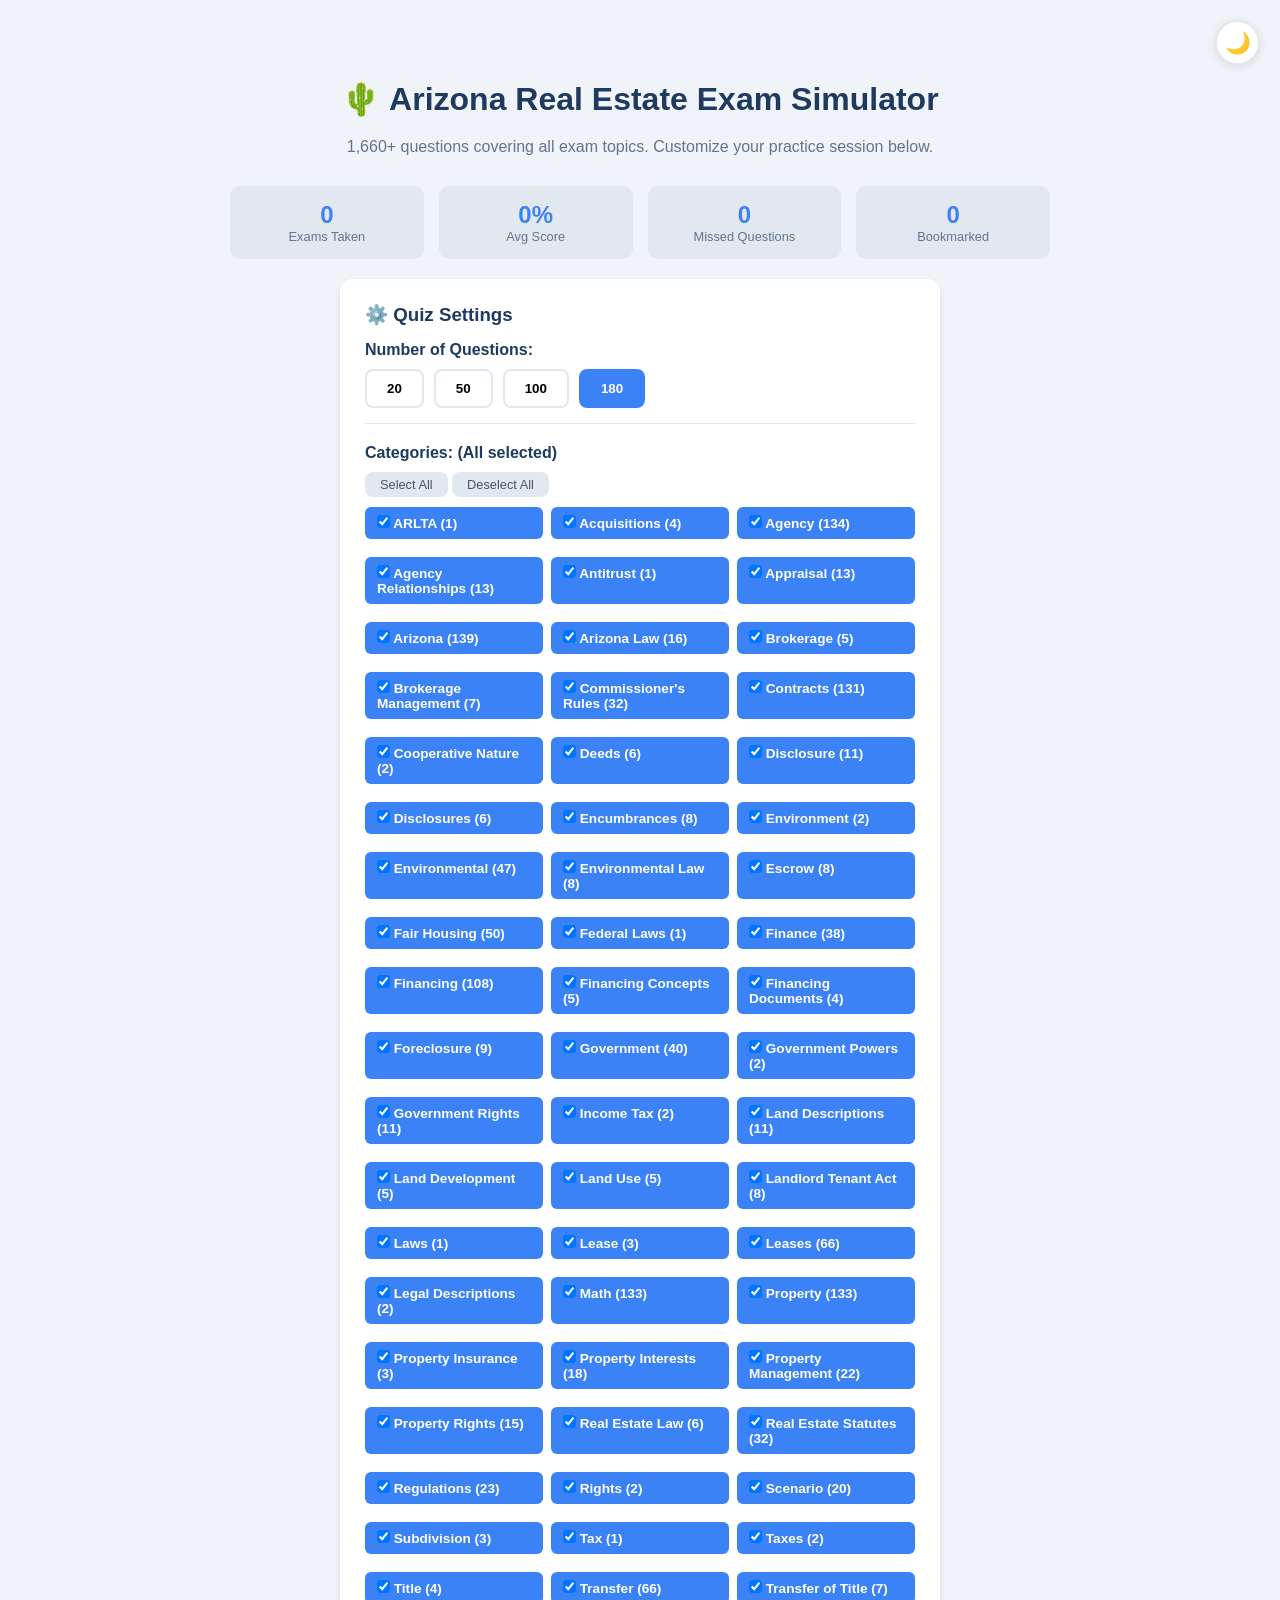
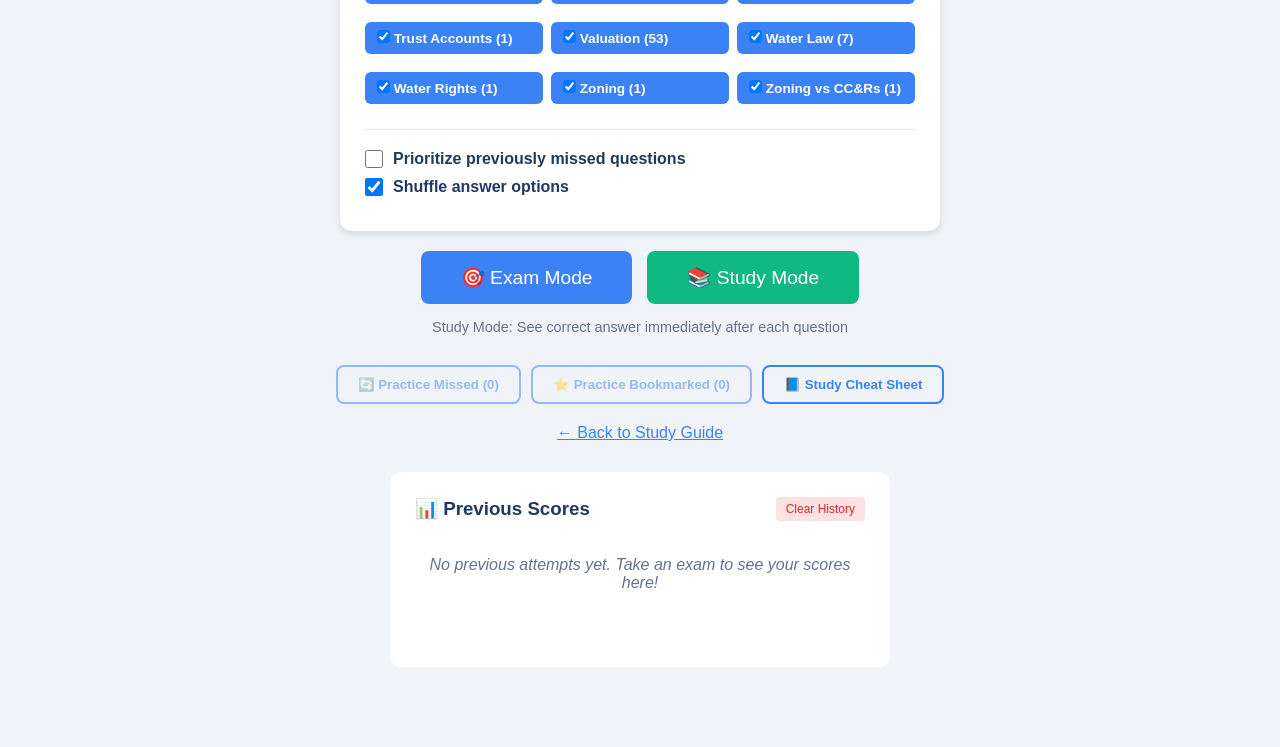
==== exam.html @ 2d34c485 "Add files via upload" ====
<!DOCTYPE html>
<html lang="en">

<head>
    <meta charset="UTF-8">
    <meta name="viewport" content="width=device-width, initial-scale=1.0">
    <title>Arizona Real Estate Exam Simulator</title>
    <link rel="stylesheet" href="exam.css">

</head>

<body>
    <!-- Dark Mode Toggle -->
    <button class="theme-toggle" onclick="toggleTheme()" title="Toggle Dark Mode">🌙</button>

    <!-- Keyboard Shortcuts Help -->
    <div class="shortcuts-help" id="shortcutsHelp">
        <h4>⌨️ Keyboard Shortcuts</h4>
        <div class="shortcut-item"><span>Select answer</span><span class="shortcut-key">1-4</span></div>
        <div class="shortcut-item"><span>Previous</span><span class="shortcut-key">←</span></div>
        <div class="shortcut-item"><span>Next</span><span class="shortcut-key">→</span></div>
        <div class="shortcut-item"><span>Flag question</span><span class="shortcut-key">F</span></div>
        <div class="shortcut-item"><span>Bookmark</span><span class="shortcut-key">B</span></div>
        <div class="shortcut-item"><span>Toggle help</span><span class="shortcut-key">?</span></div>
    </div>

    <div class="container">
        <!-- Start Screen -->
        <div id="startScreen" class="start-screen">
            <h1>🌵 Arizona Real Estate Exam Simulator</h1>
            <p>1,660+ questions covering all exam topics. Customize your practice session below.</p>

            <!-- Stats Dashboard -->
            <div class="stats-dashboard" id="statsDashboard">
                <div class="stat-card">
                    <div class="stat-value" id="totalExams">0</div>
                    <div class="stat-label">Exams Taken</div>
                </div>
                <div class="stat-card">
                    <div class="stat-value" id="avgScore">0%</div>
                    <div class="stat-label">Avg Score</div>
                </div>
                <div class="stat-card">
                    <div class="stat-value" id="missedCount">0</div>
                    <div class="stat-label">Missed Questions</div>
                </div>
                <div class="stat-card">
                    <div class="stat-value" id="bookmarkCount">0</div>
                    <div class="stat-label">Bookmarked</div>
                </div>
            </div>

            <!-- Settings Panel -->
            <div class="settings-panel">
                <h3>⚙️ Quiz Settings</h3>

                <!-- Quiz Length -->
                <div class="settings-section">
                    <label>Number of Questions:</label>
                    <div class="quiz-length-options">
                        <button class="quiz-length-btn" onclick="selectQuizLength(20)">20</button>
                        <button class="quiz-length-btn" onclick="selectQuizLength(50)">50</button>
                        <button class="quiz-length-btn" onclick="selectQuizLength(100)">100</button>
                        <button class="quiz-length-btn selected" onclick="selectQuizLength(180)">180</button>
                    </div>
                </div>

                <!-- Category Filter -->
                <div class="settings-section">
                    <label>Categories: <span id="categoryCount">(All selected)</span></label>
                    <div style="margin-bottom: 10px;">
                        <button class="btn btn-secondary" style="padding: 5px 15px; font-size: 0.8rem;"
                            onclick="selectAllCategories()">Select All</button>
                        <button class="btn btn-secondary" style="padding: 5px 15px; font-size: 0.8rem;"
                            onclick="deselectAllCategories()">Deselect All</button>
                    </div>
                    <div class="category-grid" id="categoryGrid">
                        <!-- Categories populated by JavaScript -->
                    </div>
                </div>

                <!-- Weighted Random Toggle -->
                <div class="settings-section">
                    <label style="display: flex; align-items: center; gap: 10px; cursor: pointer;">
                        <input type="checkbox" id="weightedRandom" style="width: 18px; height: 18px;">
                        <span>Prioritize previously missed questions</span>
                    </label>
                    <label style="display: flex; align-items: center; gap: 10px; cursor: pointer; margin-top: 10px;">
                        <input type="checkbox" id="shuffleAnswers" checked style="width: 18px; height: 18px;">
                        <span>Shuffle answer options</span>
                    </label>
                </div>
            </div>

            <div id="resumePrompt" class="hidden"
                style="background: #fef3c7; border-radius: 8px; padding: 20px; margin-bottom: 20px;">
                <p style="margin-bottom: 15px;">📋 You have a saved exam in progress. Would you like to resume?</p>
                <button class="btn btn-warning" onclick="resumeExam()">Resume Exam</button>
                <button class="btn btn-secondary" onclick="startNewExam()">Start New Exam</button>
            </div>

            <!-- Main Start Buttons -->
            <div style="display: flex; gap: 15px; justify-content: center; flex-wrap: wrap;">
                <button id="startBtn" class="btn btn-primary btn-lg" style="padding: 15px 40px; font-size: 1.2rem;"
                    onclick="startNewExam()">🎯 Exam Mode</button>
                <button class="btn btn-success btn-lg" style="padding: 15px 40px; font-size: 1.2rem;"
                    onclick="startStudyMode()">📚 Study Mode</button>
            </div>
            <p style="margin-top: 15px; color: var(--text-secondary); font-size: 0.9rem;">Study Mode: See correct answer
                immediately after each question</p>

            <!-- Practice Modes -->
            <div class="practice-modes">
                <button class="practice-mode-btn" id="missedBtn" onclick="startMissedMode()">🔄 Practice Missed (<span
                        id="missedBtnCount">0</span>)</button>
                <button class="practice-mode-btn" id="bookmarkedBtn" onclick="startBookmarkedMode()">⭐ Practice
                    Bookmarked (<span id="bookmarkedBtnCount">0</span>)</button>
                <button class="practice-mode-btn" onclick="openCheatSheet()">📘 Study Cheat Sheet</button>
            </div>

            <p style="margin-top: 20px;"><a href="index.html" style="color: #3b82f6;">← Back to Study
                    Guide</a></p>

            <!-- Previous Scores Log -->
            <div id="scoresLog" class="scores-log">
                <h3>
                    <span>📊 Previous Scores</span>
                    <button class="clear-btn" onclick="clearScoreHistory()">Clear History</button>
                </h3>
                <div id="scoresContainer"></div>
            </div>
        </div>


        <!-- Exam Screen -->
        <div id="examScreen" class="hidden">
            <div class="header">
                <h1>Arizona RE Exam</h1>
                <div class="timer" id="timer">5:00:00</div>
            </div>

            <div class="progress-bar">
                <div class="progress-fill" id="progressBar" style="width: 0%"></div>
            </div>

            <div class="question-card">
                <div class="question-header">
                    <span class="question-number" id="questionNumber">Question 1 of 180</span>
                    <div style="display: flex; align-items: center; gap: 10px;">
                        <span class="category-tag" id="categoryTag">Category</span>
                        <button class="bookmark-btn" id="bookmarkBtn" onclick="toggleBookmark()"
                            title="Bookmark this question">☆</button>
                    </div>
                </div>
                <div class="question-text" id="questionText">Loading question...</div>
                <div class="options" id="optionsContainer"></div>
                <div class="explanation" id="explanation">
                    <h4>✓ Explanation</h4>
                    <p id="explanationText"></p>
                </div>
            </div>

            <div class="nav-buttons">
                <button class="btn btn-secondary" id="prevBtn" onclick="prevQuestion()">← Previous</button>
                <button class="btn btn-warning" id="flagBtn" onclick="toggleFlag()">🚩 Mark for Review</button>
                <button class="btn btn-secondary" id="nextBtn" onclick="nextQuestion()">Next →</button>
            </div>

            <div class="navigator">
                <h3>Question Navigator <span id="answeredCount">(0/180 answered)</span></h3>
                <div class="nav-grid" id="navGrid"></div>
                <div class="legend">
                    <div class="legend-item">
                        <div class="legend-box" style="background: white; border-color: #e2e8f0;"></div> Unanswered
                    </div>
                    <div class="legend-item">
                        <div class="legend-box" style="background: #d1fae5; border-color: #10b981;"></div> Answered
                    </div>
                    <div class="legend-item">
                        <div class="legend-box" style="background: #fef3c7; border-color: #f59e0b;"></div> Flagged
                    </div>
                    <div class="legend-item">
                        <div class="legend-box" style="background: #dbeafe; border-color: #3b82f6;"></div> Current
                    </div>
                </div>
            </div>

            <div style="text-align: center; margin-top: 20px;">
                <button class="btn btn-success" onclick="submitExam()" style="padding: 15px 40px;">Submit Exam</button>
            </div>
        </div>

        <!-- Results Screen -->
        <div id="resultsScreen" class="hidden">
            <div class="results-screen">
                <h1 id="resultsTitle">Exam Complete!</h1>
                <div class="score-circle" id="scoreCircle">
                    <span id="scorePercent">0%</span>
                    <span id="scoreText">0/180</span>
                </div>
                <p id="passFailText" style="font-size: 1.5rem; margin-bottom: 30px;"></p>

                <button class="btn btn-primary" onclick="reviewExam()">Review Answers</button>
                <button class="btn btn-secondary" onclick="startNewExam()">Take New Exam</button>
                <button class="btn btn-warning" onclick="exportResults()">📄 Export Results</button>
                <p style="margin-top: 20px;"><a href="index.html" style="color: #3b82f6;">← Back to Study
                        Guide</a></p>

                <div class="results-breakdown" id="resultsBreakdown">
                    <h3>Score by Category</h3>
                    <div id="categoryScores"></div>
                </div>
            </div>
        </div>
    </div>

    <!-- Cheat Sheet Modal -->
    <div id="cheatSheetModal" class="modal">
        <div class="modal-content">
            <span class="close-modal" onclick="closeCheatSheet()">&times;</span>
            <h2 style="color: var(--text-primary); margin-bottom: 20px;">📘 Commonly Confused Concepts & Mnemonics</h2>

            <div class="cheat-sheet-grid">
                <!-- TYPES OF TENANCY (Requested) -->
                <div class="mnemonic-card">
                    <div class="mnemonic-title">Types of Tenancy (Ownership)</div>
                    <div class="mnemonic-body">
                        <ul style="list-style: none; padding: 0;">
                            <li style="margin-bottom:8px;"><strong>Tenancy in Common:</strong><br><span
                                    style="color:#64748b; font-size:0.9em;">No survivorship. Unequal shares ok. Heirs
                                    inherit.</span></li>
                            <li style="margin-bottom:8px;"><strong>Joint Tenancy (PITT):</strong><br><span
                                    style="color:#64748b; font-size:0.9em;">Right of survivorship. Equal shares. Time,
                                    Title, Interest, Possession.</span></li>
                            <li style="margin-bottom:8px;"><strong>Community Property:</strong><br><span
                                    style="color:#64748b; font-size:0.9em;">Spouses (AZ). 50/50 ownership. Heirs inherit
                                    50%.</span></li>
                            <li><strong>Comm. Prop. WROS:</strong><br><span
                                    style="color:#64748b; font-size:0.9em;">Spouses. Passes to surviving spouse
                                    automatically.</span></li>
                        </ul>
                    </div>
                </div>
                <!-- ESTATES IN LAND (Requested) -->
                <div class="mnemonic-card">
                    <div class="mnemonic-title">Estates in Land</div>
                    <div class="mnemonic-body">
                        <ul style="list-style: none; padding: 0;">
                            <li style="margin-bottom:5px; border-bottom:1px solid #eee; padding-bottom:5px;">
                                <strong>FREEHOLD (Ownership)</strong>
                            </li>
                            <li style="margin-bottom:8px;"><strong>Fee Simple Absolute:</strong><br><span
                                    style="color:#64748b; font-size:0.9em;">Highest degree of ownership. Forever.</span>
                            </li>
                            <li style="margin-bottom:8px;"><strong>Fee Simple Defeasible:</strong><br><span
                                    style="color:#64748b; font-size:0.9em;">Conditional property (Determinable/Condition
                                    Subsequent).</span></li>
                            <li style="margin-bottom:8px;"><strong>Life Estate:</strong><br><span
                                    style="color:#64748b; font-size:0.9em;">Based on a life (Tenant or Pur Autre Vie).
                                    Reverts to Grantor or Remainder.</span></li>

                            <li
                                style="margin-top:15px; margin-bottom:5px; border-bottom:1px solid #eee; padding-bottom:5px;">
                                <strong>LEASEHOLD (Less than Freehold)</strong>
                            </li>
                            <li style="margin-bottom:8px;"><strong>Estate for Years:</strong><br><span
                                    style="color:#64748b; font-size:0.9em;">Definite end date. No notice needed.</span>
                            </li>
                            <li style="margin-bottom:8px;"><strong>Periodic Estate:</strong><br><span
                                    style="color:#64748b; font-size:0.9em;">Month-to-month. Notice required.</span></li>
                            <li style="margin-bottom:8px;"><strong>Estate at Will:</strong><br><span
                                    style="color:#64748b; font-size:0.9em;">Indefinite duration. Permission
                                    granted.</span></li>
                            <li><strong>Estate at Sufferance:</strong><br><span
                                    style="color:#64748b; font-size:0.9em;">Holdover tenant without permission.</span>
                            </li>
                        </ul>
                    </div>
                </div>
                <!-- OR/EE RULE (Requested) -->
                <div class="mnemonic-card">
                    <div class="mnemonic-title">The OR/EE Rule</div>
                    <div class="mnemonic-body">
                        <p style="margin-bottom:5px;"><strong>Suffixes tell the story:</strong></p>
                        <ul style="list-style: none; padding: 0; margin-bottom:10px;">
                            <li><span class="mnemonic-highlight">OR</span> = Giver (Act<strong>OR</strong>,
                                Don<strong>OR</strong>)</li>
                            <li><span class="mnemonic-highlight">EE</span> = Receiver (Recip<strong>EE</strong>)</li>
                        </ul>
                        <hr style="border: 0; border-top: 1px solid #e2e8f0; margin: 5px 0;">
                        <ul style="list-style: none; padding: 0;">
                            <li><strong>MortgagOR</strong> = Borrower (Gives pledge)</li>
                            <li><strong>MortgagEE</strong> = Lender (Receives pledge)</li>
                            <li><strong>VendOR</strong> = Seller</li>
                            <li><strong>VendEE</strong> = Buyer (with land contract)</li>
                            <li><strong>OptionOR</strong> = Seller (Gives option)</li>
                            <li><strong>OptionEE</strong> = Buyer (Receives option)</li>
                        </ul>
                    </div>
                </div>

                <!-- VALID CONTRACT (Requested) -->
                <div class="mnemonic-card">
                    <div class="mnemonic-title">Valid Contract (COLIC)</div>
                    <div class="mnemonic-body">
                        <p style="margin-bottom:10px;"><strong>COLIC</strong></p>
                        <ul style="list-style: none; padding: 0;">
                            <li><span class="mnemonic-highlight">C</span> - Competent Parties (Age 18+, Sane)</li>
                            <li><span class="mnemonic-highlight">O</span> - Offer & Acceptance (Mutual Consent)</li>
                            <li><span class="mnemonic-highlight">L</span> - Legal Purpose (Lawful Object)</li>
                            <li><span class="mnemonic-highlight">I</span> - In Writing (Statute of Frauds)</li>
                            <li><span class="mnemonic-highlight">C</span> - Consideration (Something of Value)</li>
                        </ul>
                    </div>
                </div>

                <!-- CLOSING STATEMENT (Requested) -->
                <div class="mnemonic-card">
                    <div class="mnemonic-title">Debits vs. Credits</div>
                    <div class="mnemonic-body">
                        <p style="margin-bottom:5px;"><strong>Closing Statement Rules:</strong></p>
                        <ul style="list-style: none; padding: 0; margin-bottom:10px;">
                            <li><span style="color:#ef4444">Debit</span> = Money you OWE / PAY 💸</li>
                            <li><span style="color:#10b981">Credit</span> = Money you GET / SAVE 💰</li>
                        </ul>
                        <hr style="border: 0; border-top: 1px solid #e2e8f0; margin: 5px 0;">
                        <ul style="list-style: none; padding: 0;">
                            <li><strong>Purchase Price:</strong> Debit Buyer, Credit Seller</li>
                            <li><strong>New Loan:</strong> Credit Buyer</li>
                            <li><strong>Earnest Money:</strong> Credit Buyer</li>
                            <li><strong>Prorated Taxes:</strong> Debit Seller, Credit Buyer</li>
                        </ul>
                    </div>
                </div>

                <!-- FAIR HOUSING (Requested) -->
                <div class="mnemonic-card">
                    <div class="mnemonic-title">Fair Housing (FRESH CORN)</div>
                    <div class="mnemonic-body">
                        <p style="margin-bottom:5px;"><strong>Protected Classes:</strong></p>
                        <ul style="list-style: none; padding: 0;">
                            <li><span class="mnemonic-highlight">F</span>amilial Status</li>
                            <li><span class="mnemonic-highlight">R</span>ace</li>
                            <li><span class="mnemonic-highlight">E</span>qual (Se<span
                                    style="text-decoration: underline;">x</span>)</li>
                            <li><span class="mnemonic-highlight">S</span>ex</li>
                            <li><span class="mnemonic-highlight">H</span>andicap (Disability)</li>
                            <li><span class="mnemonic-highlight">C</span>olor</li>
                            <li><span class="mnemonic-highlight">O</span>pportunity (Nati<span
                                    style="text-decoration: underline;">o</span>nal Origin)</li>
                            <li><span class="mnemonic-highlight">R</span>eligion</li>
                            <li><span class="mnemonic-highlight">N</span>ational Origin</li>
                        </ul>
                    </div>
                </div>

                <!-- CIVIL RIGHTS TIMELINE (Requested) -->
                <div class="mnemonic-card">
                    <div class="mnemonic-title">Civil Rights Timeline</div>
                    <div class="mnemonic-body">
                        <ul style="list-style: none; padding: 0;">
                            <li style="margin-bottom:8px;"><strong>1866:</strong> <span
                                    style="color:#ef4444; font-weight:bold;">Race</span> only.<br><span
                                    style="color:#64748b; font-size:0.9em;">(Jones v. Mayer, No exceptions!)</span></li>
                            <li style="margin-bottom:8px;"><strong>1968:</strong> <span
                                    style="color:#10b981; font-weight:bold;">Fair Housing Act</span>.<br><span
                                    style="color:#64748b; font-size:0.9em;">(Race, Color, Religion, Nat. Origin)</span>
                            </li>
                            <li style="margin-bottom:8px;"><strong>1974:</strong> Added <span
                                    style="color:#3b82f6; font-weight:bold;">Sex</span> (Gender).</li>
                            <li><strong>1988:</strong> Added <span
                                    style="color:#8b5cf6; font-weight:bold;">Disability</span> & <span
                                    style="color:#8b5cf6; font-weight:bold;">Familial</span>.</li>
                        </ul>
                    </div>
                </div>

                <!-- 7 PROTECTED CLASSES (Requested) -->
                <div class="mnemonic-card">
                    <div class="mnemonic-title">7 Protected Classes</div>
                    <div class="mnemonic-body">
                        <p style="margin-bottom:5px; font-style:italic;">"Realtors Can Really Sell Houses Fast Now"</p>
                        <ul style="list-style: none; padding: 0;">
                            <li><span class="mnemonic-highlight">R</span>ealtors = <strong>Race</strong></li>
                            <li><span class="mnemonic-highlight">C</span>an = <strong>Color</strong></li>
                            <li><span class="mnemonic-highlight">R</span>eally = <strong>Religion</strong></li>
                            <li><span class="mnemonic-highlight">S</span>ell = <strong>Sex</strong> (Gender)</li>
                            <li><span class="mnemonic-highlight">H</span>ouses = <strong>Handicap</strong> (Disability)
                            </li>
                            <li><span class="mnemonic-highlight">F</span>ast = <strong>Familial Status</strong></li>
                            <li><span class="mnemonic-highlight">N</span>ow = <strong>National Origin</strong></li>
                        </ul>
                    </div>
                </div>

                <!-- TYPES OF AGENTS (Requested) -->
                <div class="mnemonic-card">
                    <div class="mnemonic-title">Types of Agents</div>
                    <div class="mnemonic-body">
                        <ul style="list-style: none; padding: 0;">
                            <li style="margin-bottom:8px;"><strong>Universal:</strong><br><span
                                    style="color:#64748b; font-size:0.9em;">Power over EVERYTHING (Unlimited POA)</span>
                            </li>
                            <li style="margin-bottom:8px;"><strong>General:</strong><br><span
                                    style="color:#64748b; font-size:0.9em;">Power over ONE AREA (Property
                                    Manager)</span></li>
                            <li><strong>Special:</strong><br><span style="color:#64748b; font-size:0.9em;">Power over
                                    ONE ACT (Listing Agent/Realtor)</span></li>
                        </ul>
                    </div>
                </div>

                <!-- FIDUCIARY DUTIES (Requested) -->
                <div class="mnemonic-card">
                    <div class="mnemonic-title">Fiduciary Duties (OLD CAR)</div>
                    <div class="mnemonic-body">
                        <ul style="list-style: none; padding: 0;">
                            <li><span class="mnemonic-highlight">O</span>bedience</li>
                            <li><span class="mnemonic-highlight">L</span>oyalty</li>
                            <li><span class="mnemonic-highlight">D</span>isclosure</li>
                            <li><span class="mnemonic-highlight">C</span>onfidentiality</li>
                            <li><span class="mnemonic-highlight">A</span>ccounting</li>
                            <li><span class="mnemonic-highlight">R</span>easonable Care</li>
                        </ul>
                    </div>
                </div>

                <!-- GOVERNMENT POWERS (Requested) -->
                <div class="mnemonic-card">
                    <div class="mnemonic-title">Government Powers (PETE)</div>
                    <div class="mnemonic-body">
                        <ul style="list-style: none; padding: 0;">
                            <li><span class="mnemonic-highlight">P</span>olice Power <span
                                    style="color:#64748b; font-size:0.9em;">(Zoning, Codes)</span></li>
                            <li><span class="mnemonic-highlight">E</span>minent Domain <span
                                    style="color:#64748b; font-size:0.9em;">(Take for Public Use)</span></li>
                            <li><span class="mnemonic-highlight">T</span>axation <span
                                    style="color:#64748b; font-size:0.9em;">(Fund Services)</span></li>
                            <li><span class="mnemonic-highlight">E</span>scheat <span
                                    style="color:#64748b; font-size:0.9em;">(No Heirs = State Takes)</span></li>
                        </ul>
                    </div>
                </div>

                <!-- VALUE CHARACTERISTICS (Requested) -->
                <div class="mnemonic-card">
                    <div class="mnemonic-title">Value Characteristics (DUST)</div>
                    <div class="mnemonic-body">
                        <ul style="list-style: none; padding: 0;">
                            <li><span class="mnemonic-highlight">D</span>emand</li>
                            <li><span class="mnemonic-highlight">U</span>tility</li>
                            <li><span class="mnemonic-highlight">S</span>carcity</li>
                            <li><span class="mnemonic-highlight">T</span>ransferability</li>
                        </ul>
                    </div>
                </div>

                <!-- BUNDLE OF RIGHTS (Requested) -->
                <div class="mnemonic-card">
                    <div class="mnemonic-title">Bundle of Rights (DEEPC)</div>
                    <div class="mnemonic-body">
                        <ul style="list-style: none; padding: 0;">
                            <li><span class="mnemonic-highlight">D</span>isposition <span
                                    style="color:#64748b; font-size:0.9em;">(Sell, Will)</span></li>
                            <li><span class="mnemonic-highlight">E</span>njoyment <span
                                    style="color:#64748b; font-size:0.9em;">(No Harassment)</span></li>
                            <li><span class="mnemonic-highlight">E</span>xclusion <span
                                    style="color:#64748b; font-size:0.9em;">(Keep Others Out)</span></li>
                            <li><span class="mnemonic-highlight">P</span>ossession <span
                                    style="color:#64748b; font-size:0.9em;">(To Occupy)</span></li>
                            <li><span class="mnemonic-highlight">C</span>ontrol <span
                                    style="color:#64748b; font-size:0.9em;">(Use Legally)</span></li>
                        </ul>
                    </div>
                </div>

                <!-- JOINT TENANCY (Requested) -->
                <div class="mnemonic-card">
                    <div class="mnemonic-title">Joint Tenancy (PITT)</div>
                    <div class="mnemonic-body">
                        <p style="margin-bottom:5px; font-style:italic;">"The 4 Unities of Joint Tenancy"</p>
                        <ul style="list-style: none; padding: 0;">
                            <li><span class="mnemonic-highlight">P</span>ossession <span
                                    style="color:#64748b; font-size:0.9em;">(Equal Right)</span></li>
                            <li><span class="mnemonic-highlight">I</span>nterest <span
                                    style="color:#64748b; font-size:0.9em;">(Equal Share)</span></li>
                            <li><span class="mnemonic-highlight">T</span>ime <span
                                    style="color:#64748b; font-size:0.9em;">(Acquire Same Time)</span></li>
                            <li><span class="mnemonic-highlight">T</span>itle <span
                                    style="color:#64748b; font-size:0.9em;">(Same Document)</span></li>
                        </ul>
                    </div>
                </div>

                <!-- ESSENTIAL NUMBERS (Requested) -->
                <div class="mnemonic-card">
                    <div class="mnemonic-title">Essential Numbers</div>
                    <div class="mnemonic-body">
                        <ul style="list-style: none; padding: 0;">
                            <li style="margin-bottom:8px;"><strong>1 Acre:</strong> <span
                                    style="color:#ef4444; font-weight:bold;">43,560</span> sq ft<br><span
                                    style="color:#64748b; font-size:0.9em;">("4 Old Ladies going 35 in a 60")</span>
                            </li>
                            <li><strong>1 Section:</strong> <span style="color:#3b82f6; font-weight:bold;">640</span>
                                Acres<br><span style="color:#64748b; font-size:0.9em;">(1 Mile x 1 Mile)</span></li>
                        </ul>
                    </div>
                </div>

                <!-- WATER RIGHTS (Requested) -->
                <div class="mnemonic-card">
                    <div class="mnemonic-title">Water Rights</div>
                    <div class="mnemonic-body">
                        <ul style="list-style: none; padding: 0;">
                            <li><span class="mnemonic-highlight">R</span>iparian = <strong>River</strong> <span
                                    style="color:#64748b; font-size:0.9em;">(Moving Water)</span></li>
                            <li><span class="mnemonic-highlight">L</span>ittoral = <strong>Lake</strong> <span
                                    style="color:#64748b; font-size:0.9em;">(Standing Water)</span></li>
                        </ul>
                    </div>
                </div>

                <!-- CAP RATE MATH (Requested) -->
                <div class="mnemonic-card">
                    <div class="mnemonic-title">Cap Rate Math (IRV)</div>
                    <div class="mnemonic-body">
                        <p style="margin-bottom:5px; font-style:italic;">Make a T-Bar:</p>
                        <div
                            style="font-family: monospace; background: #f1f5f9; padding: 5px; border-radius: 4px; text-align: center;">
                            <div>Income (NOI)</div>
                            <div style="border-top: 2px solid #334155; display: flex; justify-content: space-around;">
                                <span>Rate</span> <span>x</span> <span>Value</span>
                            </div>
                        </div>
                        <ul style="list-style: none; padding: 0; margin-top: 5px; font-size: 0.9em;">
                            <li>I ÷ R = V</li>
                            <li>I ÷ V = R</li>
                            <li>R x V = I</li>
                        </ul>
                    </div>
                </div>

                <!-- TYPES OF DEEDS (Requested) -->
                <div class="mnemonic-card">
                    <div class="mnemonic-title">Types of Deeds</div>
                    <div class="mnemonic-body">
                        <ul style="list-style: none; padding: 0;">
                            <li style="margin-bottom:8px;"><strong>General Warranty:</strong><br><span
                                    style="color:#10b981; font-weight:bold;">BEST</span> Protection. Covers entire
                                history.</li>
                            <li><strong>Quitclaim:</strong><br><span
                                    style="color:#ef4444; font-weight:bold;">LEAST</span> Protection. "I give you
                                whatever I have (if anything)." Used to clear clouds.</li>
                        </ul>
                    </div>
                </div>

                <!-- OH NO MORE MONEY -->
                <div class="mnemonic-card">
                    <div class="mnemonic-title">Property Tax Dates</div>
                    <div class="mnemonic-body">
                        <p style="margin-bottom: 10px;"><strong>OH NO MORE MONEY</strong></p>
                        <ul style="list-style: none; padding: 0;">
                            <li><span class="mnemonic-highlight">O</span> - October (1st payment due)</li>
                            <li><span class="mnemonic-highlight">N</span> - November (1st payment delinquent)</li>
                            <li><span class="mnemonic-highlight">M</span> - March (2nd payment due)</li>
                            <li><span class="mnemonic-highlight">M</span> - May (2nd payment delinquent)</li>
                        </ul>
                    </div>
                </div>

                <!-- OLDCAR -->
                <div class="mnemonic-card">
                    <div class="mnemonic-title">Fiduciary Duties</div>
                    <div class="mnemonic-body">
                        <p style="margin-bottom: 10px;"><strong>OLD CAR</strong></p>
                        <ul style="list-style: none; padding: 0;">
                            <li><span class="mnemonic-highlight">O</span> - Obedience</li>
                            <li><span class="mnemonic-highlight">L</span> - Loyalty</li>
                            <li><span class="mnemonic-highlight">D</span> - Disclosure</li>
                            <li><span class="mnemonic-highlight">C</span> - Confidentiality</li>
                            <li><span class="mnemonic-highlight">A</span> - Accounting</li>
                            <li><span class="mnemonic-highlight">R</span> - Reasonable Care</li>
                        </ul>
                    </div>
                </div>

                <!-- MARIA -->
                <div class="mnemonic-card">
                    <div class="mnemonic-title">Fixtures Tests</div>
                    <div class="mnemonic-body">
                        <p style="margin-bottom: 10px;"><strong>MARIA</strong></p>
                        <ul style="list-style: none; padding: 0;">
                            <li><span class="mnemonic-highlight">M</span> - Method of attachment</li>
                            <li><span class="mnemonic-highlight">A</span> - Adaptability</li>
                            <li><span class="mnemonic-highlight">R</span> - Relationship of parties</li>
                            <li><span class="mnemonic-highlight">I</span> - Intent of annexor (Most important)</li>
                            <li><span class="mnemonic-highlight">A</span> - Agreement (Contracts override all)</li>
                        </ul>
                    </div>
                </div>

                <!-- PETE -->
                <div class="mnemonic-card">
                    <div class="mnemonic-title">Government Powers</div>
                    <div class="mnemonic-body">
                        <p style="margin-bottom: 10px;"><strong>PETE</strong></p>
                        <ul style="list-style: none; padding: 0;">
                            <li><span class="mnemonic-highlight">P</span> - Police Power (Zoning, Codes)</li>
                            <li><span class="mnemonic-highlight">E</span> - Eminent Domain (Taking for public use)</li>
                            <li><span class="mnemonic-highlight">T</span> - Taxation</li>
                            <li><span class="mnemonic-highlight">E</span> - Escheat (No heirs -> State)</li>
                        </ul>
                    </div>
                </div>

                <!-- DUST -->
                <div class="mnemonic-card">
                    <div class="mnemonic-title">Elements of Value</div>
                    <div class="mnemonic-body">
                        <p style="margin-bottom: 10px;"><strong>DUST</strong></p>
                        <ul style="list-style: none; padding: 0;">
                            <li><span class="mnemonic-highlight">D</span> - Demand (Effective demand)</li>
                            <li><span class="mnemonic-highlight">U</span> - Utility (Usefulness)</li>
                            <li><span class="mnemonic-highlight">S</span> - Scarcity</li>
                            <li><span class="mnemonic-highlight">T</span> - Transferability</li>
                        </ul>
                    </div>
                </div>

                <!-- UPTEE -->
                <div class="mnemonic-card">
                    <div class="mnemonic-title">Bundle of Rights</div>
                    <div class="mnemonic-body">
                        <p style="margin-bottom: 10px;"><strong>UPTEE</strong></p>
                        <ul style="list-style: none; padding: 0;">
                            <li><span class="mnemonic-highlight">U</span> - Use (Control)</li>
                            <li><span class="mnemonic-highlight">P</span> - Possess</li>
                            <li><span class="mnemonic-highlight">T</span> - Transfer (Disposition)</li>
                            <li><span class="mnemonic-highlight">E</span> - Encumber (Borrow against)</li>
                            <li><span class="mnemonic-highlight">E</span> - Enjoy (Exclude others)</li>
                        </ul>
                    </div>
                    <!-- ESSENTIAL NUMBERS (Requested) -->
                    <div class="mnemonic-card">
                        <div class="mnemonic-title">Essential Numbers</div>
                        <div class="mnemonic-body">
                            <ul style="list-style: none; padding: 0;">
                                <li><strong>1 Acre</strong> = 43,560 sq ft<br><span
                                        style="color:#64748b; font-size:0.85em;">"4 elders driving 35 in a 60"</span>
                                </li>
                                <li style="margin-top:5px;"><strong>1 Mile</strong> = 5,280 ft<br><span
                                        style="color:#64748b; font-size:0.85em;">"5 tomatoes" (5-2-8-0)</span></li>
                                <li style="margin-top:5px;"><strong>1 Section</strong> = 640 Acres (1 sq mile)</li>
                                <li style="margin-top:5px;"><strong>1 Township</strong> = 36 Sections</li>
                            </ul>
                        </div>
                    </div>

                    <!-- MATH FORMULAS (Requested) -->
                    <div class="mnemonic-card">
                        <div class="mnemonic-title">Math Formulas</div>
                        <div class="mnemonic-body">
                            <ul style="list-style: none; padding: 0;">
                                <li><strong>T-Bar Method:</strong><br>Part / (Total × Rate)</li>
                                <li style="margin-top:8px;"><strong>Cap Rate (IRV):</strong><br>Income / Value = Rate
                                </li>
                                <li style="margin-top:8px;"><strong>GRM:</strong><br>Price / Gross Monthly Rent</li>
                                <li style="margin-top:8px;"><strong>Interest:</strong><br>Principal × Rate × Time</li>
                            </ul>
                        </div>
                    </div>

                    <!-- OWNERSHIP & DEEDS (Requested) -->
                    <div class="mnemonic-card">
                        <div class="mnemonic-title">Ownership & Deeds</div>
                        <div class="mnemonic-body">
                            <ul style="list-style: none; padding: 0;">
                                <li><strong>Joint Tenancy:</strong><br>P-I-T-T + Right of Survivorship</li>
                                <li style="margin-top:8px;"><strong>Tenancy in Common:</strong><br>Heirs inherit (No
                                    survivorship)</li>
                                <li style="margin-top:8px;"><strong>General Warranty:</strong><br>Best protection for
                                    buyer</li>
                                <li style="margin-top:8px;"><strong>Quitclaim:</strong><br>Least protection (clears
                                    clouds)</li>
                            </ul>
                        </div>
                    </div>

                    <!-- WATER RIGHTS (Requested) -->
                    <div class="mnemonic-card">
                        <div class="mnemonic-title">Water Rights</div>
                        <div class="mnemonic-body">
                            <ul style="list-style: none; padding: 0;">
                                <li><strong>Riparian</strong> = Rivers<br><span
                                        style="color:#64748b; font-size:0.85em;">"R" for River (Flowing)</span></li>
                                <li style="margin-top:8px;"><strong>Littoral</strong> = Lakes<br><span
                                        style="color:#64748b; font-size:0.85em;">"L" for Lake (Standing)</span></li>
                            </ul>
                        </div>
                    </div>

                    <!-- LAND CHARACTERISTICS (Requested) -->
                    <div class="mnemonic-card">
                        <div class="mnemonic-title">Land Characteristics</div>
                        <div class="mnemonic-body">
                            <p style="margin-bottom:5px;"><strong>Physical:</strong></p>
                            <ul style="list-style: none; padding: 0; margin-bottom:10px;">
                                <li>Immobility, Indestructibility, Uniqueness</li>
                            </ul>
                            <p style="margin-bottom:5px;"><strong>Economic:</strong></p>
                            <ul style="list-style: none; padding: 0;">
                                <li>Scarcity, Improvements, Permanence, Situs (Location)</li>
                            </ul>
                        </div>
                    </div>

                    <!-- LIEN PRIORITY (Requested) -->
                    <div class="mnemonic-card">
                        <div class="mnemonic-title">Lien Priority</div>
                        <div class="mnemonic-body">
                            <ol style="padding-left: 20px;">
                                <li><strong>Property Taxes</strong> (Always #1)</li>
                                <li><strong>Special Assessments</strong></li>
                                <li><strong>Mortgages / Mechanics</strong><br><span
                                        style="color:#64748b; font-size:0.85em;">(By date & time recorded)</span></li>
                            </ol>
                        </div>
                    </div>


                </div>
            </div>
        </div>
    </div>

    <script src="questions.js"></script>
    <script src="exam.js"></script>
</body>

</html>
---- exam.css ----
:root {
            --bg-primary: #f0f4f8;
            --bg-secondary: white;
            --bg-tertiary: #e2e8f0;
            --text-primary: #1e3a5f;
            --text-secondary: #64748b;
            --text-body: #333;
            --border-color: #e2e8f0;
            --accent-blue: #3b82f6;
            --accent-green: #10b981;
            --accent-yellow: #f59e0b;
            --accent-red: #ef4444;
            --header-bg: linear-gradient(135deg, #1e3a5f 0%, #2d5a87 100%);
            --card-shadow: rgba(0, 0, 0, 0.1);
        }

        [data-theme="dark"] {
            --bg-primary: #1a1a2e;
            --bg-secondary: #16213e;
            --bg-tertiary: #0f3460;
            --text-primary: #e0e0e0;
            --text-secondary: #a0a0a0;
            --text-body: #d0d0d0;
            --border-color: #2a2a4a;
            --header-bg: linear-gradient(135deg, #0f3460 0%, #1a1a2e 100%);
            --card-shadow: rgba(0, 0, 0, 0.3);
        }

        * {
            margin: 0;
            padding: 0;
            box-sizing: border-box;
        }

        body {
            font-family: 'Segoe UI', sans-serif;
            background: var(--bg-primary);
            color: var(--text-body);
            min-height: 100vh;
            transition: background 0.3s, color 0.3s;
        }


        .container {
            max-width: 900px;
            margin: 0 auto;
            padding: 20px;
        }

        /* Header */
        .header {
            background: linear-gradient(135deg, #1e3a5f 0%, #2d5a87 100%);
            color: white;
            padding: 20px;
            border-radius: 12px;
            margin-bottom: 20px;
            display: flex;
            justify-content: space-between;
            align-items: center;
            flex-wrap: wrap;
            gap: 15px;
        }

        .header h1 {
            font-size: 1.5rem;
        }

        .timer {
            background: rgba(255, 255, 255, 0.2);
            padding: 10px 20px;
            border-radius: 8px;
            font-size: 1.3rem;
            font-weight: bold;
        }

        .timer.warning {
            background: #f59e0b;
        }

        .timer.danger {
            background: #ef4444;
            animation: pulse 1s infinite;
        }

        @keyframes pulse {

            0%,
            100% {
                opacity: 1;
            }

            50% {
                opacity: 0.7;
            }
        }

        /* Progress bar */
        .progress-bar {
            background: #e2e8f0;
            height: 8px;
            border-radius: 4px;
            margin-bottom: 20px;
            overflow: hidden;
        }

        .progress-fill {
            background: linear-gradient(90deg, #10b981, #34d399);
            height: 100%;
            transition: width 0.3s;
        }

        /* Question card */
        .question-card {
            background: white;
            border-radius: 12px;
            padding: 30px;
            box-shadow: 0 4px 6px rgba(0, 0, 0, 0.1);
            margin-bottom: 20px;
        }

        .question-header {
            display: flex;
            justify-content: space-between;
            align-items: center;
            margin-bottom: 20px;
        }

        .question-number {
            font-size: 0.9rem;
            color: #64748b;
        }

        .category-tag {
            background: #e0f2fe;
            color: #0369a1;
            padding: 5px 12px;
            border-radius: 20px;
            font-size: 0.8rem;
        }

        .question-text {
            font-size: 1.1rem;
            line-height: 1.6;
            margin-bottom: 25px;
        }

        /* Options */
        .options {
            display: flex;
            flex-direction: column;
            gap: 12px;
        }

        .option {
            padding: 15px 20px;
            border: 2px solid #e2e8f0;
            border-radius: 8px;
            cursor: pointer;
            transition: all 0.2s;
            display: flex;
            align-items: center;
            gap: 15px;
        }

        .option:hover {
            border-color: #3b82f6;
            background: #f0f9ff;
        }

        .option.selected {
            border-color: #3b82f6;
            background: #dbeafe;
        }

        .option.correct {
            border-color: #10b981;
            background: #d1fae5;
        }

        .option.incorrect {
            border-color: #ef4444;
            background: #fee2e2;
        }

        .option-letter {
            width: 32px;
            height: 32px;
            border-radius: 50%;
            background: #f1f5f9;
            display: flex;
            align-items: center;
            justify-content: center;
            font-weight: bold;
            flex-shrink: 0;
        }

        .option.selected .option-letter {
            background: #3b82f6;
            color: white;
        }

        /* Explanation box */
        .explanation {
            background: #f0fdf4;
            border: 1px solid #86efac;
            border-radius: 8px;
            padding: 15px;
            margin-top: 20px;
            display: none;
        }

        .explanation.show {
            display: block;
        }

        .explanation h4 {
            color: #166534;
            margin-bottom: 10px;
        }

        /* Navigation */
        .nav-buttons {
            display: flex;
            justify-content: space-between;
            gap: 15px;
            margin-bottom: 20px;
        }

        .btn {
            padding: 12px 24px;
            border: none;
            border-radius: 8px;
            font-size: 1rem;
            cursor: pointer;
            transition: all 0.2s;
        }

        .btn-primary {
            background: #3b82f6;
            color: white;
        }

        .btn-primary:hover {
            background: #2563eb;
        }

        .btn-secondary {
            background: #e2e8f0;
            color: #475569;
        }

        .btn-secondary:hover {
            background: #cbd5e1;
        }

        .btn-warning {
            background: #f59e0b;
            color: white;
        }

        .btn-success {
            background: #10b981;
            color: white;
        }

        .btn-success:hover {
            background: #059669;
        }

        .btn:disabled {
            opacity: 0.5;
            cursor: not-allowed;
        }

        /* Question navigator */
        .navigator {
            background: white;
            border-radius: 12px;
            padding: 20px;
            box-shadow: 0 4px 6px rgba(0, 0, 0, 0.1);
            margin-bottom: 20px;
        }

        .navigator h3 {
            margin-bottom: 15px;
            font-size: 1rem;
            color: #475569;
        }

        .nav-grid {
            display: grid;
            grid-template-columns: repeat(10, 1fr);
            gap: 8px;
        }

        .nav-item {
            width: 100%;
            aspect-ratio: 1;
            border: 2px solid #e2e8f0;
            border-radius: 6px;
            display: flex;
            align-items: center;
            justify-content: center;
            cursor: pointer;
            font-size: 0.85rem;
            transition: all 0.2s;
        }

        .nav-item:hover {
            border-color: #3b82f6;
        }

        .nav-item.current {
            border-color: #3b82f6;
            background: #dbeafe;
        }

        .nav-item.answered {
            background: #d1fae5;
            border-color: #10b981;
        }

        .nav-item.flagged {
            background: #fef3c7;
            border-color: #f59e0b;
        }

        .nav-item.nav-correct {
            background: #d1fae5;
            border-color: #10b981;
        }

        .nav-item.nav-incorrect {
            background: #fee2e2;
            border-color: #ef4444;
        }

        .nav-item.flagged::after {
            content: "🚩";
            font-size: 0.6rem;
            position: absolute;
            top: -5px;
            right: -5px;
        }

        .nav-item {
            position: relative;
        }

        /* Legend */
        .legend {
            display: flex;
            gap: 20px;
            margin-top: 15px;
            flex-wrap: wrap;
        }

        .legend-item {
            display: flex;
            align-items: center;
            gap: 8px;
            font-size: 0.85rem;
            color: #64748b;
        }

        .legend-box {
            width: 16px;
            height: 16px;
            border-radius: 4px;
            border: 2px solid;
        }

        /* Start screen */
        .start-screen {
            text-align: center;
            padding: 60px 20px;
        }

        .start-screen h1 {
            font-size: 2rem;
            margin-bottom: 20px;
            color: #1e3a5f;
        }

        .start-screen p {
            color: #64748b;
            margin-bottom: 30px;
            max-width: 600px;
            margin-left: auto;
            margin-right: auto;
        }

        .exam-info {
            background: white;
            border-radius: 12px;
            padding: 30px;
            max-width: 500px;
            margin: 0 auto 30px;
            text-align: left;
        }

        .exam-info h3 {
            margin-bottom: 15px;
            color: #1e3a5f;
        }

        .exam-info ul {
            list-style: none;
        }

        .exam-info li {
            padding: 10px 0;
            border-bottom: 1px solid #e2e8f0;
            display: flex;
            justify-content: space-between;
        }

        .exam-info li:last-child {
            border-bottom: none;
        }

        /* Results screen */
        .results-screen {
            text-align: center;
            padding: 40px 20px;
        }

        .score-circle {
            width: 200px;
            height: 200px;
            border-radius: 50%;
            margin: 0 auto 30px;
            display: flex;
            flex-direction: column;
            align-items: center;
            justify-content: center;
            font-size: 3rem;
            font-weight: bold;
        }

        .score-circle.pass {
            background: linear-gradient(135deg, #10b981, #34d399);
            color: white;
        }

        .score-circle.fail {
            background: linear-gradient(135deg, #ef4444, #f87171);
            color: white;
        }

        .score-circle span {
            font-size: 1rem;
            font-weight: normal;
        }

        .results-breakdown {
            background: white;
            border-radius: 12px;
            padding: 30px;
            margin-top: 30px;
            text-align: left;
        }

        .category-score {
            display: flex;
            justify-content: space-between;
            padding: 10px 0;
            border-bottom: 1px solid #e2e8f0;
        }

        /* Hidden */
        .hidden {
            display: none !important;
        }

        /* Scores Log */
        .scores-log {
            background: white;
            border-radius: 12px;
            padding: 25px;
            max-width: 500px;
            margin: 30px auto 0;
            text-align: left;
        }

        .scores-log h3 {
            margin-bottom: 15px;
            color: #1e3a5f;
            display: flex;
            justify-content: space-between;
            align-items: center;
        }

        .scores-log .clear-btn {
            font-size: 0.75rem;
            padding: 5px 10px;
            background: #fee2e2;
            color: #dc2626;
            border: none;
            border-radius: 4px;
            cursor: pointer;
        }

        .scores-log .clear-btn:hover {
            background: #fecaca;
        }

        .score-entry {
            display: flex;
            justify-content: space-between;
            align-items: center;
            padding: 12px 0;
            border-bottom: 1px solid #e2e8f0;
        }

        .score-entry:last-child {
            border-bottom: none;
        }

        .score-entry .date {
            font-size: 0.85rem;
            color: #64748b;
        }

        .score-entry .mode {
            font-size: 0.7rem;
            background: #e0f2fe;
            color: #0369a1;
            padding: 2px 8px;
            border-radius: 10px;
            margin-left: 8px;
        }

        .score-entry .score {
            font-weight: bold;
            font-size: 1.1rem;
        }

        .score-entry .score.pass {
            color: #10b981;
        }

        .score-entry .score.fail {
            color: #ef4444;
        }

        .no-scores {
            color: #94a3b8;
            font-style: italic;
            text-align: center;
            padding: 20px 0;
        }

        /* Settings Panel */
        .settings-panel {
            background: var(--bg-secondary);
            border-radius: 12px;
            padding: 25px;
            max-width: 600px;
            margin: 20px auto;
            text-align: left;
            box-shadow: 0 4px 6px var(--card-shadow);
        }

        .settings-panel h3 {
            margin-bottom: 15px;
            color: var(--text-primary);
            display: flex;
            align-items: center;
            gap: 10px;
        }

        .settings-section {
            margin-bottom: 20px;
            padding-bottom: 15px;
            border-bottom: 1px solid var(--border-color);
        }

        .settings-section:last-child {
            border-bottom: none;
            margin-bottom: 0;
            padding-bottom: 0;
        }

        .settings-section label {
            font-weight: 600;
            color: var(--text-primary);
            display: block;
            margin-bottom: 10px;
        }

        /* Cheat Sheet Modal */
        .modal {
            display: none;
            position: fixed;
            z-index: 1000;
            left: 0;
            top: 0;
            width: 100%;
            height: 100%;
            background-color: rgba(0, 0, 0, 0.5);
            backdrop-filter: blur(4px);
            overflow-y: auto;
        }

        .modal-content {
            background-color: var(--bg-secondary);
            margin: 5% auto;
            padding: 30px;
            border-radius: 12px;
            width: 90%;
            max-width: 800px;
            position: relative;
            box-shadow: 0 10px 25px rgba(0, 0, 0, 0.2);
            color: var(--text-primary);
        }

        .close-modal {
            position: absolute;
            top: 15px;
            right: 20px;
            font-size: 28px;
            font-weight: bold;
            color: #64748b;
            cursor: pointer;
            transition: color 0.2s;
        }

        .close-modal:hover {
            color: var(--accent-color);
        }

        .cheat-sheet-grid {
            column-width: 300px;
            column-gap: 20px;
            margin-top: 20px;
        }

        .mnemonic-card {
            background: var(--bg-primary);
            border-radius: 8px;
            padding: 20px;
            border: 1px solid var(--border-color);
            transition: transform 0.2s;
            break-inside: avoid;
            page-break-inside: avoid;
            margin-bottom: 20px;
            display: inline-block;
            /* Helps with some browser rendering of columns */
            width: 100%;
            /* Ensures it fills the column */
        }

        .mnemonic-card:hover {
            transform: translateY(-2px);
            box-shadow: 0 4px 6px var(--card-shadow);
        }

        .mnemonic-title {
            color: var(--accent-color);
            font-weight: bold;
            font-size: 1.2rem;
            margin-bottom: 10px;
            border-bottom: 2px solid #e2e8f0;
            padding-bottom: 5px;
        }

        .mnemonic-body {
            font-size: 0.95rem;
            line-height: 1.6;
        }

        .mnemonic-highlight {
            font-weight: bold;
            color: #ef4444;
            /* Highlight letters */
        }

        /* Category Filter */
        .category-grid {
            display: grid;
            grid-template-columns: repeat(auto-fill, minmax(140px, 1fr));
            gap: 8px;
        }

        .category-item {
            display: flex;
            align-items: center;
            gap: 8px;
            padding: 8px 12px;
            background: var(--bg-tertiary);
            border-radius: 6px;
            cursor: pointer;
            font-size: 0.85rem;
            transition: all 0.2s;
        }

        .category-item:hover {
            background: var(--accent-blue);
            color: white;
        }

        .category-item input {
            cursor: pointer;
        }

        .category-item.selected {
            background: var(--accent-blue);
            color: white;
        }

        /* Quiz Length */
        .quiz-length-options {
            display: flex;
            gap: 10px;
            flex-wrap: wrap;
        }

        .quiz-length-btn {
            padding: 10px 20px;
            border: 2px solid var(--border-color);
            border-radius: 8px;
            background: var(--bg-secondary);
            cursor: pointer;
            font-weight: 600;
            transition: all 0.2s;
        }

        .quiz-length-btn:hover {
            border-color: var(--accent-blue);
        }

        .quiz-length-btn.selected {
            background: var(--accent-blue);
            color: white;
            border-color: var(--accent-blue);
        }

        /* Dark Mode Toggle */
        .theme-toggle {
            position: fixed;
            top: 20px;
            right: 20px;
            background: var(--bg-secondary);
            border: 2px solid var(--border-color);
            border-radius: 50%;
            width: 45px;
            height: 45px;
            cursor: pointer;
            font-size: 1.3rem;
            display: flex;
            align-items: center;
            justify-content: center;
            box-shadow: 0 2px 8px var(--card-shadow);
            z-index: 1000;
            transition: all 0.3s;
        }

        .theme-toggle:hover {
            transform: scale(1.1);
        }

        /* Keyboard Shortcuts */
        .shortcuts-help {
            position: fixed;
            bottom: 20px;
            right: 20px;
            background: var(--bg-secondary);
            border-radius: 12px;
            padding: 15px;
            box-shadow: 0 4px 12px var(--card-shadow);
            font-size: 0.8rem;
            z-index: 100;
            display: none;
        }

        .shortcuts-help.show {
            display: block;
        }

        .shortcuts-help h4 {
            margin-bottom: 10px;
            color: var(--text-primary);
        }

        .shortcut-item {
            display: flex;
            justify-content: space-between;
            gap: 20px;
            padding: 4px 0;
        }

        .shortcut-key {
            background: var(--bg-tertiary);
            padding: 2px 8px;
            border-radius: 4px;
            font-family: monospace;
            font-weight: bold;
        }

        /* Bookmark Button */
        .bookmark-btn {
            background: transparent;
            border: none;
            font-size: 1.5rem;
            cursor: pointer;
            padding: 5px;
            transition: transform 0.2s;
        }

        .bookmark-btn:hover {
            transform: scale(1.2);
        }

        .bookmark-btn.bookmarked {
            color: gold;
        }

        /* Practice Modes Section */
        .practice-modes {
            display: flex;
            gap: 10px;
            flex-wrap: wrap;
            justify-content: center;
            margin-top: 15px;
        }

        .practice-mode-btn {
            padding: 10px 20px;
            border: 2px solid var(--accent-blue);
            border-radius: 8px;
            background: transparent;
            color: var(--accent-blue);
            cursor: pointer;
            font-weight: 600;
            transition: all 0.2s;
        }

        .practice-mode-btn:hover {
            background: var(--accent-blue);
            color: white;
        }

        .practice-mode-btn:disabled {
            opacity: 0.5;
            cursor: not-allowed;
        }

        /* Stats Dashboard */
        .stats-dashboard {
            display: grid;
            grid-template-columns: repeat(auto-fit, minmax(120px, 1fr));
            gap: 15px;
            margin-bottom: 20px;
        }

        .stat-card {
            background: var(--bg-tertiary);
            border-radius: 10px;
            padding: 15px;
            text-align: center;
        }

        .stat-value {
            font-size: 1.5rem;
            font-weight: bold;
            color: var(--accent-blue);
        }

        .stat-label {
            font-size: 0.8rem;
            color: var(--text-secondary);
        }

        /* Responsive */
        @media (max-width: 600px) {
            .nav-grid {
                grid-template-columns: repeat(6, 1fr);
            }

            .header {
                flex-direction: column;
                text-align: center;
            }

            .theme-toggle {
                top: 10px;
                right: 10px;
                width: 40px;
                height: 40px;
            }

            .category-grid {
                grid-template-columns: repeat(2, 1fr);
            }
        }
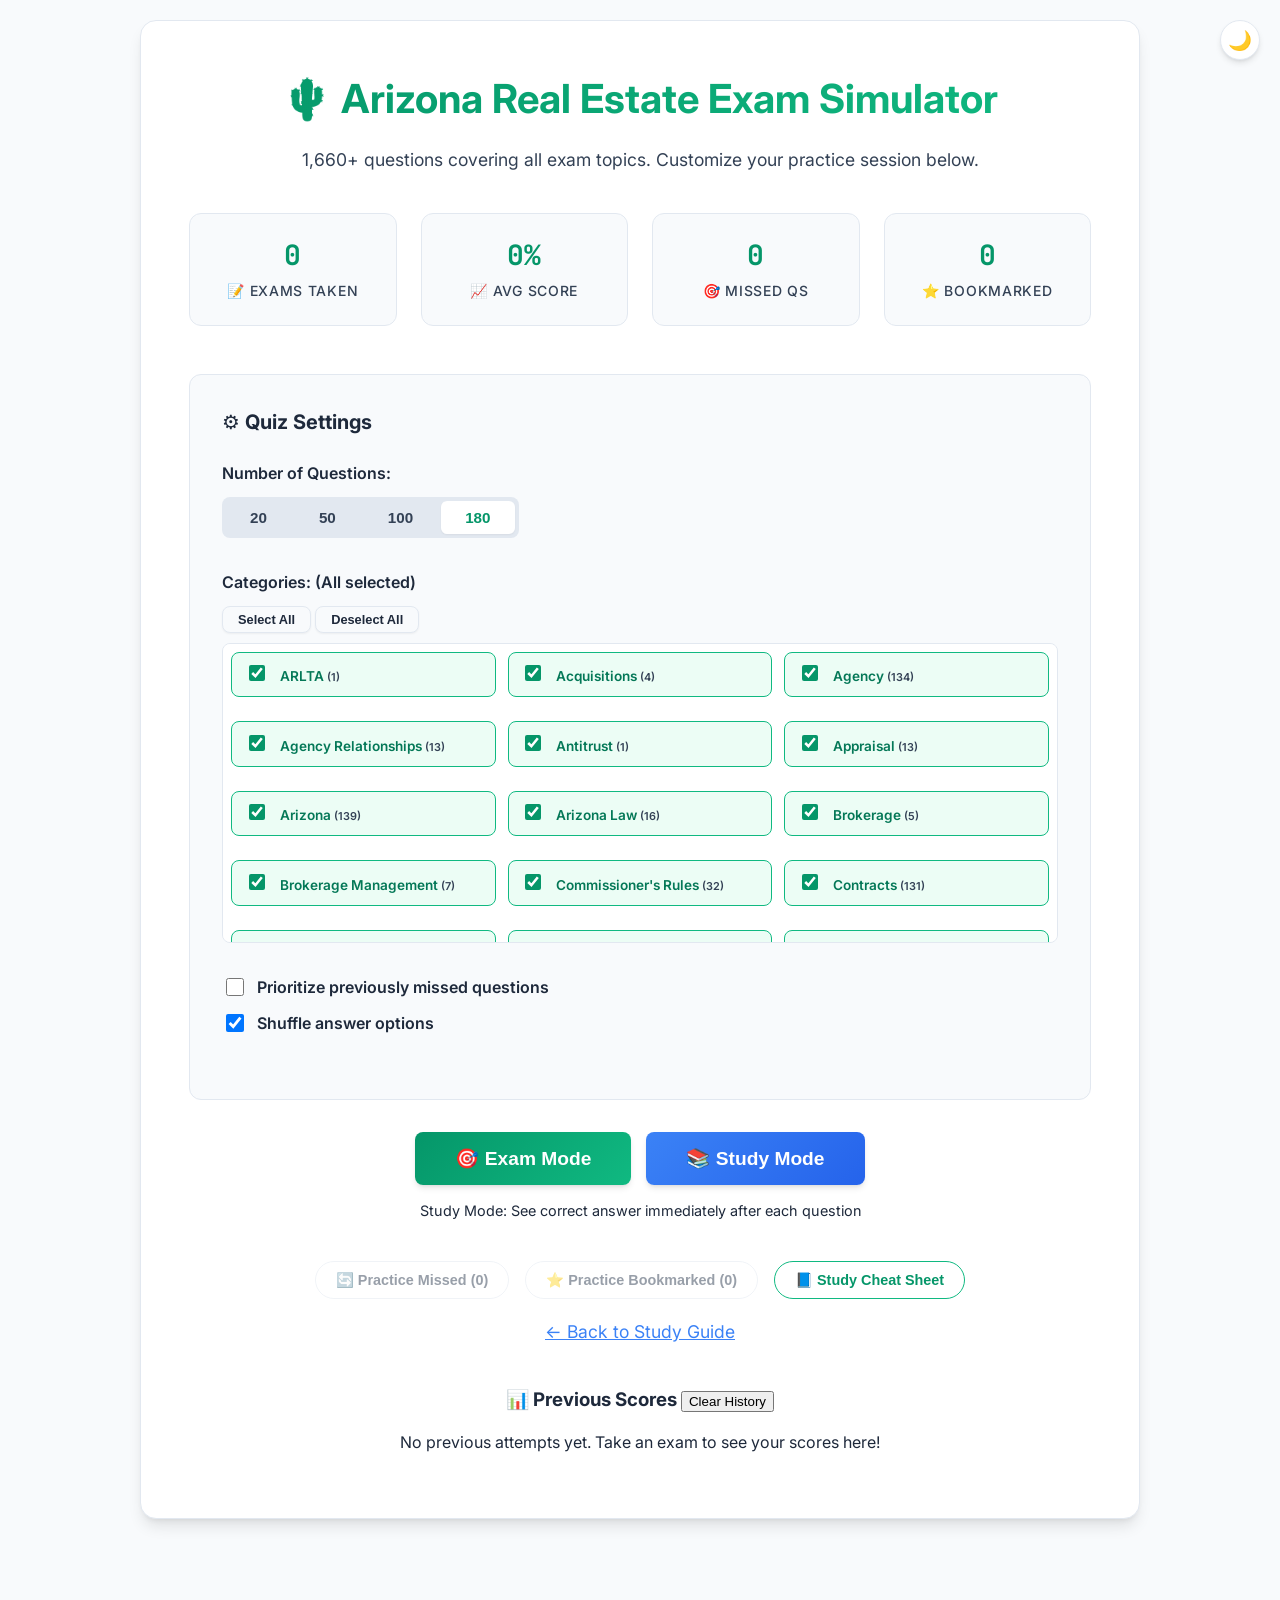
==== commit 028fa152: "Add files via upload" ====
--- a/exam.html
+++ b/exam.html
@@ -34,19 +34,19 @@
             <div class="stats-dashboard" id="statsDashboard">
                 <div class="stat-card">
                     <div class="stat-value" id="totalExams">0</div>
-                    <div class="stat-label">Exams Taken</div>
+                    <div class="stat-label">📝 Exams Taken</div>
                 </div>
                 <div class="stat-card">
                     <div class="stat-value" id="avgScore">0%</div>
-                    <div class="stat-label">Avg Score</div>
+                    <div class="stat-label">📈 Avg Score</div>
                 </div>
                 <div class="stat-card">
                     <div class="stat-value" id="missedCount">0</div>
-                    <div class="stat-label">Missed Questions</div>
+                    <div class="stat-label">🎯 Missed Qs</div>
                 </div>
                 <div class="stat-card">
                     <div class="stat-value" id="bookmarkCount">0</div>
-                    <div class="stat-label">Bookmarked</div>
+                    <div class="stat-label">⭐ Bookmarked</div>
                 </div>
             </div>
 
--- a/exam.css
+++ b/exam.css
@@ -1,896 +1,966 @@
-        :root {
-            --bg-primary: #f0f4f8;
-            --bg-secondary: white;
-            --bg-tertiary: #e2e8f0;
-            --text-primary: #1e3a5f;
-            --text-secondary: #64748b;
-            --text-body: #333;
-            --border-color: #e2e8f0;
-            --accent-blue: #3b82f6;
-            --accent-green: #10b981;
-            --accent-yellow: #f59e0b;
-            --accent-red: #ef4444;
-            --header-bg: linear-gradient(135deg, #1e3a5f 0%, #2d5a87 100%);
-            --card-shadow: rgba(0, 0, 0, 0.1);
-        }
-
-        [data-theme="dark"] {
-            --bg-primary: #1a1a2e;
-            --bg-secondary: #16213e;
-            --bg-tertiary: #0f3460;
-            --text-primary: #e0e0e0;
-            --text-secondary: #a0a0a0;
-            --text-body: #d0d0d0;
-            --border-color: #2a2a4a;
-            --header-bg: linear-gradient(135deg, #0f3460 0%, #1a1a2e 100%);
-            --card-shadow: rgba(0, 0, 0, 0.3);
-        }
-
-        * {
-            margin: 0;
-            padding: 0;
-            box-sizing: border-box;
-        }
-
-        body {
-            font-family: 'Segoe UI', sans-serif;
-            background: var(--bg-primary);
-            color: var(--text-body);
-            min-height: 100vh;
-            transition: background 0.3s, color 0.3s;
-        }
-
-
-        .container {
-            max-width: 900px;
-            margin: 0 auto;
-            padding: 20px;
-        }
-
-        /* Header */
-        .header {
-            background: linear-gradient(135deg, #1e3a5f 0%, #2d5a87 100%);
-            color: white;
-            padding: 20px;
-            border-radius: 12px;
-            margin-bottom: 20px;
-            display: flex;
-            justify-content: space-between;
-            align-items: center;
-            flex-wrap: wrap;
-            gap: 15px;
-        }
-
-        .header h1 {
-            font-size: 1.5rem;
-        }
-
-        .timer {
-            background: rgba(255, 255, 255, 0.2);
-            padding: 10px 20px;
-            border-radius: 8px;
-            font-size: 1.3rem;
-            font-weight: bold;
-        }
-
-        .timer.warning {
-            background: #f59e0b;
-        }
-
-        .timer.danger {
-            background: #ef4444;
-            animation: pulse 1s infinite;
-        }
-
-        @keyframes pulse {
-
-            0%,
-            100% {
-                opacity: 1;
-            }
-
-            50% {
-                opacity: 0.7;
-            }
-        }
-
-        /* Progress bar */
-        .progress-bar {
-            background: #e2e8f0;
-            height: 8px;
-            border-radius: 4px;
-            margin-bottom: 20px;
-            overflow: hidden;
-        }
-
-        .progress-fill {
-            background: linear-gradient(90deg, #10b981, #34d399);
-            height: 100%;
-            transition: width 0.3s;
-        }
-
-        /* Question card */
-        .question-card {
-            background: white;
-            border-radius: 12px;
-            padding: 30px;
-            box-shadow: 0 4px 6px rgba(0, 0, 0, 0.1);
-            margin-bottom: 20px;
-        }
-
-        .question-header {
-            display: flex;
-            justify-content: space-between;
-            align-items: center;
-            margin-bottom: 20px;
-        }
-
-        .question-number {
-            font-size: 0.9rem;
-            color: #64748b;
-        }
-
-        .category-tag {
-            background: #e0f2fe;
-            color: #0369a1;
-            padding: 5px 12px;
-            border-radius: 20px;
-            font-size: 0.8rem;
-        }
-
-        .question-text {
-            font-size: 1.1rem;
-            line-height: 1.6;
-            margin-bottom: 25px;
-        }
-
-        /* Options */
-        .options {
-            display: flex;
-            flex-direction: column;
-            gap: 12px;
-        }
-
-        .option {
-            padding: 15px 20px;
-            border: 2px solid #e2e8f0;
-            border-radius: 8px;
-            cursor: pointer;
-            transition: all 0.2s;
-            display: flex;
-            align-items: center;
-            gap: 15px;
-        }
-
-        .option:hover {
-            border-color: #3b82f6;
-            background: #f0f9ff;
-        }
-
-        .option.selected {
-            border-color: #3b82f6;
-            background: #dbeafe;
-        }
-
-        .option.correct {
-            border-color: #10b981;
-            background: #d1fae5;
-        }
-
-        .option.incorrect {
-            border-color: #ef4444;
-            background: #fee2e2;
-        }
-
-        .option-letter {
-            width: 32px;
-            height: 32px;
-            border-radius: 50%;
-            background: #f1f5f9;
-            display: flex;
-            align-items: center;
-            justify-content: center;
-            font-weight: bold;
-            flex-shrink: 0;
-        }
-
-        .option.selected .option-letter {
-            background: #3b82f6;
-            color: white;
-        }
-
-        /* Explanation box */
-        .explanation {
-            background: #f0fdf4;
-            border: 1px solid #86efac;
-            border-radius: 8px;
-            padding: 15px;
-            margin-top: 20px;
-            display: none;
-        }
-
-        .explanation.show {
-            display: block;
-        }
-
-        .explanation h4 {
-            color: #166534;
-            margin-bottom: 10px;
-        }
-
-        /* Navigation */
-        .nav-buttons {
-            display: flex;
-            justify-content: space-between;
-            gap: 15px;
-            margin-bottom: 20px;
-        }
-
-        .btn {
-            padding: 12px 24px;
-            border: none;
-            border-radius: 8px;
-            font-size: 1rem;
-            cursor: pointer;
-            transition: all 0.2s;
-        }
-
-        .btn-primary {
-            background: #3b82f6;
-            color: white;
-        }
-
-        .btn-primary:hover {
-            background: #2563eb;
-        }
-
-        .btn-secondary {
-            background: #e2e8f0;
-            color: #475569;
-        }
-
-        .btn-secondary:hover {
-            background: #cbd5e1;
-        }
-
-        .btn-warning {
-            background: #f59e0b;
-            color: white;
-        }
-
-        .btn-success {
-            background: #10b981;
-            color: white;
-        }
-
-        .btn-success:hover {
-            background: #059669;
-        }
-
-        .btn:disabled {
-            opacity: 0.5;
-            cursor: not-allowed;
-        }
-
-        /* Question navigator */
-        .navigator {
-            background: white;
-            border-radius: 12px;
-            padding: 20px;
-            box-shadow: 0 4px 6px rgba(0, 0, 0, 0.1);
-            margin-bottom: 20px;
-        }
-
-        .navigator h3 {
-            margin-bottom: 15px;
-            font-size: 1rem;
-            color: #475569;
-        }
-
-        .nav-grid {
-            display: grid;
-            grid-template-columns: repeat(10, 1fr);
-            gap: 8px;
-        }
-
-        .nav-item {
-            width: 100%;
-            aspect-ratio: 1;
-            border: 2px solid #e2e8f0;
-            border-radius: 6px;
-            display: flex;
-            align-items: center;
-            justify-content: center;
-            cursor: pointer;
-            font-size: 0.85rem;
-            transition: all 0.2s;
-        }
-
-        .nav-item:hover {
-            border-color: #3b82f6;
-        }
-
-        .nav-item.current {
-            border-color: #3b82f6;
-            background: #dbeafe;
-        }
-
-        .nav-item.answered {
-            background: #d1fae5;
-            border-color: #10b981;
-        }
-
-        .nav-item.flagged {
-            background: #fef3c7;
-            border-color: #f59e0b;
-        }
-
-        .nav-item.nav-correct {
-            background: #d1fae5;
-            border-color: #10b981;
-        }
-
-        .nav-item.nav-incorrect {
-            background: #fee2e2;
-            border-color: #ef4444;
-        }
-
-        .nav-item.flagged::after {
-            content: "🚩";
-            font-size: 0.6rem;
-            position: absolute;
-            top: -5px;
-            right: -5px;
-        }
-
-        .nav-item {
-            position: relative;
-        }
-
-        /* Legend */
-        .legend {
-            display: flex;
-            gap: 20px;
-            margin-top: 15px;
-            flex-wrap: wrap;
-        }
-
-        .legend-item {
-            display: flex;
-            align-items: center;
-            gap: 8px;
-            font-size: 0.85rem;
-            color: #64748b;
-        }
-
-        .legend-box {
-            width: 16px;
-            height: 16px;
-            border-radius: 4px;
-            border: 2px solid;
-        }
-
-        /* Start screen */
-        .start-screen {
-            text-align: center;
-            padding: 60px 20px;
-        }
-
-        .start-screen h1 {
-            font-size: 2rem;
-            margin-bottom: 20px;
-            color: #1e3a5f;
-        }
-
-        .start-screen p {
-            color: #64748b;
-            margin-bottom: 30px;
-            max-width: 600px;
-            margin-left: auto;
-            margin-right: auto;
-        }
-
-        .exam-info {
-            background: white;
-            border-radius: 12px;
-            padding: 30px;
-            max-width: 500px;
-            margin: 0 auto 30px;
-            text-align: left;
-        }
-
-        .exam-info h3 {
-            margin-bottom: 15px;
-            color: #1e3a5f;
-        }
-
-        .exam-info ul {
-            list-style: none;
-        }
-
-        .exam-info li {
-            padding: 10px 0;
-            border-bottom: 1px solid #e2e8f0;
-            display: flex;
-            justify-content: space-between;
-        }
-
-        .exam-info li:last-child {
-            border-bottom: none;
-        }
-
-        /* Results screen */
-        .results-screen {
-            text-align: center;
-            padding: 40px 20px;
-        }
-
-        .score-circle {
-            width: 200px;
-            height: 200px;
-            border-radius: 50%;
-            margin: 0 auto 30px;
-            display: flex;
-            flex-direction: column;
-            align-items: center;
-            justify-content: center;
-            font-size: 3rem;
-            font-weight: bold;
-        }
-
-        .score-circle.pass {
-            background: linear-gradient(135deg, #10b981, #34d399);
-            color: white;
-        }
-
-        .score-circle.fail {
-            background: linear-gradient(135deg, #ef4444, #f87171);
-            color: white;
-        }
-
-        .score-circle span {
-            font-size: 1rem;
-            font-weight: normal;
-        }
-
-        .results-breakdown {
-            background: white;
-            border-radius: 12px;
-            padding: 30px;
-            margin-top: 30px;
-            text-align: left;
-        }
-
-        .category-score {
-            display: flex;
-            justify-content: space-between;
-            padding: 10px 0;
-            border-bottom: 1px solid #e2e8f0;
-        }
-
-        /* Hidden */
-        .hidden {
-            display: none !important;
-        }
-
-        /* Scores Log */
-        .scores-log {
-            background: white;
-            border-radius: 12px;
-            padding: 25px;
-            max-width: 500px;
-            margin: 30px auto 0;
-            text-align: left;
-        }
-
-        .scores-log h3 {
-            margin-bottom: 15px;
-            color: #1e3a5f;
-            display: flex;
-            justify-content: space-between;
-            align-items: center;
-        }
-
-        .scores-log .clear-btn {
-            font-size: 0.75rem;
-            padding: 5px 10px;
-            background: #fee2e2;
-            color: #dc2626;
-            border: none;
-            border-radius: 4px;
-            cursor: pointer;
-        }
-
-        .scores-log .clear-btn:hover {
-            background: #fecaca;
-        }
-
-        .score-entry {
-            display: flex;
-            justify-content: space-between;
-            align-items: center;
-            padding: 12px 0;
-            border-bottom: 1px solid #e2e8f0;
-        }
-
-        .score-entry:last-child {
-            border-bottom: none;
-        }
-
-        .score-entry .date {
-            font-size: 0.85rem;
-            color: #64748b;
-        }
-
-        .score-entry .mode {
-            font-size: 0.7rem;
-            background: #e0f2fe;
-            color: #0369a1;
-            padding: 2px 8px;
-            border-radius: 10px;
-            margin-left: 8px;
-        }
-
-        .score-entry .score {
-            font-weight: bold;
-            font-size: 1.1rem;
-        }
-
-        .score-entry .score.pass {
-            color: #10b981;
-        }
-
-        .score-entry .score.fail {
-            color: #ef4444;
-        }
-
-        .no-scores {
-            color: #94a3b8;
-            font-style: italic;
-            text-align: center;
-            padding: 20px 0;
-        }
-
-        /* Settings Panel */
-        .settings-panel {
-            background: var(--bg-secondary);
-            border-radius: 12px;
-            padding: 25px;
-            max-width: 600px;
-            margin: 20px auto;
-            text-align: left;
-            box-shadow: 0 4px 6px var(--card-shadow);
-        }
-
-        .settings-panel h3 {
-            margin-bottom: 15px;
-            color: var(--text-primary);
-            display: flex;
-            align-items: center;
-            gap: 10px;
-        }
-
-        .settings-section {
-            margin-bottom: 20px;
-            padding-bottom: 15px;
-            border-bottom: 1px solid var(--border-color);
-        }
-
-        .settings-section:last-child {
-            border-bottom: none;
-            margin-bottom: 0;
-            padding-bottom: 0;
-        }
-
-        .settings-section label {
-            font-weight: 600;
-            color: var(--text-primary);
-            display: block;
-            margin-bottom: 10px;
-        }
-
-        /* Cheat Sheet Modal */
-        .modal {
-            display: none;
-            position: fixed;
-            z-index: 1000;
-            left: 0;
-            top: 0;
-            width: 100%;
-            height: 100%;
-            background-color: rgba(0, 0, 0, 0.5);
-            backdrop-filter: blur(4px);
-            overflow-y: auto;
-        }
-
-        .modal-content {
-            background-color: var(--bg-secondary);
-            margin: 5% auto;
-            padding: 30px;
-            border-radius: 12px;
-            width: 90%;
-            max-width: 800px;
-            position: relative;
-            box-shadow: 0 10px 25px rgba(0, 0, 0, 0.2);
-            color: var(--text-primary);
-        }
-
-        .close-modal {
-            position: absolute;
-            top: 15px;
-            right: 20px;
-            font-size: 28px;
-            font-weight: bold;
-            color: #64748b;
-            cursor: pointer;
-            transition: color 0.2s;
-        }
-
-        .close-modal:hover {
-            color: var(--accent-color);
-        }
-
-        .cheat-sheet-grid {
-            column-width: 300px;
-            column-gap: 20px;
-            margin-top: 20px;
-        }
-
-        .mnemonic-card {
-            background: var(--bg-primary);
-            border-radius: 8px;
-            padding: 20px;
-            border: 1px solid var(--border-color);
-            transition: transform 0.2s;
-            break-inside: avoid;
-            page-break-inside: avoid;
-            margin-bottom: 20px;
-            display: inline-block;
-            /* Helps with some browser rendering of columns */
-            width: 100%;
-            /* Ensures it fills the column */
-        }
-
-        .mnemonic-card:hover {
-            transform: translateY(-2px);
-            box-shadow: 0 4px 6px var(--card-shadow);
-        }
-
-        .mnemonic-title {
-            color: var(--accent-color);
-            font-weight: bold;
-            font-size: 1.2rem;
-            margin-bottom: 10px;
-            border-bottom: 2px solid #e2e8f0;
-            padding-bottom: 5px;
-        }
-
-        .mnemonic-body {
-            font-size: 0.95rem;
-            line-height: 1.6;
-        }
-
-        .mnemonic-highlight {
-            font-weight: bold;
-            color: #ef4444;
-            /* Highlight letters */
-        }
-
-        /* Category Filter */
-        .category-grid {
-            display: grid;
-            grid-template-columns: repeat(auto-fill, minmax(140px, 1fr));
-            gap: 8px;
-        }
-
-        .category-item {
-            display: flex;
-            align-items: center;
-            gap: 8px;
-            padding: 8px 12px;
-            background: var(--bg-tertiary);
-            border-radius: 6px;
-            cursor: pointer;
-            font-size: 0.85rem;
-            transition: all 0.2s;
-        }
-
-        .category-item:hover {
-            background: var(--accent-blue);
-            color: white;
-        }
-
-        .category-item input {
-            cursor: pointer;
-        }
-
-        .category-item.selected {
-            background: var(--accent-blue);
-            color: white;
-        }
-
-        /* Quiz Length */
-        .quiz-length-options {
-            display: flex;
-            gap: 10px;
-            flex-wrap: wrap;
-        }
-
-        .quiz-length-btn {
-            padding: 10px 20px;
-            border: 2px solid var(--border-color);
-            border-radius: 8px;
-            background: var(--bg-secondary);
-            cursor: pointer;
-            font-weight: 600;
-            transition: all 0.2s;
-        }
-
-        .quiz-length-btn:hover {
-            border-color: var(--accent-blue);
-        }
-
-        .quiz-length-btn.selected {
-            background: var(--accent-blue);
-            color: white;
-            border-color: var(--accent-blue);
-        }
-
-        /* Dark Mode Toggle */
-        .theme-toggle {
-            position: fixed;
-            top: 20px;
-            right: 20px;
-            background: var(--bg-secondary);
-            border: 2px solid var(--border-color);
-            border-radius: 50%;
-            width: 45px;
-            height: 45px;
-            cursor: pointer;
-            font-size: 1.3rem;
-            display: flex;
-            align-items: center;
-            justify-content: center;
-            box-shadow: 0 2px 8px var(--card-shadow);
-            z-index: 1000;
-            transition: all 0.3s;
-        }
-
-        .theme-toggle:hover {
-            transform: scale(1.1);
-        }
-
-        /* Keyboard Shortcuts */
-        .shortcuts-help {
-            position: fixed;
-            bottom: 20px;
-            right: 20px;
-            background: var(--bg-secondary);
-            border-radius: 12px;
-            padding: 15px;
-            box-shadow: 0 4px 12px var(--card-shadow);
-            font-size: 0.8rem;
-            z-index: 100;
-            display: none;
-        }
-
-        .shortcuts-help.show {
-            display: block;
-        }
-
-        .shortcuts-help h4 {
-            margin-bottom: 10px;
-            color: var(--text-primary);
-        }
-
-        .shortcut-item {
-            display: flex;
-            justify-content: space-between;
-            gap: 20px;
-            padding: 4px 0;
-        }
-
-        .shortcut-key {
-            background: var(--bg-tertiary);
-            padding: 2px 8px;
-            border-radius: 4px;
-            font-family: monospace;
-            font-weight: bold;
-        }
-
-        /* Bookmark Button */
-        .bookmark-btn {
-            background: transparent;
-            border: none;
-            font-size: 1.5rem;
-            cursor: pointer;
-            padding: 5px;
-            transition: transform 0.2s;
-        }
-
-        .bookmark-btn:hover {
-            transform: scale(1.2);
-        }
-
-        .bookmark-btn.bookmarked {
-            color: gold;
-        }
-
-        /* Practice Modes Section */
-        .practice-modes {
-            display: flex;
-            gap: 10px;
-            flex-wrap: wrap;
-            justify-content: center;
-            margin-top: 15px;
-        }
-
-        .practice-mode-btn {
-            padding: 10px 20px;
-            border: 2px solid var(--accent-blue);
-            border-radius: 8px;
-            background: transparent;
-            color: var(--accent-blue);
-            cursor: pointer;
-            font-weight: 600;
-            transition: all 0.2s;
-        }
-
-        .practice-mode-btn:hover {
-            background: var(--accent-blue);
-            color: white;
-        }
-
-        .practice-mode-btn:disabled {
-            opacity: 0.5;
-            cursor: not-allowed;
-        }
-
-        /* Stats Dashboard */
-        .stats-dashboard {
-            display: grid;
-            grid-template-columns: repeat(auto-fit, minmax(120px, 1fr));
-            gap: 15px;
-            margin-bottom: 20px;
-        }
-
-        .stat-card {
-            background: var(--bg-tertiary);
-            border-radius: 10px;
-            padding: 15px;
-            text-align: center;
-        }
-
-        .stat-value {
-            font-size: 1.5rem;
-            font-weight: bold;
-            color: var(--accent-blue);
-        }
-
-        .stat-label {
-            font-size: 0.8rem;
-            color: var(--text-secondary);
-        }
-
-        /* Responsive */
-        @media (max-width: 600px) {
-            .nav-grid {
-                grid-template-columns: repeat(6, 1fr);
-            }
-
-            .header {
-                flex-direction: column;
-                text-align: center;
-            }
-
-            .theme-toggle {
-                top: 10px;
-                right: 10px;
-                width: 40px;
-                height: 40px;
-            }
-
-            .category-grid {
-                grid-template-columns: repeat(2, 1fr);
-            }
-        }
+@import url('https://fonts.googleapis.com/css2?family=Inter:wght@300;400;500;600;700;800&family=JetBrains+Mono:wght@400;700&display=swap');
+
+:root {
+    /* Color Palette - Arizona Oasis Theme */
+    --primary-50: #ecfdf5;
+    --primary-100: #d1fae5;
+    --primary-500: #10b981;
+    --primary-600: #059669;
+    --primary-700: #047857;
+
+    --slate-50: #f8fafc;
+    --slate-100: #f1f5f9;
+    --slate-200: #e2e8f0;
+    --slate-300: #cbd5e1;
+    --slate-700: #334155;
+    --slate-800: #1e293b;
+    --slate-900: #0f172a;
+
+    --amber-500: #f59e0b;
+    --red-500: #ef4444;
+    --blue-500: #3b82f6;
+
+    /* Semantic Variables */
+    --bg-app: var(--slate-50);
+    --bg-card: #ffffff;
+    --bg-hover: var(--slate-50);
+
+    --text-main: var(--slate-800);
+    --text-muted: var(--slate-700);
+    /* Darker for better contrast */
+    --text-light: var(--slate-300);
+
+    --border-subtle: var(--slate-200);
+    --border-focus: var(--primary-500);
+
+    --correct-bg: var(--primary-50);
+    --correct-border: var(--primary-500);
+    --correct-text: var(--primary-700);
+
+    --incorrect-bg: #fef2f2;
+    --incorrect-border: var(--red-500);
+    --incorrect-text: #b91c1c;
+
+    --shadow-sm: 0 1px 2px 0 rgb(0 0 0 / 0.05);
+    --shadow-md: 0 4px 6px -1px rgb(0 0 0 / 0.1), 0 2px 4px -2px rgb(0 0 0 / 0.1);
+    --shadow-lg: 0 10px 15px -3px rgb(0 0 0 / 0.1), 0 4px 6px -4px rgb(0 0 0 / 0.1);
+
+    --radius-sm: 0.375rem;
+    --radius-md: 0.5rem;
+    --radius-lg: 0.75rem;
+    --radius-xl: 1rem;
+}
+
+[data-theme="dark"] {
+    --bg-app: var(--slate-900);
+    --bg-card: var(--slate-800);
+    --bg-hover: var(--slate-700);
+
+    --text-main: var(--slate-50);
+    --text-muted: var(--slate-300);
+    --text-light: var(--slate-700);
+
+    --border-subtle: var(--slate-700);
+
+    --correct-bg: #064e3b;
+    --correct-border: #34d399;
+    --correct-text: #d1fae5;
+
+    --incorrect-bg: #7f1d1d;
+    --incorrect-border: #f87171;
+    --incorrect-text: #fecaca;
+}
+
+/* Base Reset & Typography */
+* {
+    box-sizing: border-box;
+    transition: background-color 0.2s ease, border-color 0.2s ease, transform 0.1s ease;
+}
+
+body {
+    font-family: 'Inter', system-ui, -apple-system, sans-serif;
+    background-color: var(--bg-app);
+    color: var(--text-main);
+    margin: 0;
+    padding: 20px;
+    min-height: 100vh;
+    line-height: 1.5;
+}
+
+h1,
+h2,
+h3,
+h4 {
+    margin: 0;
+    font-weight: 700;
+    color: var(--text-main);
+}
+
+/* Layout Container */
+.container {
+    max-width: 1000px;
+    margin: 0 auto;
+    padding-bottom: 4rem;
+}
+
+/* Utility Classes */
+.hidden {
+    display: none !important;
+}
+
+.text-center {
+    text-align: center;
+}
+
+.flex {
+    display: flex;
+}
+
+.gap-2 {
+    gap: 0.5rem;
+}
+
+.gap-4 {
+    gap: 1rem;
+}
+
+.items-center {
+    align-items: center;
+}
+
+.justify-between {
+    justify-content: space-between;
+}
+
+/* Ensure Overlays are Hidden by Default */
+#cheatSheetModal,
+#shortcutsHelp,
+.modal,
+.shortcuts-help {
+    display: none;
+}
+
+/* When shown, display: block via JS toggling classes or inline styles */
+.modal.show,
+.shortcuts-help.show {
+    display: block;
+}
+
+/* --- MODAL STYLING --- */
+.modal {
+    position: fixed;
+    z-index: 2000;
+    left: 0;
+    top: 0;
+    width: 100%;
+    height: 100%;
+    background-color: rgba(0, 0, 0, 0.5);
+    backdrop-filter: blur(4px);
+    overflow-y: auto;
+}
+
+.modal-content {
+    background-color: var(--bg-card);
+    margin: 5% auto;
+    padding: 30px;
+    border-radius: 12px;
+    width: 90%;
+    max-width: 800px;
+    position: relative;
+    box-shadow: 0 10px 25px rgba(0, 0, 0, 0.2);
+    color: var(--text-main);
+}
+
+.close-modal {
+    position: absolute;
+    top: 15px;
+    right: 20px;
+    font-size: 28px;
+    font-weight: bold;
+    color: var(--text-muted);
+    cursor: pointer;
+    transition: color 0.2s;
+}
+
+.close-modal:hover {
+    color: var(--primary-500);
+}
+
+.cheat-sheet-grid {
+    column-width: 300px;
+    column-gap: 20px;
+    margin-top: 20px;
+}
+
+.mnemonic-card {
+    background: var(--bg-app);
+    border-radius: 8px;
+    padding: 20px;
+    border: 1px solid var(--border-subtle);
+    break-inside: avoid;
+    page-break-inside: avoid;
+    margin-bottom: 20px;
+    display: inline-block;
+    width: 100%;
+}
+
+.mnemonic-title {
+    color: var(--primary-600);
+    font-weight: bold;
+    font-size: 1.1rem;
+    margin-bottom: 10px;
+    border-bottom: 2px solid var(--border-subtle);
+    padding-bottom: 5px;
+}
+
+.mnemonic-highlight {
+    font-weight: bold;
+    color: var(--red-500);
+}
+
+/* --- SHORTCUTS HELP STYLING --- */
+.shortcuts-help {
+    position: fixed;
+    bottom: 20px;
+    right: 20px;
+    background: var(--bg-card);
+    border-radius: 12px;
+    padding: 15px;
+    box-shadow: 0 4px 12px rgba(0, 0, 0, 0.15);
+    font-size: 0.8rem;
+    z-index: 1500;
+    border: 1px solid var(--border-subtle);
+}
+
+.shortcuts-help h4 {
+    margin: 0 0 10px 0;
+    color: var(--text-main);
+}
+
+.shortcut-item {
+    display: flex;
+    justify-content: space-between;
+    gap: 20px;
+    padding: 4px 0;
+    color: var(--text-muted);
+}
+
+.shortcut-key {
+    background: var(--bg-app);
+    padding: 2px 6px;
+    border-radius: 4px;
+    font-family: monospace;
+    font-weight: bold;
+    border: 1px solid var(--border-subtle);
+}
+
+/* ===========================
+   START SCREEN COMPONENTS
+   =========================== */
+
+.start-screen {
+    background: var(--bg-card);
+    border-radius: var(--radius-xl);
+    padding: 3rem;
+    box-shadow: var(--shadow-lg);
+    text-align: center;
+    border: 1px solid var(--border-subtle);
+    animation: fadeIn 0.4s ease-out;
+}
+
+@keyframes fadeIn {
+    from {
+        opacity: 0;
+        transform: translateY(10px);
+    }
+
+    to {
+        opacity: 1;
+        transform: translateY(0);
+    }
+}
+
+.start-screen h1 {
+    font-size: 2.5rem;
+    background: linear-gradient(135deg, var(--primary-600), var(--primary-500));
+    -webkit-background-clip: text;
+    background-clip: text;
+    -webkit-text-fill-color: transparent;
+    margin-bottom: 0.5rem;
+}
+
+.start-screen>p {
+    color: var(--text-muted);
+    font-size: 1.1rem;
+    margin-bottom: 2.5rem;
+}
+
+/* Stats Dashboard */
+.stats-dashboard {
+    display: grid;
+    grid-template-columns: repeat(auto-fit, minmax(140px, 1fr));
+    gap: 1.5rem;
+    margin-bottom: 3rem;
+}
+
+.stat-card {
+    background: var(--bg-app);
+    padding: 1.5rem;
+    border-radius: var(--radius-lg);
+    border: 1px solid var(--border-subtle);
+    display: flex;
+    flex-direction: column;
+    align-items: center;
+    justify-content: center;
+    transition: transform 0.2s;
+}
+
+.stat-card:hover {
+    transform: translateY(-2px);
+    border-color: var(--primary-500);
+}
+
+.stat-value {
+    font-family: 'JetBrains Mono', monospace;
+    font-size: 1.75rem;
+    font-weight: 700;
+    color: var(--primary-600);
+    line-height: 1.2;
+}
+
+.stat-label {
+    font-size: 0.875rem;
+    color: var(--text-muted);
+    font-weight: 500;
+    text-transform: uppercase;
+    letter-spacing: 0.05em;
+    margin-top: 0.5rem;
+}
+
+/* Settings Panels */
+.settings-panel {
+    background: var(--bg-app);
+    border-radius: var(--radius-lg);
+    padding: 2rem;
+    margin-bottom: 2rem;
+    text-align: left;
+    border: 1px solid var(--border-subtle);
+}
+
+.settings-panel h3 {
+    font-size: 1.25rem;
+    margin-bottom: 1.5rem;
+    display: flex;
+    align-items: center;
+    gap: 0.5rem;
+}
+
+.settings-section {
+    margin-bottom: 2rem;
+}
+
+.settings-section label {
+    display: block;
+    font-weight: 600;
+    margin-bottom: 0.75rem;
+    color: var(--text-main);
+}
+
+/* Quiz Length (Segmented Control) */
+.quiz-length-options {
+    display: inline-flex;
+    background: var(--slate-200);
+    padding: 0.25rem;
+    border-radius: var(--radius-md);
+    gap: 0.25rem;
+}
+
+[data-theme="dark"] .quiz-length-options {
+    background: var(--slate-700);
+}
+
+.quiz-length-btn {
+    background: transparent;
+    border: none;
+    padding: 0.5rem 1.5rem;
+    border-radius: var(--radius-sm);
+    font-weight: 600;
+    color: var(--text-muted);
+    cursor: pointer;
+    font-size: 0.95rem;
+}
+
+.quiz-length-btn:hover {
+    color: var(--text-main);
+}
+
+.quiz-length-btn.selected {
+    background: var(--bg-card);
+    color: var(--primary-600);
+    box-shadow: var(--shadow-sm);
+}
+
+/* Category Grid (Chips) */
+.category-grid {
+    display: grid;
+    grid-template-columns: repeat(auto-fill, minmax(200px, 1fr));
+    gap: 0.75rem;
+    max-height: 300px;
+    overflow-y: auto;
+    padding: 0.5rem;
+    border: 1px solid var(--border-subtle);
+    border-radius: var(--radius-md);
+    background: var(--bg-card);
+}
+
+.category-item {
+    display: flex;
+    align-items: center;
+    padding: 0.6rem 0.8rem;
+    border-radius: var(--radius-md);
+    border: 1px solid var(--border-subtle);
+    cursor: pointer;
+    font-size: 0.85rem;
+    transition: all 0.2s;
+    background: var(--bg-app);
+    user-select: none;
+}
+
+.category-item:hover {
+    border-color: var(--primary-500);
+}
+
+.category-item.selected {
+    background: var(--primary-50);
+    border-color: var(--primary-500);
+    color: var(--primary-700);
+    font-weight: 600;
+}
+
+[data-theme="dark"] .category-item.selected {
+    background: #064e3b;
+    /* darker green for dark mode */
+}
+
+.category-item input {
+    margin-right: 0.75rem;
+    accent-color: var(--primary-600);
+    width: 1rem;
+    height: 1rem;
+}
+
+/* Action Buttons */
+.btn {
+    display: inline-flex;
+    align-items: center;
+    justify-content: center;
+    padding: 1rem 2.5rem;
+    border-radius: var(--radius-md);
+    font-weight: 600;
+    font-size: 1.1rem;
+    cursor: pointer;
+    border: none;
+    box-shadow: var(--shadow-md);
+    transition: transform 0.2s ease, box-shadow 0.2s ease;
+}
+
+.btn:hover {
+    transform: translateY(-2px);
+    box-shadow: var(--shadow-lg);
+}
+
+.btn:active {
+    transform: translateY(0);
+}
+
+.btn-primary {
+    background: linear-gradient(135deg, var(--primary-600), var(--primary-500));
+    color: white;
+}
+
+.btn-success {
+    background: linear-gradient(135deg, var(--blue-500), #2563eb);
+    color: white;
+}
+
+.btn-secondary {
+    background: var(--bg-app);
+    color: var(--text-main);
+    border: 1px solid var(--border-subtle);
+    box-shadow: var(--shadow-sm);
+}
+
+.btn-secondary:hover {
+    background: var(--slate-100);
+}
+
+.practice-modes {
+    display: flex;
+    justify-content: center;
+    gap: 1rem;
+    margin-top: 2rem;
+    flex-wrap: wrap;
+}
+
+.practice-mode-btn {
+    background: transparent;
+    color: var(--primary-600);
+    border: 1px solid var(--primary-500);
+    padding: 0.6rem 1.25rem;
+    border-radius: 50px;
+    font-weight: 600;
+    font-size: 0.9rem;
+    cursor: pointer;
+    transition: all 0.2s;
+}
+
+.practice-mode-btn:hover {
+    background: var(--primary-50);
+}
+
+.practice-mode-btn:disabled {
+    opacity: 0.5;
+    cursor: not-allowed;
+    border-color: var(--border-subtle);
+    color: var(--text-muted);
+    background: transparent;
+}
+
+
+/* ===========================
+   EXAM INTERFACE
+   =========================== */
+
+/* Header & Timer */
+.header {
+    display: flex;
+    justify-content: space-between;
+    align-items: center;
+    margin-bottom: 2rem;
+    background: var(--bg-card);
+    padding: 1rem 1.5rem;
+    border-radius: var(--radius-lg);
+    box-shadow: var(--shadow-sm);
+}
+
+.timer {
+    font-family: 'JetBrains Mono', monospace;
+    font-size: 1.5rem;
+    font-weight: 700;
+    color: var(--text-main);
+    background: var(--slate-100);
+    padding: 0.5rem 1rem;
+    border-radius: var(--radius-md);
+    border: 1px solid var(--border-subtle);
+}
+
+[data-theme="dark"] .timer {
+    background: var(--slate-800);
+}
+
+.timer.warning {
+    color: var(--amber-500);
+}
+
+.timer.danger {
+    color: var(--red-500);
+    background: #fef2f2;
+    border-color: #fecaca;
+}
+
+/* Progress */
+.progress-bar {
+    height: 6px;
+    background: var(--slate-200);
+    border-radius: 10px;
+    overflow: hidden;
+    margin-bottom: 2rem;
+}
+
+.progress-fill {
+    height: 100%;
+    background: var(--primary-500);
+    border-radius: 10px;
+}
+
+/* Question Card */
+.question-card {
+    background: var(--bg-card);
+    padding: 2.5rem;
+    border-radius: var(--radius-xl);
+    box-shadow: var(--shadow-md);
+    border: 1px solid var(--border-subtle);
+    margin-bottom: 2rem;
+}
+
+.question-header {
+    display: flex;
+    justify-content: space-between;
+    align-items: center;
+    margin-bottom: 1.5rem;
+    color: var(--text-muted);
+    font-size: 0.9rem;
+    text-transform: uppercase;
+    letter-spacing: 0.05em;
+    font-weight: 600;
+    border-bottom: 1px solid var(--border-subtle);
+    padding-bottom: 1rem;
+}
+
+.category-tag {
+    background: var(--slate-100);
+    padding: 0.25rem 0.75rem;
+    border-radius: 20px;
+    color: var(--slate-700);
+}
+
+[data-theme="dark"] .category-tag {
+    background: var(--slate-700);
+    color: var(--slate-300);
+}
+
+.question-text {
+    font-size: 1.35rem;
+    line-height: 1.6;
+    margin-bottom: 2.5rem;
+    font-weight: 600;
+    color: var(--text-main);
+}
+
+/* Options */
+.options {
+    display: grid;
+    gap: 1rem;
+}
+
+.option {
+    display: grid;
+    grid-template-columns: auto 1fr;
+    gap: 1rem;
+    align-items: center;
+    padding: 1.25rem;
+    background: var(--bg-app);
+    border: 2px solid transparent;
+    border-radius: var(--radius-lg);
+    cursor: pointer;
+    transition: all 0.2s ease;
+    font-size: 1.05rem;
+}
+
+.option:hover {
+    background: var(--slate-100);
+    border-color: var(--slate-300);
+}
+
+[data-theme="dark"] .option:hover {
+    background: var(--slate-700);
+}
+
+.option-letter {
+    display: flex;
+    align-items: center;
+    justify-content: center;
+    width: 36px;
+    height: 36px;
+    background: var(--bg-card);
+    border-radius: 50%;
+    font-weight: 700;
+    color: var(--text-muted);
+    border: 1px solid var(--border-subtle);
+    transition: all 0.2s;
+}
+
+.option.selected {
+    background: var(--primary-50);
+    border-color: var(--primary-500);
+}
+
+[data-theme="dark"] .option.selected {
+    background: var(--primary-700);
+}
+
+.option.selected .option-letter {
+    background: var(--primary-500);
+    color: white;
+    border-color: var(--primary-500);
+}
+
+/* Feedback States */
+.option.correct {
+    background: var(--correct-bg) !important;
+    border-color: var(--correct-border) !important;
+    color: var(--correct-text);
+}
+
+.option.correct .option-letter {
+    background: var(--correct-border);
+    color: white;
+    border-color: var(--correct-border);
+}
+
+.option.incorrect {
+    background: var(--incorrect-bg) !important;
+    border-color: var(--incorrect-border) !important;
+    color: var(--incorrect-text);
+}
+
+.option.disabled {
+    pointer-events: none;
+    cursor: default;
+    opacity: 0.9;
+}
+
+.option.incorrect .option-letter {
+    background: var(--incorrect-border);
+    color: white;
+    border-color: var(--incorrect-border);
+}
+
+/* Explanation */
+.explanation {
+    margin-top: 2rem;
+    padding: 1.5rem;
+    background: var(--primary-50);
+    border-radius: var(--radius-lg);
+    border: 1px solid var(--primary-100);
+    color: var(--primary-700);
+    animation: slideDown 0.3s ease-out;
+    display: none;
+}
+
+.explanation.show {
+    display: block;
+}
+
+.explanation h4 {
+    margin-bottom: 0.5rem;
+    display: flex;
+    align-items: center;
+    gap: 0.5rem;
+}
+
+@keyframes slideDown {
+    from {
+        opacity: 0;
+        transform: translateY(-10px);
+    }
+
+    to {
+        opacity: 1;
+        transform: translateY(0);
+    }
+}
+
+/* Navigator */
+.navigator {
+    background: var(--bg-card);
+    padding: 1.5rem;
+    border-radius: var(--radius-lg);
+    box-shadow: var(--shadow-sm);
+    margin-top: 2rem;
+    border: 1px solid var(--border-subtle);
+}
+
+.navigator h3 {
+    font-size: 1.1rem;
+    margin-bottom: 1rem;
+    display: flex;
+    justify-content: space-between;
+}
+
+.nav-grid {
+    display: grid;
+    grid-template-columns: repeat(auto-fill, minmax(40px, 1fr));
+    gap: 0.5rem;
+    max-height: 180px;
+    overflow-y: auto;
+    padding-right: 5px;
+}
+
+.nav-item-btn {
+    height: 40px;
+    border-radius: var(--radius-md);
+    border: 1px solid var(--border-subtle);
+    background: var(--bg-app);
+    color: var(--text-muted);
+    font-size: 0.9rem;
+    font-weight: 600;
+    cursor: pointer;
+    display: flex;
+    align-items: center;
+    justify-content: center;
+    transition: all 0.2s;
+}
+
+.nav-item-btn:hover {
+    border-color: var(--primary-500);
+    color: var(--primary-600);
+}
+
+.nav-item-btn.current {
+    border: 2px solid var(--primary-500);
+    color: var(--primary-700);
+}
+
+.nav-item-btn.answered {
+    background: var(--slate-200);
+    color: var(--slate-700);
+    border-color: transparent;
+}
+
+.nav-item-btn.nav-correct {
+    background: var(--correct-bg) !important;
+    border-color: var(--correct-border) !important;
+    color: var(--correct-text);
+}
+
+.nav-item-btn.nav-incorrect {
+    background: var(--incorrect-bg) !important;
+    border-color: var(--incorrect-border) !important;
+    color: var(--incorrect-text);
+}
+
+.nav-item-btn.flagged {
+    background: #fffbeb;
+    border-color: var(--amber-500);
+    color: #b45309;
+}
+
+.nav-item-btn.flagged::after {
+    content: '🚩';
+    font-size: 0.6rem;
+    position: absolute;
+    top: 2px;
+    right: 2px;
+}
+
+.nav-item-btn {
+    position: relative;
+}
+
+/* Themes & Overlays */
+.theme-toggle {
+    position: fixed;
+    top: 20px;
+    right: 20px;
+    background: var(--bg-card);
+    border: 1px solid var(--border-subtle);
+    width: 40px;
+    height: 40px;
+    border-radius: 50%;
+    cursor: pointer;
+    box-shadow: var(--shadow-md);
+    z-index: 100;
+    font-size: 1.2rem;
+    display: flex;
+    align-items: center;
+    justify-content: center;
+}
+
+/* Results Screen */
+.results-screen {
+    text-align: center;
+    padding: 3rem;
+    background: var(--bg-card);
+    border-radius: var(--radius-xl);
+    box-shadow: var(--shadow-lg);
+}
+
+.score-circle {
+    width: 220px;
+    height: 220px;
+    border-radius: 50%;
+    background: conic-gradient(var(--primary-500) 0deg, var(--slate-100) 0deg);
+    margin: 2rem auto;
+    position: relative;
+    display: flex;
+    align-items: center;
+    justify-content: center;
+}
+
+.score-circle::before {
+    content: '';
+    position: absolute;
+    width: 190px;
+    height: 190px;
+    background: var(--bg-card);
+    border-radius: 50%;
+}
+
+.score-circle.pass {
+    background: conic-gradient(var(--primary-500) var(--percent), var(--slate-100) 0deg);
+}
+
+.score-circle.fail {
+    background: conic-gradient(var(--red-500) var(--percent), var(--slate-100) 0deg);
+}
+
+.score-content {
+    position: relative;
+    z-index: 2;
+    display: flex;
+    flex-direction: column;
+}
+
+.score-percent {
+    font-size: 3.5rem;
+    font-weight: 800;
+    color: var(--text-main);
+    line-height: 1;
+}
+
+.score-fraction {
+    font-size: 1.2rem;
+    color: var(--text-muted);
+    margin-top: 0.5rem;
+}
+
+/* Responsive */
+@media (max-width: 768px) {
+    .container {
+        padding: 10px;
+    }
+
+    .start-screen {
+        padding: 1.5rem;
+    }
+
+    .start-screen h1 {
+        font-size: 1.8rem;
+    }
+
+    .stats-dashboard {
+        grid-template-columns: 1fr 1fr;
+        gap: 1rem;
+    }
+
+    .stat-card {
+        padding: 1rem;
+    }
+
+    .stat-value {
+        font-size: 1.4rem;
+    }
+
+    .question-card {
+        padding: 1.5rem;
+    }
+
+    .question-text {
+        font-size: 1.1rem;
+    }
+
+    .nav-buttons {
+        flex-direction: column-reverse;
+        gap: 1rem;
+    }
+
+    .nav-buttons button {
+        width: 100%;
+    }
+
+    .category-grid {
+        grid-template-columns: 1fr;
+        max-height: 250px;
+    }
+}
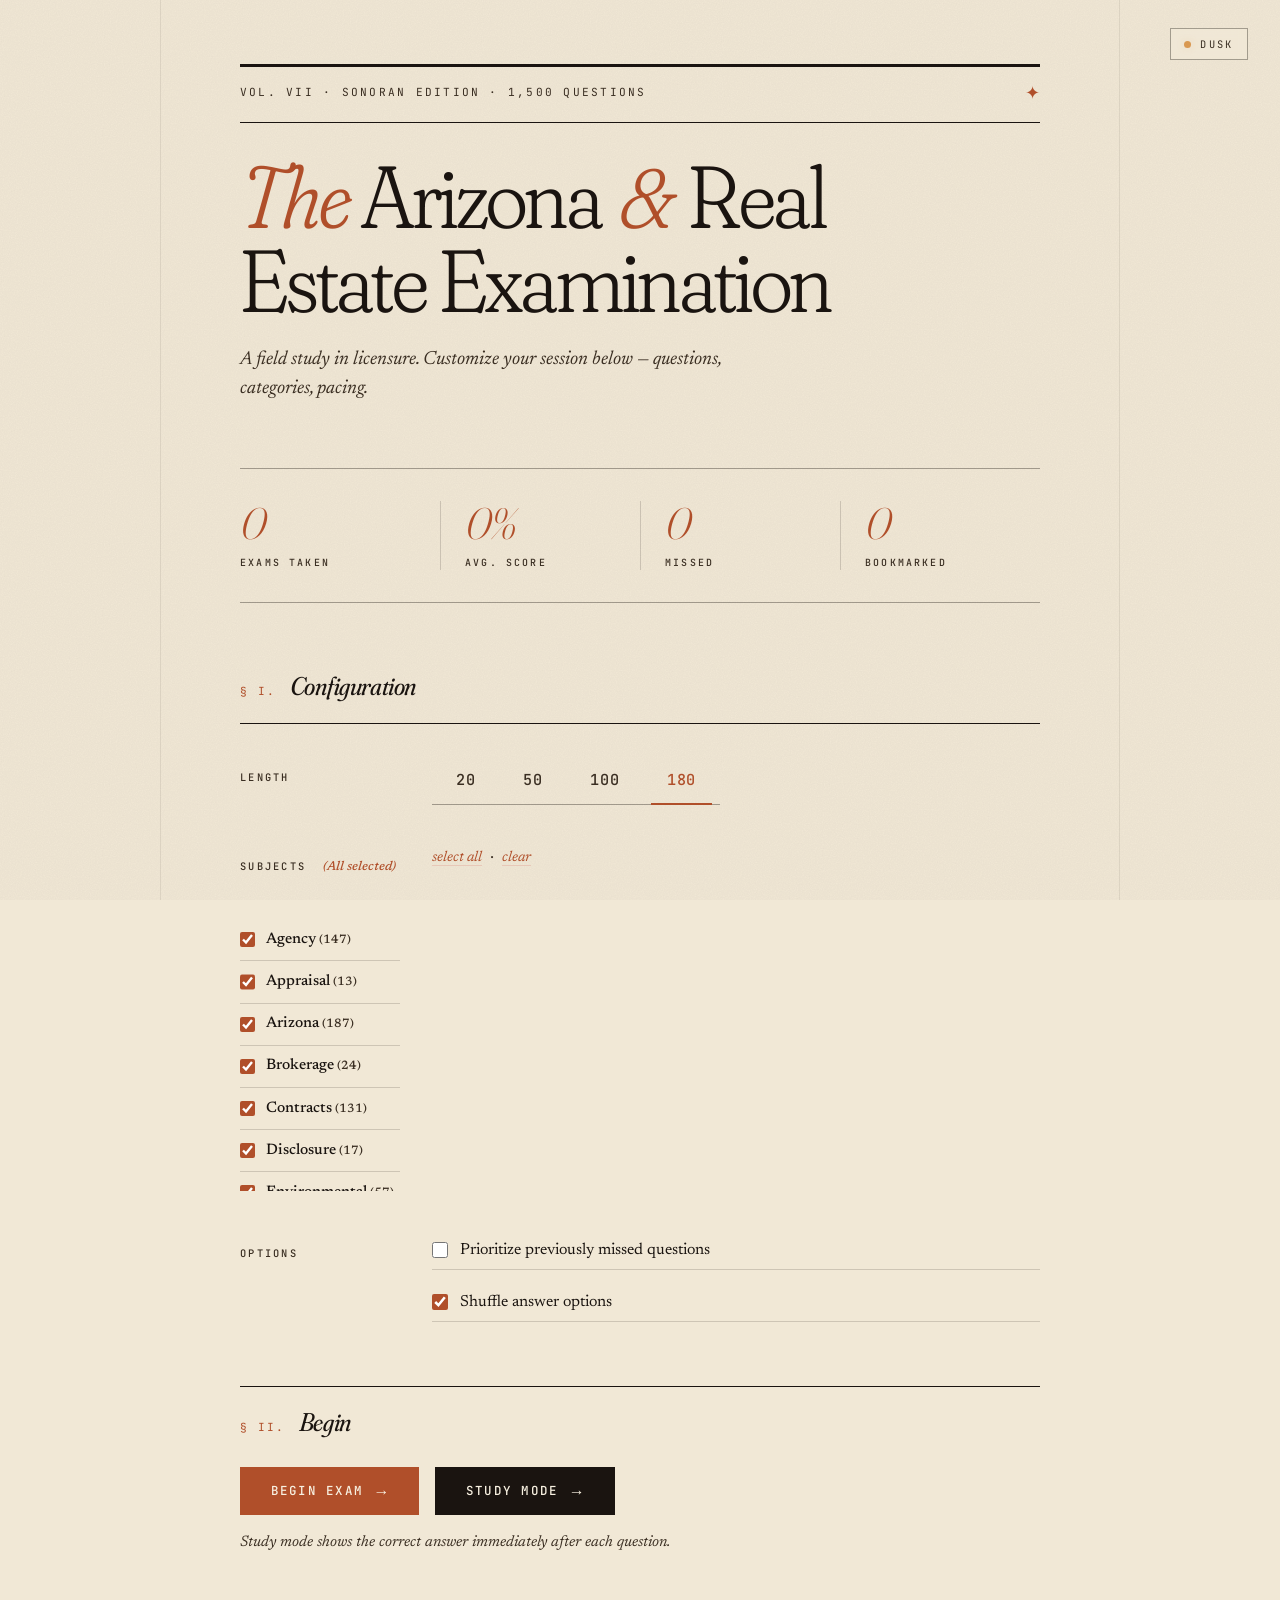
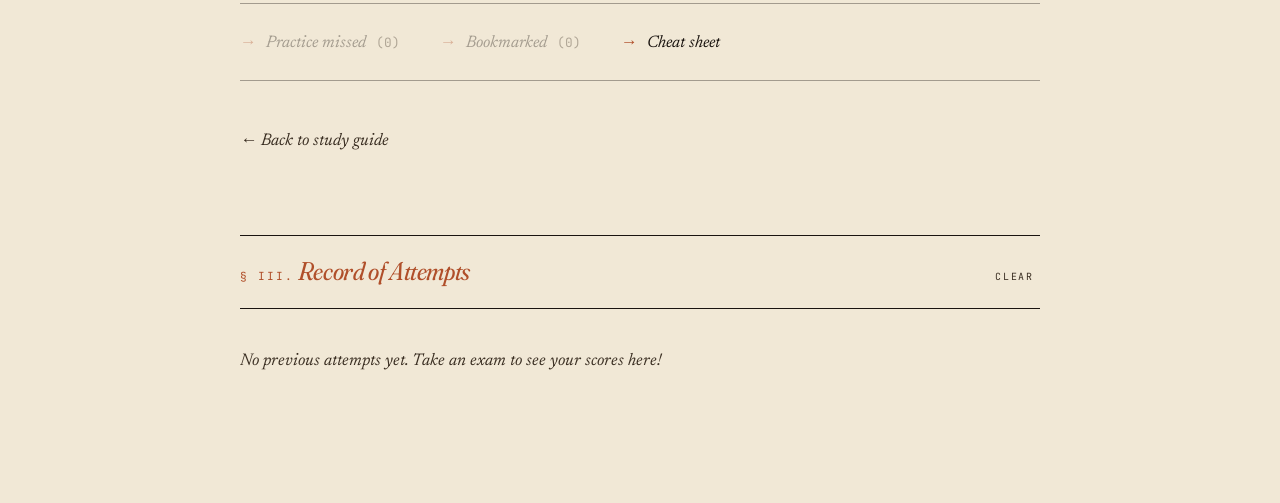
==== commit 68ee7dcd: "Fix bugs across the site, redesign exam, and re-align sidebar with content Bug fixes: - exam: stats " ====
--- a/exam.html
+++ b/exam.html
@@ -5,13 +5,18 @@
     <meta charset="UTF-8">
     <meta name="viewport" content="width=device-width, initial-scale=1.0">
     <title>Arizona Real Estate Exam Simulator</title>
+    <link rel="preconnect" href="https://fonts.googleapis.com">
+    <link rel="preconnect" href="https://fonts.gstatic.com" crossorigin>
+    <link
+        href="https://fonts.googleapis.com/css2?family=Fraunces:ital,opsz,wght,SOFT@0,9..144,300..700,30..100;1,9..144,300..700,30..100&family=Newsreader:ital,opsz,wght@0,6..72,300..600;1,6..72,300..600&family=JetBrains+Mono:wght@400;500;700&display=swap"
+        rel="stylesheet">
     <link rel="stylesheet" href="exam.css">
 
 </head>
 
 <body>
     <!-- Dark Mode Toggle -->
-    <button class="theme-toggle" onclick="toggleTheme()" title="Toggle Dark Mode">🌙</button>
+    <button class="theme-toggle" onclick="toggleTheme()" title="Toggle Dark Mode"><span class="tt-dot"></span><span class="tt-label">Dusk</span></button>
 
     <!-- Keyboard Shortcuts Help -->
     <div class="shortcuts-help" id="shortcutsHelp">
@@ -27,36 +32,40 @@
     <div class="container">
         <!-- Start Screen -->
         <div id="startScreen" class="start-screen">
-            <h1>🌵 Arizona Real Estate Exam Simulator</h1>
-            <p>1,660+ questions covering all exam topics. Customize your practice session below.</p>
+            <div class="masthead">
+                <span class="masthead-meta">Vol. VII · Sonoran Edition · 1,500 questions</span>
+                <span class="masthead-glyph">✦</span>
+            </div>
+            <h1 class="display-headline"><em>The</em> Arizona <span class="display-amp">&amp;</span> Real Estate Examination</h1>
+            <p class="lede">A field study in licensure. Customize your session below — questions, categories, pacing.</p>
 
             <!-- Stats Dashboard -->
             <div class="stats-dashboard" id="statsDashboard">
                 <div class="stat-card">
                     <div class="stat-value" id="totalExams">0</div>
-                    <div class="stat-label">📝 Exams Taken</div>
+                    <div class="stat-label">Exams Taken</div>
                 </div>
                 <div class="stat-card">
                     <div class="stat-value" id="avgScore">0%</div>
-                    <div class="stat-label">📈 Avg Score</div>
+                    <div class="stat-label">Avg. Score</div>
                 </div>
                 <div class="stat-card">
                     <div class="stat-value" id="missedCount">0</div>
-                    <div class="stat-label">🎯 Missed Qs</div>
+                    <div class="stat-label">Missed</div>
                 </div>
                 <div class="stat-card">
                     <div class="stat-value" id="bookmarkCount">0</div>
-                    <div class="stat-label">⭐ Bookmarked</div>
+                    <div class="stat-label">Bookmarked</div>
                 </div>
             </div>
 
             <!-- Settings Panel -->
             <div class="settings-panel">
-                <h3>⚙️ Quiz Settings</h3>
+                <h3><span class="section-mark">§ I.</span> <em>Configuration</em></h3>
 
                 <!-- Quiz Length -->
                 <div class="settings-section">
-                    <label>Number of Questions:</label>
+                    <label>Length</label>
                     <div class="quiz-length-options">
                         <button class="quiz-length-btn" onclick="selectQuizLength(20)">20</button>
                         <button class="quiz-length-btn" onclick="selectQuizLength(50)">50</button>
@@ -67,12 +76,11 @@
 
                 <!-- Category Filter -->
                 <div class="settings-section">
-                    <label>Categories: <span id="categoryCount">(All selected)</span></label>
-                    <div style="margin-bottom: 10px;">
-                        <button class="btn btn-secondary" style="padding: 5px 15px; font-size: 0.8rem;"
-                            onclick="selectAllCategories()">Select All</button>
-                        <button class="btn btn-secondary" style="padding: 5px 15px; font-size: 0.8rem;"
-                            onclick="deselectAllCategories()">Deselect All</button>
+                    <label>Subjects <span id="categoryCount" class="count-meta">(all)</span></label>
+                    <div class="category-controls">
+                        <button class="link-btn" onclick="selectAllCategories()">select all</button>
+                        <span class="link-divider">·</span>
+                        <button class="link-btn" onclick="deselectAllCategories()">clear</button>
                     </div>
                     <div class="category-grid" id="categoryGrid">
                         <!-- Categories populated by JavaScript -->
@@ -81,51 +89,52 @@
 
                 <!-- Weighted Random Toggle -->
                 <div class="settings-section">
-                    <label style="display: flex; align-items: center; gap: 10px; cursor: pointer;">
-                        <input type="checkbox" id="weightedRandom" style="width: 18px; height: 18px;">
-                        <span>Prioritize previously missed questions</span>
-                    </label>
-                    <label style="display: flex; align-items: center; gap: 10px; cursor: pointer; margin-top: 10px;">
-                        <input type="checkbox" id="shuffleAnswers" checked style="width: 18px; height: 18px;">
-                        <span>Shuffle answer options</span>
-                    </label>
-                </div>
-            </div>
-
-            <div id="resumePrompt" class="hidden"
-                style="background: #fef3c7; border-radius: 8px; padding: 20px; margin-bottom: 20px;">
-                <p style="margin-bottom: 15px;">📋 You have a saved exam in progress. Would you like to resume?</p>
-                <button class="btn btn-warning" onclick="resumeExam()">Resume Exam</button>
-                <button class="btn btn-secondary" onclick="startNewExam()">Start New Exam</button>
+                    <label>Options</label>
+                    <div class="checkbox-group">
+                        <label class="check-row">
+                            <input type="checkbox" id="weightedRandom">
+                            <span>Prioritize previously missed questions</span>
+                        </label>
+                        <label class="check-row">
+                            <input type="checkbox" id="shuffleAnswers" checked>
+                            <span>Shuffle answer options</span>
+                        </label>
+                    </div>
+                </div>
+            </div>
+
+            <div id="resumePrompt" class="hidden resume-prompt">
+                <p class="resume-text"><span class="resume-mark">⁂</span> You have a saved exam in progress.</p>
+                <div class="resume-actions">
+                    <button class="btn btn-warning" onclick="resumeExam()">Resume</button>
+                    <button class="btn btn-secondary" onclick="startNewExam()">Start New</button>
+                </div>
             </div>
 
             <!-- Main Start Buttons -->
-            <div style="display: flex; gap: 15px; justify-content: center; flex-wrap: wrap;">
-                <button id="startBtn" class="btn btn-primary btn-lg" style="padding: 15px 40px; font-size: 1.2rem;"
-                    onclick="startNewExam()">🎯 Exam Mode</button>
-                <button class="btn btn-success btn-lg" style="padding: 15px 40px; font-size: 1.2rem;"
-                    onclick="startStudyMode()">📚 Study Mode</button>
-            </div>
-            <p style="margin-top: 15px; color: var(--text-secondary); font-size: 0.9rem;">Study Mode: See correct answer
-                immediately after each question</p>
+            <h3 class="section-rule"><span class="section-mark">§ II.</span> <em>Begin</em></h3>
+            <div class="start-actions">
+                <button id="startBtn" class="btn btn-primary"
+                    onclick="startNewExam()">Begin Exam <span class="btn-arrow">→</span></button>
+                <button class="btn btn-success"
+                    onclick="startStudyMode()">Study Mode <span class="btn-arrow">→</span></button>
+            </div>
+            <p class="hint">Study mode shows the correct answer immediately after each question.</p>
 
             <!-- Practice Modes -->
             <div class="practice-modes">
-                <button class="practice-mode-btn" id="missedBtn" onclick="startMissedMode()">🔄 Practice Missed (<span
-                        id="missedBtnCount">0</span>)</button>
-                <button class="practice-mode-btn" id="bookmarkedBtn" onclick="startBookmarkedMode()">⭐ Practice
-                    Bookmarked (<span id="bookmarkedBtnCount">0</span>)</button>
-                <button class="practice-mode-btn" onclick="openCheatSheet()">📘 Study Cheat Sheet</button>
-            </div>
-
-            <p style="margin-top: 20px;"><a href="index.html" style="color: #3b82f6;">← Back to Study
-                    Guide</a></p>
+                <button class="practice-mode-btn" id="missedBtn" onclick="startMissedMode()">Practice missed <span class="practice-count">(<span id="missedBtnCount">0</span>)</span></button>
+                <button class="practice-mode-btn" id="bookmarkedBtn" onclick="startBookmarkedMode()">Bookmarked <span class="practice-count">(<span id="bookmarkedBtnCount">0</span>)</span></button>
+                <button class="practice-mode-btn" onclick="openCheatSheet()">Cheat sheet</button>
+            </div>
+
+            <p class="back-link"><a href="index.html">← Back to study guide</a></p>
 
             <!-- Previous Scores Log -->
             <div id="scoresLog" class="scores-log">
                 <h3>
-                    <span>📊 Previous Scores</span>
-                    <button class="clear-btn" onclick="clearScoreHistory()">Clear History</button>
+                    <span><span class="section-mark">§ III.</span> <em>Record of Attempts</em></span>
+                    <button class="clear-btn" onclick="clearScoreHistory()">Clear</button>
                 </h3>
                 <div id="scoresContainer"></div>
             </div>
@@ -135,7 +144,10 @@
         <!-- Exam Screen -->
         <div id="examScreen" class="hidden">
             <div class="header">
-                <h1>Arizona RE Exam</h1>
+                <div class="header-brand">
+                    <span class="brand-meta">Arizona RE</span>
+                    <span class="brand-title">Examination</span>
+                </div>
                 <div class="timer" id="timer">5:00:00</div>
             </div>
 
@@ -146,7 +158,7 @@
             <div class="question-card">
                 <div class="question-header">
                     <span class="question-number" id="questionNumber">Question 1 of 180</span>
-                    <div style="display: flex; align-items: center; gap: 10px;">
+                    <div class="question-meta">
                         <span class="category-tag" id="categoryTag">Category</span>
                         <button class="bookmark-btn" id="bookmarkBtn" onclick="toggleBookmark()"
                             title="Bookmark this question">☆</button>
@@ -155,59 +167,64 @@
                 <div class="question-text" id="questionText">Loading question...</div>
                 <div class="options" id="optionsContainer"></div>
                 <div class="explanation" id="explanation">
-                    <h4>✓ Explanation</h4>
+                    <h4>Note</h4>
                     <p id="explanationText"></p>
                 </div>
             </div>
 
             <div class="nav-buttons">
-                <button class="btn btn-secondary" id="prevBtn" onclick="prevQuestion()">← Previous</button>
-                <button class="btn btn-warning" id="flagBtn" onclick="toggleFlag()">🚩 Mark for Review</button>
-                <button class="btn btn-secondary" id="nextBtn" onclick="nextQuestion()">Next →</button>
+                <button class="btn btn-secondary" id="prevBtn" onclick="prevQuestion()"><span class="btn-arrow back">←</span> Previous</button>
+                <button class="btn btn-warning" id="flagBtn" onclick="toggleFlag()">Mark for review</button>
+                <button class="btn btn-secondary" id="nextBtn" onclick="nextQuestion()">Next <span class="btn-arrow">→</span></button>
             </div>
 
             <div class="navigator">
-                <h3>Question Navigator <span id="answeredCount">(0/180 answered)</span></h3>
+                <h3><span>Navigator</span> <span id="answeredCount" class="answered-count">0 / 180 answered</span></h3>
                 <div class="nav-grid" id="navGrid"></div>
                 <div class="legend">
                     <div class="legend-item">
-                        <div class="legend-box" style="background: white; border-color: #e2e8f0;"></div> Unanswered
+                        <span class="legend-mark legend-current"></span> Current
                     </div>
                     <div class="legend-item">
-                        <div class="legend-box" style="background: #d1fae5; border-color: #10b981;"></div> Answered
+                        <span class="legend-mark legend-answered"></span> Answered
                     </div>
                     <div class="legend-item">
-                        <div class="legend-box" style="background: #fef3c7; border-color: #f59e0b;"></div> Flagged
+                        <span class="legend-mark legend-correct"></span> Correct
                     </div>
                     <div class="legend-item">
-                        <div class="legend-box" style="background: #dbeafe; border-color: #3b82f6;"></div> Current
-                    </div>
-                </div>
-            </div>
-
-            <div style="text-align: center; margin-top: 20px;">
-                <button class="btn btn-success" onclick="submitExam()" style="padding: 15px 40px;">Submit Exam</button>
+                        <span class="legend-mark legend-incorrect"></span> Incorrect
+                    </div>
+                    <div class="legend-item">
+                        <span class="legend-mark legend-flagged"></span> Flagged
+                    </div>
+                </div>
+            </div>
+
+            <div class="submit-row">
+                <button class="btn btn-success" id="submitBtn" onclick="submitExam()">Submit Examination</button>
             </div>
         </div>
 
         <!-- Results Screen -->
         <div id="resultsScreen" class="hidden">
             <div class="results-screen">
-                <h1 id="resultsTitle">Exam Complete!</h1>
+                <span class="results-eyebrow">Examination Concluded</span>
+                <h1 id="resultsTitle"><em>Final</em> Score</h1>
                 <div class="score-circle" id="scoreCircle">
                     <span id="scorePercent">0%</span>
                     <span id="scoreText">0/180</span>
                 </div>
-                <p id="passFailText" style="font-size: 1.5rem; margin-bottom: 30px;"></p>
-
-                <button class="btn btn-primary" onclick="reviewExam()">Review Answers</button>
-                <button class="btn btn-secondary" onclick="startNewExam()">Take New Exam</button>
-                <button class="btn btn-warning" onclick="exportResults()">📄 Export Results</button>
-                <p style="margin-top: 20px;"><a href="index.html" style="color: #3b82f6;">← Back to Study
-                        Guide</a></p>
+                <p id="passFailText"></p>
+
+                <div class="results-actions">
+                    <button class="btn btn-primary" onclick="reviewExam()">Review answers</button>
+                    <button class="btn btn-secondary" onclick="startNewExam()">New exam</button>
+                    <button class="btn btn-warning" onclick="exportResults()">Export</button>
+                </div>
+                <p class="back-link"><a href="index.html">← Back to study guide</a></p>
 
                 <div class="results-breakdown" id="resultsBreakdown">
-                    <h3>Score by Category</h3>
+                    <h3>By Subject</h3>
                     <div id="categoryScores"></div>
                 </div>
             </div>
@@ -218,7 +235,8 @@
     <div id="cheatSheetModal" class="modal">
         <div class="modal-content">
             <span class="close-modal" onclick="closeCheatSheet()">&times;</span>
-            <h2 style="color: var(--text-primary); margin-bottom: 20px;">📘 Commonly Confused Concepts & Mnemonics</h2>
+            <span class="modal-eyebrow">Field Notes · Appendix A</span>
+            <h2><em>Commonly</em> Confused Concepts <span class="amp">&amp;</span> Mnemonics</h2>
 
             <div class="cheat-sheet-grid">
                 <!-- TYPES OF TENANCY (Requested) -->
@@ -641,95 +659,50 @@
                             <li><span class="mnemonic-highlight">E</span> - Enjoy (Exclude others)</li>
                         </ul>
                     </div>
-                    <!-- ESSENTIAL NUMBERS (Requested) -->
-                    <div class="mnemonic-card">
-                        <div class="mnemonic-title">Essential Numbers</div>
-                        <div class="mnemonic-body">
-                            <ul style="list-style: none; padding: 0;">
-                                <li><strong>1 Acre</strong> = 43,560 sq ft<br><span
-                                        style="color:#64748b; font-size:0.85em;">"4 elders driving 35 in a 60"</span>
-                                </li>
-                                <li style="margin-top:5px;"><strong>1 Mile</strong> = 5,280 ft<br><span
-                                        style="color:#64748b; font-size:0.85em;">"5 tomatoes" (5-2-8-0)</span></li>
-                                <li style="margin-top:5px;"><strong>1 Section</strong> = 640 Acres (1 sq mile)</li>
-                                <li style="margin-top:5px;"><strong>1 Township</strong> = 36 Sections</li>
-                            </ul>
-                        </div>
-                    </div>
-
-                    <!-- MATH FORMULAS (Requested) -->
-                    <div class="mnemonic-card">
-                        <div class="mnemonic-title">Math Formulas</div>
-                        <div class="mnemonic-body">
-                            <ul style="list-style: none; padding: 0;">
-                                <li><strong>T-Bar Method:</strong><br>Part / (Total × Rate)</li>
-                                <li style="margin-top:8px;"><strong>Cap Rate (IRV):</strong><br>Income / Value = Rate
-                                </li>
-                                <li style="margin-top:8px;"><strong>GRM:</strong><br>Price / Gross Monthly Rent</li>
-                                <li style="margin-top:8px;"><strong>Interest:</strong><br>Principal × Rate × Time</li>
-                            </ul>
-                        </div>
-                    </div>
-
-                    <!-- OWNERSHIP & DEEDS (Requested) -->
-                    <div class="mnemonic-card">
-                        <div class="mnemonic-title">Ownership & Deeds</div>
-                        <div class="mnemonic-body">
-                            <ul style="list-style: none; padding: 0;">
-                                <li><strong>Joint Tenancy:</strong><br>P-I-T-T + Right of Survivorship</li>
-                                <li style="margin-top:8px;"><strong>Tenancy in Common:</strong><br>Heirs inherit (No
-                                    survivorship)</li>
-                                <li style="margin-top:8px;"><strong>General Warranty:</strong><br>Best protection for
-                                    buyer</li>
-                                <li style="margin-top:8px;"><strong>Quitclaim:</strong><br>Least protection (clears
-                                    clouds)</li>
-                            </ul>
-                        </div>
-                    </div>
-
-                    <!-- WATER RIGHTS (Requested) -->
-                    <div class="mnemonic-card">
-                        <div class="mnemonic-title">Water Rights</div>
-                        <div class="mnemonic-body">
-                            <ul style="list-style: none; padding: 0;">
-                                <li><strong>Riparian</strong> = Rivers<br><span
-                                        style="color:#64748b; font-size:0.85em;">"R" for River (Flowing)</span></li>
-                                <li style="margin-top:8px;"><strong>Littoral</strong> = Lakes<br><span
-                                        style="color:#64748b; font-size:0.85em;">"L" for Lake (Standing)</span></li>
-                            </ul>
-                        </div>
-                    </div>
-
-                    <!-- LAND CHARACTERISTICS (Requested) -->
-                    <div class="mnemonic-card">
-                        <div class="mnemonic-title">Land Characteristics</div>
-                        <div class="mnemonic-body">
-                            <p style="margin-bottom:5px;"><strong>Physical:</strong></p>
-                            <ul style="list-style: none; padding: 0; margin-bottom:10px;">
-                                <li>Immobility, Indestructibility, Uniqueness</li>
-                            </ul>
-                            <p style="margin-bottom:5px;"><strong>Economic:</strong></p>
-                            <ul style="list-style: none; padding: 0;">
-                                <li>Scarcity, Improvements, Permanence, Situs (Location)</li>
-                            </ul>
-                        </div>
-                    </div>
-
-                    <!-- LIEN PRIORITY (Requested) -->
-                    <div class="mnemonic-card">
-                        <div class="mnemonic-title">Lien Priority</div>
-                        <div class="mnemonic-body">
-                            <ol style="padding-left: 20px;">
-                                <li><strong>Property Taxes</strong> (Always #1)</li>
-                                <li><strong>Special Assessments</strong></li>
-                                <li><strong>Mortgages / Mechanics</strong><br><span
-                                        style="color:#64748b; font-size:0.85em;">(By date & time recorded)</span></li>
-                            </ol>
-                        </div>
-                    </div>
-
-
-                </div>
+                </div>
+
+                <!-- MATH FORMULAS -->
+                <div class="mnemonic-card">
+                    <div class="mnemonic-title">Math Formulas</div>
+                    <div class="mnemonic-body">
+                        <ul style="list-style: none; padding: 0;">
+                            <li><strong>T-Bar Method:</strong><br>Part / (Total × Rate)</li>
+                            <li style="margin-top:8px;"><strong>Cap Rate (IRV):</strong><br>Income / Value = Rate
+                            </li>
+                            <li style="margin-top:8px;"><strong>GRM:</strong><br>Price / Gross Monthly Rent</li>
+                            <li style="margin-top:8px;"><strong>Interest:</strong><br>Principal × Rate × Time</li>
+                        </ul>
+                    </div>
+                </div>
+
+                <!-- LAND CHARACTERISTICS -->
+                <div class="mnemonic-card">
+                    <div class="mnemonic-title">Land Characteristics</div>
+                    <div class="mnemonic-body">
+                        <p style="margin-bottom:5px;"><strong>Physical:</strong></p>
+                        <ul style="list-style: none; padding: 0; margin-bottom:10px;">
+                            <li>Immobility, Indestructibility, Uniqueness</li>
+                        </ul>
+                        <p style="margin-bottom:5px;"><strong>Economic:</strong></p>
+                        <ul style="list-style: none; padding: 0;">
+                            <li>Scarcity, Improvements, Permanence, Situs (Location)</li>
+                        </ul>
+                    </div>
+                </div>
+
+                <!-- LIEN PRIORITY -->
+                <div class="mnemonic-card">
+                    <div class="mnemonic-title">Lien Priority</div>
+                    <div class="mnemonic-body">
+                        <ol style="padding-left: 20px;">
+                            <li><strong>Property Taxes</strong> (Always #1)</li>
+                            <li><strong>Special Assessments</strong></li>
+                            <li><strong>Mortgages / Mechanics</strong><br><span
+                                    style="color:#64748b; font-size:0.85em;">(By date & time recorded)</span></li>
+                        </ol>
+                    </div>
+                </div>
+
             </div>
         </div>
     </div>
--- a/exam.css
+++ b/exam.css
@@ -1,966 +1,2050 @@
-@import url('https://fonts.googleapis.com/css2?family=Inter:wght@300;400;500;600;700;800&family=JetBrains+Mono:wght@400;700&display=swap');
-
-:root {
-    /* Color Palette - Arizona Oasis Theme */
-    --primary-50: #ecfdf5;
-    --primary-100: #d1fae5;
-    --primary-500: #10b981;
-    --primary-600: #059669;
-    --primary-700: #047857;
-
-    --slate-50: #f8fafc;
-    --slate-100: #f1f5f9;
-    --slate-200: #e2e8f0;
-    --slate-300: #cbd5e1;
-    --slate-700: #334155;
-    --slate-800: #1e293b;
-    --slate-900: #0f172a;
-
-    --amber-500: #f59e0b;
-    --red-500: #ef4444;
-    --blue-500: #3b82f6;
-
-    /* Semantic Variables */
-    --bg-app: var(--slate-50);
-    --bg-card: #ffffff;
-    --bg-hover: var(--slate-50);
-
-    --text-main: var(--slate-800);
-    --text-muted: var(--slate-700);
-    /* Darker for better contrast */
-    --text-light: var(--slate-300);
-
-    --border-subtle: var(--slate-200);
-    --border-focus: var(--primary-500);
-
-    --correct-bg: var(--primary-50);
-    --correct-border: var(--primary-500);
-    --correct-text: var(--primary-700);
-
-    --incorrect-bg: #fef2f2;
-    --incorrect-border: var(--red-500);
-    --incorrect-text: #b91c1c;
-
-    --shadow-sm: 0 1px 2px 0 rgb(0 0 0 / 0.05);
-    --shadow-md: 0 4px 6px -1px rgb(0 0 0 / 0.1), 0 2px 4px -2px rgb(0 0 0 / 0.1);
-    --shadow-lg: 0 10px 15px -3px rgb(0 0 0 / 0.1), 0 4px 6px -4px rgb(0 0 0 / 0.1);
-
-    --radius-sm: 0.375rem;
-    --radius-md: 0.5rem;
-    --radius-lg: 0.75rem;
-    --radius-xl: 1rem;
-}
-
-[data-theme="dark"] {
-    --bg-app: var(--slate-900);
-    --bg-card: var(--slate-800);
-    --bg-hover: var(--slate-700);
-
-    --text-main: var(--slate-50);
-    --text-muted: var(--slate-300);
-    --text-light: var(--slate-700);
-
-    --border-subtle: var(--slate-700);
-
-    --correct-bg: #064e3b;
-    --correct-border: #34d399;
-    --correct-text: #d1fae5;
-
-    --incorrect-bg: #7f1d1d;
-    --incorrect-border: #f87171;
-    --incorrect-text: #fecaca;
-}
-
-/* Base Reset & Typography */
-* {
-    box-sizing: border-box;
-    transition: background-color 0.2s ease, border-color 0.2s ease, transform 0.1s ease;
-}
-
-body {
-    font-family: 'Inter', system-ui, -apple-system, sans-serif;
-    background-color: var(--bg-app);
-    color: var(--text-main);
-    margin: 0;
-    padding: 20px;
-    min-height: 100vh;
-    line-height: 1.5;
-}
-
-h1,
-h2,
-h3,
-h4 {
-    margin: 0;
-    font-weight: 700;
-    color: var(--text-main);
-}
-
-/* Layout Container */
-.container {
-    max-width: 1000px;
-    margin: 0 auto;
-    padding-bottom: 4rem;
-}
-
-/* Utility Classes */
-.hidden {
-    display: none !important;
-}
-
-.text-center {
-    text-align: center;
-}
-
-.flex {
-    display: flex;
-}
-
-.gap-2 {
-    gap: 0.5rem;
-}
-
-.gap-4 {
-    gap: 1rem;
-}
-
-.items-center {
-    align-items: center;
-}
-
-.justify-between {
-    justify-content: space-between;
-}
-
-/* Ensure Overlays are Hidden by Default */
-#cheatSheetModal,
-#shortcutsHelp,
-.modal,
-.shortcuts-help {
-    display: none;
-}
-
-/* When shown, display: block via JS toggling classes or inline styles */
-.modal.show,
-.shortcuts-help.show {
-    display: block;
-}
-
-/* --- MODAL STYLING --- */
-.modal {
-    position: fixed;
-    z-index: 2000;
-    left: 0;
-    top: 0;
-    width: 100%;
-    height: 100%;
-    background-color: rgba(0, 0, 0, 0.5);
-    backdrop-filter: blur(4px);
-    overflow-y: auto;
-}
-
-.modal-content {
-    background-color: var(--bg-card);
-    margin: 5% auto;
-    padding: 30px;
-    border-radius: 12px;
-    width: 90%;
-    max-width: 800px;
-    position: relative;
-    box-shadow: 0 10px 25px rgba(0, 0, 0, 0.2);
-    color: var(--text-main);
-}
-
-.close-modal {
-    position: absolute;
-    top: 15px;
-    right: 20px;
-    font-size: 28px;
-    font-weight: bold;
-    color: var(--text-muted);
-    cursor: pointer;
-    transition: color 0.2s;
-}
-
-.close-modal:hover {
-    color: var(--primary-500);
-}
-
-.cheat-sheet-grid {
-    column-width: 300px;
-    column-gap: 20px;
-    margin-top: 20px;
-}
-
-.mnemonic-card {
-    background: var(--bg-app);
-    border-radius: 8px;
-    padding: 20px;
-    border: 1px solid var(--border-subtle);
-    break-inside: avoid;
-    page-break-inside: avoid;
-    margin-bottom: 20px;
-    display: inline-block;
-    width: 100%;
-}
-
-.mnemonic-title {
-    color: var(--primary-600);
-    font-weight: bold;
-    font-size: 1.1rem;
-    margin-bottom: 10px;
-    border-bottom: 2px solid var(--border-subtle);
-    padding-bottom: 5px;
-}
-
-.mnemonic-highlight {
-    font-weight: bold;
-    color: var(--red-500);
-}
-
-/* --- SHORTCUTS HELP STYLING --- */
-.shortcuts-help {
-    position: fixed;
-    bottom: 20px;
-    right: 20px;
-    background: var(--bg-card);
-    border-radius: 12px;
-    padding: 15px;
-    box-shadow: 0 4px 12px rgba(0, 0, 0, 0.15);
-    font-size: 0.8rem;
-    z-index: 1500;
-    border: 1px solid var(--border-subtle);
-}
-
-.shortcuts-help h4 {
-    margin: 0 0 10px 0;
-    color: var(--text-main);
-}
-
-.shortcut-item {
-    display: flex;
-    justify-content: space-between;
-    gap: 20px;
-    padding: 4px 0;
-    color: var(--text-muted);
-}
-
-.shortcut-key {
-    background: var(--bg-app);
-    padding: 2px 6px;
-    border-radius: 4px;
-    font-family: monospace;
-    font-weight: bold;
-    border: 1px solid var(--border-subtle);
-}
-
-/* ===========================
-   START SCREEN COMPONENTS
-   =========================== */
-
-.start-screen {
-    background: var(--bg-card);
-    border-radius: var(--radius-xl);
-    padding: 3rem;
-    box-shadow: var(--shadow-lg);
-    text-align: center;
-    border: 1px solid var(--border-subtle);
-    animation: fadeIn 0.4s ease-out;
-}
-
-@keyframes fadeIn {
-    from {
-        opacity: 0;
-        transform: translateY(10px);
-    }
-
-    to {
-        opacity: 1;
-        transform: translateY(0);
-    }
-}
-
-.start-screen h1 {
-    font-size: 2.5rem;
-    background: linear-gradient(135deg, var(--primary-600), var(--primary-500));
-    -webkit-background-clip: text;
-    background-clip: text;
-    -webkit-text-fill-color: transparent;
-    margin-bottom: 0.5rem;
-}
-
-.start-screen>p {
-    color: var(--text-muted);
-    font-size: 1.1rem;
-    margin-bottom: 2.5rem;
-}
-
-/* Stats Dashboard */
-.stats-dashboard {
-    display: grid;
-    grid-template-columns: repeat(auto-fit, minmax(140px, 1fr));
-    gap: 1.5rem;
-    margin-bottom: 3rem;
-}
-
-.stat-card {
-    background: var(--bg-app);
-    padding: 1.5rem;
-    border-radius: var(--radius-lg);
-    border: 1px solid var(--border-subtle);
-    display: flex;
-    flex-direction: column;
-    align-items: center;
-    justify-content: center;
-    transition: transform 0.2s;
-}
-
-.stat-card:hover {
-    transform: translateY(-2px);
-    border-color: var(--primary-500);
-}
-
-.stat-value {
-    font-family: 'JetBrains Mono', monospace;
-    font-size: 1.75rem;
-    font-weight: 700;
-    color: var(--primary-600);
-    line-height: 1.2;
-}
-
-.stat-label {
-    font-size: 0.875rem;
-    color: var(--text-muted);
-    font-weight: 500;
-    text-transform: uppercase;
-    letter-spacing: 0.05em;
-    margin-top: 0.5rem;
-}
-
-/* Settings Panels */
-.settings-panel {
-    background: var(--bg-app);
-    border-radius: var(--radius-lg);
-    padding: 2rem;
-    margin-bottom: 2rem;
-    text-align: left;
-    border: 1px solid var(--border-subtle);
-}
-
-.settings-panel h3 {
-    font-size: 1.25rem;
-    margin-bottom: 1.5rem;
-    display: flex;
-    align-items: center;
-    gap: 0.5rem;
-}
-
-.settings-section {
-    margin-bottom: 2rem;
-}
-
-.settings-section label {
-    display: block;
-    font-weight: 600;
-    margin-bottom: 0.75rem;
-    color: var(--text-main);
-}
-
-/* Quiz Length (Segmented Control) */
-.quiz-length-options {
-    display: inline-flex;
-    background: var(--slate-200);
-    padding: 0.25rem;
-    border-radius: var(--radius-md);
-    gap: 0.25rem;
-}
-
-[data-theme="dark"] .quiz-length-options {
-    background: var(--slate-700);
-}
-
-.quiz-length-btn {
-    background: transparent;
-    border: none;
-    padding: 0.5rem 1.5rem;
-    border-radius: var(--radius-sm);
-    font-weight: 600;
-    color: var(--text-muted);
-    cursor: pointer;
-    font-size: 0.95rem;
-}
-
-.quiz-length-btn:hover {
-    color: var(--text-main);
-}
-
-.quiz-length-btn.selected {
-    background: var(--bg-card);
-    color: var(--primary-600);
-    box-shadow: var(--shadow-sm);
-}
-
-/* Category Grid (Chips) */
-.category-grid {
-    display: grid;
-    grid-template-columns: repeat(auto-fill, minmax(200px, 1fr));
-    gap: 0.75rem;
-    max-height: 300px;
-    overflow-y: auto;
-    padding: 0.5rem;
-    border: 1px solid var(--border-subtle);
-    border-radius: var(--radius-md);
-    background: var(--bg-card);
-}
-
-.category-item {
-    display: flex;
-    align-items: center;
-    padding: 0.6rem 0.8rem;
-    border-radius: var(--radius-md);
-    border: 1px solid var(--border-subtle);
-    cursor: pointer;
-    font-size: 0.85rem;
-    transition: all 0.2s;
-    background: var(--bg-app);
-    user-select: none;
-}
-
-.category-item:hover {
-    border-color: var(--primary-500);
-}
-
-.category-item.selected {
-    background: var(--primary-50);
-    border-color: var(--primary-500);
-    color: var(--primary-700);
-    font-weight: 600;
-}
-
-[data-theme="dark"] .category-item.selected {
-    background: #064e3b;
-    /* darker green for dark mode */
-}
-
-.category-item input {
-    margin-right: 0.75rem;
-    accent-color: var(--primary-600);
-    width: 1rem;
-    height: 1rem;
-}
-
-/* Action Buttons */
-.btn {
-    display: inline-flex;
-    align-items: center;
-    justify-content: center;
-    padding: 1rem 2.5rem;
-    border-radius: var(--radius-md);
-    font-weight: 600;
-    font-size: 1.1rem;
-    cursor: pointer;
-    border: none;
-    box-shadow: var(--shadow-md);
-    transition: transform 0.2s ease, box-shadow 0.2s ease;
-}
-
-.btn:hover {
-    transform: translateY(-2px);
-    box-shadow: var(--shadow-lg);
-}
-
-.btn:active {
-    transform: translateY(0);
-}
-
-.btn-primary {
-    background: linear-gradient(135deg, var(--primary-600), var(--primary-500));
-    color: white;
-}
-
-.btn-success {
-    background: linear-gradient(135deg, var(--blue-500), #2563eb);
-    color: white;
-}
-
-.btn-secondary {
-    background: var(--bg-app);
-    color: var(--text-main);
-    border: 1px solid var(--border-subtle);
-    box-shadow: var(--shadow-sm);
-}
-
-.btn-secondary:hover {
-    background: var(--slate-100);
-}
-
-.practice-modes {
-    display: flex;
-    justify-content: center;
-    gap: 1rem;
-    margin-top: 2rem;
-    flex-wrap: wrap;
-}
-
-.practice-mode-btn {
-    background: transparent;
-    color: var(--primary-600);
-    border: 1px solid var(--primary-500);
-    padding: 0.6rem 1.25rem;
-    border-radius: 50px;
-    font-weight: 600;
-    font-size: 0.9rem;
-    cursor: pointer;
-    transition: all 0.2s;
-}
-
-.practice-mode-btn:hover {
-    background: var(--primary-50);
-}
-
-.practice-mode-btn:disabled {
-    opacity: 0.5;
-    cursor: not-allowed;
-    border-color: var(--border-subtle);
-    color: var(--text-muted);
-    background: transparent;
-}
-
-
-/* ===========================
-   EXAM INTERFACE
-   =========================== */
-
-/* Header & Timer */
-.header {
-    display: flex;
-    justify-content: space-between;
-    align-items: center;
-    margin-bottom: 2rem;
-    background: var(--bg-card);
-    padding: 1rem 1.5rem;
-    border-radius: var(--radius-lg);
-    box-shadow: var(--shadow-sm);
-}
-
-.timer {
-    font-family: 'JetBrains Mono', monospace;
-    font-size: 1.5rem;
-    font-weight: 700;
-    color: var(--text-main);
-    background: var(--slate-100);
-    padding: 0.5rem 1rem;
-    border-radius: var(--radius-md);
-    border: 1px solid var(--border-subtle);
-}
-
-[data-theme="dark"] .timer {
-    background: var(--slate-800);
-}
-
-.timer.warning {
-    color: var(--amber-500);
-}
-
-.timer.danger {
-    color: var(--red-500);
-    background: #fef2f2;
-    border-color: #fecaca;
-}
-
-/* Progress */
-.progress-bar {
-    height: 6px;
-    background: var(--slate-200);
-    border-radius: 10px;
-    overflow: hidden;
-    margin-bottom: 2rem;
-}
-
-.progress-fill {
-    height: 100%;
-    background: var(--primary-500);
-    border-radius: 10px;
-}
-
-/* Question Card */
-.question-card {
-    background: var(--bg-card);
-    padding: 2.5rem;
-    border-radius: var(--radius-xl);
-    box-shadow: var(--shadow-md);
-    border: 1px solid var(--border-subtle);
-    margin-bottom: 2rem;
-}
-
-.question-header {
-    display: flex;
-    justify-content: space-between;
-    align-items: center;
-    margin-bottom: 1.5rem;
-    color: var(--text-muted);
-    font-size: 0.9rem;
-    text-transform: uppercase;
-    letter-spacing: 0.05em;
-    font-weight: 600;
-    border-bottom: 1px solid var(--border-subtle);
-    padding-bottom: 1rem;
-}
-
-.category-tag {
-    background: var(--slate-100);
-    padding: 0.25rem 0.75rem;
-    border-radius: 20px;
-    color: var(--slate-700);
-}
-
-[data-theme="dark"] .category-tag {
-    background: var(--slate-700);
-    color: var(--slate-300);
-}
-
-.question-text {
-    font-size: 1.35rem;
-    line-height: 1.6;
-    margin-bottom: 2.5rem;
-    font-weight: 600;
-    color: var(--text-main);
-}
-
-/* Options */
-.options {
-    display: grid;
-    gap: 1rem;
-}
-
-.option {
-    display: grid;
-    grid-template-columns: auto 1fr;
-    gap: 1rem;
-    align-items: center;
-    padding: 1.25rem;
-    background: var(--bg-app);
-    border: 2px solid transparent;
-    border-radius: var(--radius-lg);
-    cursor: pointer;
-    transition: all 0.2s ease;
-    font-size: 1.05rem;
-}
-
-.option:hover {
-    background: var(--slate-100);
-    border-color: var(--slate-300);
-}
-
-[data-theme="dark"] .option:hover {
-    background: var(--slate-700);
-}
-
-.option-letter {
-    display: flex;
-    align-items: center;
-    justify-content: center;
-    width: 36px;
-    height: 36px;
-    background: var(--bg-card);
-    border-radius: 50%;
-    font-weight: 700;
-    color: var(--text-muted);
-    border: 1px solid var(--border-subtle);
-    transition: all 0.2s;
-}
-
-.option.selected {
-    background: var(--primary-50);
-    border-color: var(--primary-500);
-}
-
-[data-theme="dark"] .option.selected {
-    background: var(--primary-700);
-}
-
-.option.selected .option-letter {
-    background: var(--primary-500);
-    color: white;
-    border-color: var(--primary-500);
-}
-
-/* Feedback States */
-.option.correct {
-    background: var(--correct-bg) !important;
-    border-color: var(--correct-border) !important;
-    color: var(--correct-text);
-}
-
-.option.correct .option-letter {
-    background: var(--correct-border);
-    color: white;
-    border-color: var(--correct-border);
-}
-
-.option.incorrect {
-    background: var(--incorrect-bg) !important;
-    border-color: var(--incorrect-border) !important;
-    color: var(--incorrect-text);
-}
-
-.option.disabled {
-    pointer-events: none;
-    cursor: default;
-    opacity: 0.9;
-}
-
-.option.incorrect .option-letter {
-    background: var(--incorrect-border);
-    color: white;
-    border-color: var(--incorrect-border);
-}
-
-/* Explanation */
-.explanation {
-    margin-top: 2rem;
-    padding: 1.5rem;
-    background: var(--primary-50);
-    border-radius: var(--radius-lg);
-    border: 1px solid var(--primary-100);
-    color: var(--primary-700);
-    animation: slideDown 0.3s ease-out;
-    display: none;
-}
-
-.explanation.show {
-    display: block;
-}
-
-.explanation h4 {
-    margin-bottom: 0.5rem;
-    display: flex;
-    align-items: center;
-    gap: 0.5rem;
-}
-
-@keyframes slideDown {
-    from {
-        opacity: 0;
-        transform: translateY(-10px);
-    }
-
-    to {
-        opacity: 1;
-        transform: translateY(0);
-    }
-}
-
-/* Navigator */
-.navigator {
-    background: var(--bg-card);
-    padding: 1.5rem;
-    border-radius: var(--radius-lg);
-    box-shadow: var(--shadow-sm);
-    margin-top: 2rem;
-    border: 1px solid var(--border-subtle);
-}
-
-.navigator h3 {
-    font-size: 1.1rem;
-    margin-bottom: 1rem;
-    display: flex;
-    justify-content: space-between;
-}
-
-.nav-grid {
-    display: grid;
-    grid-template-columns: repeat(auto-fill, minmax(40px, 1fr));
-    gap: 0.5rem;
-    max-height: 180px;
-    overflow-y: auto;
-    padding-right: 5px;
-}
-
-.nav-item-btn {
-    height: 40px;
-    border-radius: var(--radius-md);
-    border: 1px solid var(--border-subtle);
-    background: var(--bg-app);
-    color: var(--text-muted);
-    font-size: 0.9rem;
-    font-weight: 600;
-    cursor: pointer;
-    display: flex;
-    align-items: center;
-    justify-content: center;
-    transition: all 0.2s;
-}
-
-.nav-item-btn:hover {
-    border-color: var(--primary-500);
-    color: var(--primary-600);
-}
-
-.nav-item-btn.current {
-    border: 2px solid var(--primary-500);
-    color: var(--primary-700);
-}
-
-.nav-item-btn.answered {
-    background: var(--slate-200);
-    color: var(--slate-700);
-    border-color: transparent;
-}
-
-.nav-item-btn.nav-correct {
-    background: var(--correct-bg) !important;
-    border-color: var(--correct-border) !important;
-    color: var(--correct-text);
-}
-
-.nav-item-btn.nav-incorrect {
-    background: var(--incorrect-bg) !important;
-    border-color: var(--incorrect-border) !important;
-    color: var(--incorrect-text);
-}
-
-.nav-item-btn.flagged {
-    background: #fffbeb;
-    border-color: var(--amber-500);
-    color: #b45309;
-}
-
-.nav-item-btn.flagged::after {
-    content: '🚩';
-    font-size: 0.6rem;
-    position: absolute;
-    top: 2px;
-    right: 2px;
-}
-
-.nav-item-btn {
-    position: relative;
-}
-
-/* Themes & Overlays */
-.theme-toggle {
-    position: fixed;
-    top: 20px;
-    right: 20px;
-    background: var(--bg-card);
-    border: 1px solid var(--border-subtle);
-    width: 40px;
-    height: 40px;
-    border-radius: 50%;
-    cursor: pointer;
-    box-shadow: var(--shadow-md);
-    z-index: 100;
-    font-size: 1.2rem;
-    display: flex;
-    align-items: center;
-    justify-content: center;
-}
-
-/* Results Screen */
-.results-screen {
-    text-align: center;
-    padding: 3rem;
-    background: var(--bg-card);
-    border-radius: var(--radius-xl);
-    box-shadow: var(--shadow-lg);
-}
-
-.score-circle {
-    width: 220px;
-    height: 220px;
-    border-radius: 50%;
-    background: conic-gradient(var(--primary-500) 0deg, var(--slate-100) 0deg);
-    margin: 2rem auto;
-    position: relative;
-    display: flex;
-    align-items: center;
-    justify-content: center;
-}
-
-.score-circle::before {
-    content: '';
-    position: absolute;
-    width: 190px;
-    height: 190px;
-    background: var(--bg-card);
-    border-radius: 50%;
-}
-
-.score-circle.pass {
-    background: conic-gradient(var(--primary-500) var(--percent), var(--slate-100) 0deg);
-}
-
-.score-circle.fail {
-    background: conic-gradient(var(--red-500) var(--percent), var(--slate-100) 0deg);
-}
-
-.score-content {
-    position: relative;
-    z-index: 2;
-    display: flex;
-    flex-direction: column;
-}
-
-.score-percent {
-    font-size: 3.5rem;
-    font-weight: 800;
-    color: var(--text-main);
-    line-height: 1;
-}
-
-.score-fraction {
-    font-size: 1.2rem;
-    color: var(--text-muted);
-    margin-top: 0.5rem;
-}
-
-/* Responsive */
-@media (max-width: 768px) {
-    .container {
-        padding: 10px;
-    }
-
-    .start-screen {
-        padding: 1.5rem;
-    }
-
-    .start-screen h1 {
-        font-size: 1.8rem;
-    }
-
-    .stats-dashboard {
-        grid-template-columns: 1fr 1fr;
-        gap: 1rem;
-    }
-
-    .stat-card {
-        padding: 1rem;
-    }
-
-    .stat-value {
-        font-size: 1.4rem;
-    }
-
-    .question-card {
-        padding: 1.5rem;
-    }
-
-    .question-text {
-        font-size: 1.1rem;
-    }
-
-    .nav-buttons {
-        flex-direction: column-reverse;
-        gap: 1rem;
-    }
-
-    .nav-buttons button {
-        width: 100%;
-    }
-
-    .category-grid {
-        grid-template-columns: 1fr;
-        max-height: 250px;
-    }
-}+/* ============================================================================
+   Arizona RE — Sonoran Field Guide
+   An editorial reskin: paper, hairlines, italic display type, restrained motion.
+   ============================================================================ */
+
+:root {
+    /* Sonoran palette — bone, ink, terracotta, saguaro, sun. */
+    --bone: #f1e8d6;
+    --bone-deep: #e6dcc6;
+    --bone-pale: #f8f1e1;
+    --paper: #f4ecda;
+
+    --ink: #1a1410;
+    --ink-soft: #3a2e22;
+    --ink-fade: rgba(26, 20, 16, 0.55);
+    --hairline: rgba(26, 20, 16, 0.16);
+    --hairline-strong: rgba(26, 20, 16, 0.36);
+
+    --rust: #b04f2a;
+    --rust-deep: #8a3d1f;
+    --rust-pale: #e8c8b8;
+    --rust-tint: rgba(176, 79, 42, 0.08);
+
+    --sage: #5a6e48;
+    --sage-pale: #c8d2bc;
+    --sage-tint: rgba(90, 110, 72, 0.10);
+
+    --sun: #d99850;
+    --sun-tint: rgba(217, 152, 80, 0.16);
+    --stone: #8d7d68;
+
+    /* Semantic */
+    --bg: var(--bone);
+    --surface: var(--bone-pale);
+    --text: var(--ink);
+    --text-muted: var(--ink-soft);
+    --rule: var(--hairline);
+    --rule-strong: var(--hairline-strong);
+    --primary: var(--rust);
+    --primary-deep: var(--rust-deep);
+    --correct: var(--sage);
+    --incorrect: var(--rust);
+
+    /* Type stack */
+    --display: 'Fraunces', 'Times New Roman', Georgia, serif;
+    --body: 'Newsreader', Georgia, 'Times New Roman', serif;
+    --mono: 'JetBrains Mono', 'Courier New', monospace;
+}
+
+[data-theme="dark"] {
+    --bone: #1a1410;
+    --bone-deep: #14100b;
+    --bone-pale: #251c14;
+    --paper: #1a1410;
+
+    --ink: #f1e8d6;
+    --ink-soft: #c9b896;
+    --ink-fade: rgba(241, 232, 214, 0.55);
+    --hairline: rgba(241, 232, 214, 0.14);
+    --hairline-strong: rgba(241, 232, 214, 0.32);
+
+    --rust: #d97a4f;
+    --rust-deep: #b04f2a;
+    --rust-pale: #4a2615;
+    --rust-tint: rgba(217, 122, 79, 0.14);
+
+    --sage: #94a877;
+    --sage-pale: #3a4630;
+    --sage-tint: rgba(148, 168, 119, 0.14);
+
+    --sun: #e8b878;
+    --sun-tint: rgba(232, 184, 120, 0.18);
+    --stone: #6e5d49;
+}
+
+/* ----- Reset & base ----- */
+* { box-sizing: border-box; }
+
+html { scroll-behavior: smooth; }
+
+body {
+    margin: 0;
+    padding: 0;
+    background: var(--bg);
+    color: var(--text);
+    font-family: var(--body);
+    font-size: 1.0625rem;
+    line-height: 1.55;
+    min-height: 100vh;
+    font-feature-settings: 'kern', 'liga', 'onum', 'ss01';
+    -webkit-font-smoothing: antialiased;
+    -moz-osx-font-smoothing: grayscale;
+    overflow-x: hidden;
+}
+
+/* Paper grain — subtle layered noise. */
+body::before {
+    content: '';
+    position: fixed;
+    inset: 0;
+    pointer-events: none;
+    z-index: 0;
+    background-image: url("data:image/svg+xml;utf8,<svg xmlns='http://www.w3.org/2000/svg' width='240' height='240'><filter id='n'><feTurbulence type='fractalNoise' baseFrequency='0.85' numOctaves='2' stitchTiles='stitch'/><feColorMatrix values='0 0 0 0 0.10  0 0 0 0 0.08  0 0 0 0 0.06  0 0 0 0.55 0'/></filter><rect width='240' height='240' filter='url(%23n)' opacity='0.18'/></svg>");
+    mix-blend-mode: multiply;
+    opacity: 0.55;
+}
+
+[data-theme="dark"] body::before {
+    background-image: url("data:image/svg+xml;utf8,<svg xmlns='http://www.w3.org/2000/svg' width='240' height='240'><filter id='n'><feTurbulence type='fractalNoise' baseFrequency='0.85' numOctaves='2' stitchTiles='stitch'/><feColorMatrix values='0 0 0 0 0.95  0 0 0 0 0.90  0 0 0 0 0.80  0 0 0 0.40 0'/></filter><rect width='240' height='240' filter='url(%23n)' opacity='0.10'/></svg>");
+    mix-blend-mode: screen;
+    opacity: 0.55;
+}
+
+/* Faint horizontal rule pattern in the page margins (very subtle baseline grid feel). */
+body::after {
+    content: '';
+    position: fixed;
+    inset: 0;
+    pointer-events: none;
+    z-index: 0;
+    background:
+        linear-gradient(to right, transparent calc(50% - 480px), var(--rule) calc(50% - 480px), var(--rule) calc(50% - 479px), transparent calc(50% - 479px)),
+        linear-gradient(to right, transparent calc(50% + 479px), var(--rule) calc(50% + 479px), var(--rule) calc(50% + 480px), transparent calc(50% + 480px));
+    opacity: 0.5;
+}
+
+@media (max-width: 1080px) { body::after { display: none; } }
+
+::selection {
+    background: var(--rust);
+    color: var(--bone-pale);
+}
+
+/* ----- Typography defaults ----- */
+h1, h2, h3, h4 {
+    font-family: var(--display);
+    font-weight: 400;
+    color: var(--text);
+    margin: 0;
+    letter-spacing: -0.015em;
+    font-variation-settings: 'opsz' 144, 'SOFT' 50;
+}
+
+p { margin: 0 0 1rem; }
+
+a {
+    color: var(--rust);
+    text-decoration: none;
+    border-bottom: 1px solid var(--rust-pale);
+    transition: color 200ms ease, border-color 200ms ease;
+}
+
+a:hover {
+    color: var(--rust-deep);
+    border-color: var(--rust);
+}
+
+em { font-style: italic; }
+
+/* ----- Layout container ----- */
+.container {
+    position: relative;
+    z-index: 1;
+    max-width: 880px;
+    margin: 0 auto;
+    padding: 4rem 2.5rem 6rem;
+}
+
+/* ----- Utility ----- */
+.hidden { display: none !important; }
+
+/* Hide overlays by default; .show enables them. */
+.modal,
+.shortcuts-help { display: none; }
+
+.modal.show,
+.shortcuts-help.show { display: block; }
+
+/* ============================================================================
+   Theme toggle (top-right minimal label)
+   ============================================================================ */
+
+.theme-toggle {
+    position: fixed;
+    top: 1.75rem;
+    right: 2rem;
+    background: transparent;
+    border: 1px solid var(--rule-strong);
+    color: var(--text-muted);
+    font-family: var(--mono);
+    font-size: 0.65rem;
+    letter-spacing: 0.22em;
+    text-transform: uppercase;
+    cursor: pointer;
+    z-index: 100;
+    padding: 0.5rem 0.85rem;
+    display: inline-flex;
+    align-items: center;
+    gap: 0.55rem;
+    border-radius: 0;
+    transition: border-color 200ms ease, color 200ms ease;
+    backdrop-filter: blur(4px);
+    background: rgba(244, 236, 218, 0.5);
+}
+
+[data-theme="dark"] .theme-toggle {
+    background: rgba(26, 20, 16, 0.5);
+}
+
+.theme-toggle:hover {
+    border-color: var(--rust);
+    color: var(--rust);
+}
+
+.theme-toggle .tt-dot {
+    width: 7px;
+    height: 7px;
+    border-radius: 50%;
+    background: var(--sun);
+    box-shadow: 0 0 8px var(--sun-tint);
+    display: inline-block;
+}
+
+[data-theme="dark"] .theme-toggle .tt-dot {
+    background: var(--bone-pale);
+    box-shadow: 0 0 8px rgba(241, 232, 214, 0.4);
+}
+
+/* ============================================================================
+   START SCREEN — masthead, headline, lede
+   ============================================================================ */
+
+.start-screen {
+    background: transparent;
+    padding: 0;
+    text-align: left;
+    border: none;
+    box-shadow: none;
+    animation: pageIn 700ms cubic-bezier(0.2, 0.7, 0.2, 1) both;
+}
+
+@keyframes pageIn {
+    from { opacity: 0; transform: translateY(14px); }
+    to   { opacity: 1; transform: translateY(0); }
+}
+
+.masthead {
+    display: flex;
+    justify-content: space-between;
+    align-items: center;
+    padding-bottom: 1rem;
+    margin-bottom: 2rem;
+    border-bottom: 1px solid var(--ink);
+    border-top: 3px solid var(--ink);
+    padding-top: 0.75rem;
+}
+
+.masthead-meta {
+    font-family: var(--mono);
+    font-size: 0.7rem;
+    letter-spacing: 0.2em;
+    text-transform: uppercase;
+    color: var(--text-muted);
+}
+
+.masthead-glyph {
+    font-family: var(--display);
+    color: var(--rust);
+    font-size: 1.1rem;
+}
+
+.display-headline {
+    font-family: var(--display);
+    font-weight: 300;
+    font-size: clamp(3rem, 8vw, 5.5rem);
+    line-height: 0.95;
+    letter-spacing: -0.03em;
+    margin: 1rem 0 1.5rem;
+    color: var(--text);
+    font-variation-settings: 'opsz' 144, 'SOFT' 100;
+    max-width: 13ch;
+}
+
+.display-headline em {
+    font-family: var(--display);
+    font-weight: 300;
+    font-style: italic;
+    color: var(--rust);
+}
+
+.display-amp {
+    font-family: var(--display);
+    font-style: italic;
+    font-weight: 300;
+    color: var(--rust);
+    font-size: 0.95em;
+    padding: 0 0.05em;
+}
+
+.lede {
+    font-family: var(--body);
+    font-size: 1.2rem;
+    line-height: 1.5;
+    color: var(--text-muted);
+    font-style: italic;
+    max-width: 48ch;
+    margin: 0 0 4rem;
+}
+
+/* ----- Stats Dashboard — editorial number row ----- */
+
+.stats-dashboard {
+    display: grid;
+    grid-template-columns: repeat(4, 1fr);
+    gap: 0;
+    margin: 4rem 0;
+    border-top: 1px solid var(--rule-strong);
+    border-bottom: 1px solid var(--rule-strong);
+    padding: 2rem 0;
+}
+
+.stat-card {
+    background: transparent;
+    border: none;
+    padding: 0 1.5rem;
+    display: flex;
+    flex-direction: column;
+    align-items: flex-start;
+    border-left: 1px solid var(--rule);
+    transition: none;
+}
+
+.stat-card:first-child {
+    border-left: none;
+    padding-left: 0;
+}
+
+.stat-card:hover { transform: none; border-color: var(--rule); }
+
+.stat-value {
+    font-family: var(--display);
+    font-style: italic;
+    font-weight: 300;
+    font-size: 2.75rem;
+    line-height: 1;
+    color: var(--rust);
+    margin-bottom: 0.6rem;
+    font-variation-settings: 'opsz' 144;
+    font-feature-settings: 'onum';
+}
+
+.stat-label {
+    font-family: var(--mono);
+    font-size: 0.62rem;
+    letter-spacing: 0.22em;
+    text-transform: uppercase;
+    color: var(--text-muted);
+    font-weight: 500;
+    margin: 0;
+}
+
+/* ----- Settings Panel ----- */
+
+.settings-panel {
+    background: transparent;
+    padding: 0;
+    margin: 4rem 0 2rem;
+    border: none;
+}
+
+.settings-panel h3 {
+    font-family: var(--display);
+    font-style: italic;
+    font-weight: 400;
+    font-size: 1.6rem;
+    margin: 0 0 2rem;
+    border-bottom: 1px solid var(--ink);
+    padding-bottom: 1rem;
+    display: flex;
+    align-items: baseline;
+    gap: 0.85rem;
+    color: var(--text);
+}
+
+.section-mark {
+    font-family: var(--mono);
+    font-size: 0.7rem;
+    letter-spacing: 0.18em;
+    text-transform: uppercase;
+    color: var(--rust);
+    font-style: normal;
+}
+
+.settings-section {
+    margin-bottom: 2.5rem;
+    display: grid;
+    grid-template-columns: 160px 1fr;
+    gap: 2rem;
+    align-items: start;
+}
+
+.settings-section > label {
+    font-family: var(--mono);
+    font-size: 0.65rem;
+    letter-spacing: 0.22em;
+    text-transform: uppercase;
+    color: var(--text-muted);
+    font-weight: 500;
+    padding-top: 0.85rem;
+    margin: 0;
+}
+
+.count-meta {
+    color: var(--rust);
+    text-transform: none;
+    letter-spacing: 0;
+    font-style: italic;
+    font-family: var(--body);
+    font-size: 0.8rem;
+    margin-left: 0.5rem;
+}
+
+/* Quiz length — editorial segmented underline */
+
+.quiz-length-options {
+    display: inline-flex;
+    background: transparent;
+    padding: 0;
+    border: none;
+    gap: 0;
+    border-bottom: 1px solid var(--rule-strong);
+    width: fit-content;
+}
+
+.quiz-length-btn {
+    background: transparent;
+    border: none;
+    padding: 0.85rem 1.5rem;
+    border-radius: 0;
+    font-family: var(--mono);
+    font-size: 0.95rem;
+    font-weight: 500;
+    color: var(--text-muted);
+    cursor: pointer;
+    position: relative;
+    letter-spacing: 0.04em;
+    transition: color 200ms ease;
+}
+
+.quiz-length-btn:hover { color: var(--text); }
+
+.quiz-length-btn.selected {
+    color: var(--rust);
+    background: transparent;
+    box-shadow: none;
+}
+
+.quiz-length-btn.selected::after {
+    content: '';
+    position: absolute;
+    bottom: -1px;
+    left: 0.5rem;
+    right: 0.5rem;
+    height: 2px;
+    background: var(--rust);
+}
+
+/* Category controls */
+.category-controls {
+    display: flex;
+    align-items: baseline;
+    gap: 0.5rem;
+    margin-bottom: 0.5rem;
+}
+
+.link-btn {
+    background: transparent;
+    border: none;
+    padding: 0;
+    font-family: var(--body);
+    font-style: italic;
+    font-size: 0.9rem;
+    color: var(--rust);
+    cursor: pointer;
+    border-bottom: 1px solid var(--rust-pale);
+    transition: border-color 200ms ease;
+}
+
+.link-btn:hover { border-color: var(--rust); }
+
+.link-divider {
+    color: var(--text-muted);
+    font-family: var(--body);
+}
+
+/* Category grid — minimal rows, no chips */
+.category-grid {
+    display: grid;
+    grid-template-columns: repeat(auto-fill, minmax(220px, 1fr));
+    gap: 0 2rem;
+    max-height: 280px;
+    overflow-y: auto;
+    padding: 0.5rem 0 0;
+    border: none;
+    background: transparent;
+    scrollbar-width: thin;
+    scrollbar-color: var(--rule-strong) transparent;
+}
+
+.category-grid::-webkit-scrollbar { width: 6px; }
+.category-grid::-webkit-scrollbar-thumb { background: var(--rule-strong); }
+.category-grid::-webkit-scrollbar-track { background: transparent; }
+
+.category-item {
+    display: flex;
+    align-items: center;
+    padding: 0.55rem 0;
+    border-radius: 0;
+    border: none;
+    border-bottom: 1px solid var(--rule);
+    background: transparent;
+    cursor: pointer;
+    font-size: 0.95rem;
+    font-family: var(--body);
+    color: var(--text-muted);
+    transition: color 150ms ease, padding 150ms ease;
+    user-select: none;
+    gap: 0.65rem;
+}
+
+.category-item:hover {
+    border-color: var(--rust-pale);
+    color: var(--rust);
+    background: transparent;
+    padding-left: 0.25rem;
+}
+
+.category-item.selected {
+    background: transparent;
+    border-color: var(--rule);
+    color: var(--text);
+    font-weight: 500;
+}
+
+.category-item input {
+    margin: 0;
+    accent-color: var(--rust);
+    width: 0.95rem;
+    height: 0.95rem;
+}
+
+/* Checkbox group (options) */
+.checkbox-group {
+    display: flex;
+    flex-direction: column;
+    gap: 0.85rem;
+}
+
+.check-row {
+    display: flex !important;
+    align-items: center;
+    gap: 0.75rem;
+    cursor: pointer;
+    padding: 0.4rem 0;
+    border-bottom: 1px solid var(--rule);
+    font-family: var(--body);
+    font-size: 1rem;
+    color: var(--text);
+    transition: color 150ms ease;
+}
+
+.check-row:hover { color: var(--rust); }
+
+.check-row input[type="checkbox"] {
+    width: 1rem;
+    height: 1rem;
+    accent-color: var(--rust);
+    margin: 0;
+}
+
+/* ----- Buttons (architectural) ----- */
+
+.btn {
+    display: inline-flex;
+    align-items: center;
+    justify-content: center;
+    gap: 0.6rem;
+    padding: 0.95rem 1.85rem;
+    border-radius: 0;
+    font-family: var(--mono);
+    font-weight: 500;
+    font-size: 0.78rem;
+    letter-spacing: 0.18em;
+    text-transform: uppercase;
+    cursor: pointer;
+    border: 1px solid var(--ink);
+    box-shadow: none;
+    transition: transform 180ms cubic-bezier(0.2, 0.7, 0.2, 1),
+                box-shadow 180ms cubic-bezier(0.2, 0.7, 0.2, 1),
+                background 180ms ease,
+                color 180ms ease;
+    text-decoration: none;
+    color: var(--text);
+    background: transparent;
+    line-height: 1;
+}
+
+.btn:hover {
+    transform: translate(-2px, -2px);
+    box-shadow: 4px 4px 0 var(--ink);
+}
+
+.btn:active {
+    transform: translate(0, 0);
+    box-shadow: 1px 1px 0 var(--ink);
+}
+
+.btn-primary {
+    background: var(--rust);
+    color: var(--bone-pale);
+    border-color: var(--rust);
+}
+.btn-primary:hover {
+    box-shadow: 4px 4px 0 var(--rust-deep);
+    background: var(--rust-deep);
+    border-color: var(--rust-deep);
+}
+
+.btn-success {
+    background: var(--ink);
+    color: var(--bone-pale);
+    border-color: var(--ink);
+}
+[data-theme="dark"] .btn-success {
+    background: var(--bone-pale);
+    color: var(--ink);
+    border-color: var(--bone-pale);
+}
+.btn-success:hover { box-shadow: 4px 4px 0 var(--rust); }
+
+.btn-secondary {
+    background: transparent;
+    color: var(--text);
+    border-color: var(--ink);
+}
+[data-theme="dark"] .btn-secondary {
+    border-color: var(--rule-strong);
+}
+
+.btn-warning {
+    background: transparent;
+    color: var(--rust);
+    border-color: var(--rust);
+}
+.btn-warning:hover {
+    box-shadow: 4px 4px 0 var(--rust);
+    background: var(--rust);
+    color: var(--bone-pale);
+}
+
+.btn-arrow {
+    font-family: var(--display);
+    font-style: italic;
+    font-weight: 400;
+    font-size: 1rem;
+    transition: transform 180ms ease;
+    letter-spacing: 0;
+}
+
+.btn:hover .btn-arrow { transform: translateX(3px); }
+.btn:hover .btn-arrow.back { transform: translateX(-3px); }
+
+/* Start actions */
+.section-rule {
+    border-top: 1px solid var(--ink);
+    padding-top: 1rem;
+    margin: 4rem 0 1.5rem !important;
+    font-family: var(--display) !important;
+    font-style: italic !important;
+    font-weight: 400 !important;
+    font-size: 1.6rem !important;
+    display: flex;
+    align-items: baseline;
+    gap: 0.85rem;
+}
+
+.start-actions {
+    display: flex;
+    gap: 1rem;
+    flex-wrap: wrap;
+    margin: 1.5rem 0 1rem;
+}
+
+.hint {
+    font-family: var(--body);
+    font-style: italic;
+    font-size: 0.95rem;
+    color: var(--text-muted);
+    margin: 0 0 2rem;
+}
+
+/* ----- Practice modes — text links with leading arrow ----- */
+
+.practice-modes {
+    display: flex;
+    gap: 0;
+    margin: 3rem 0;
+    flex-wrap: wrap;
+    border-top: 1px solid var(--rule-strong);
+    border-bottom: 1px solid var(--rule-strong);
+    padding: 1.25rem 0;
+    justify-content: flex-start;
+}
+
+.practice-mode-btn {
+    background: transparent;
+    color: var(--text);
+    border: none;
+    padding: 0.5rem 0;
+    margin-right: 2.5rem;
+    border-radius: 0;
+    font-family: var(--body);
+    font-style: italic;
+    font-size: 1.05rem;
+    font-weight: 400;
+    cursor: pointer;
+    transition: color 200ms ease;
+}
+
+.practice-mode-btn::before {
+    content: '→ ';
+    color: var(--rust);
+    margin-right: 0.35rem;
+    font-style: normal;
+    transition: margin 200ms ease;
+}
+
+.practice-mode-btn:hover {
+    background: transparent;
+    color: var(--rust);
+}
+
+.practice-mode-btn:hover::before { margin-right: 0.65rem; }
+
+.practice-mode-btn:disabled {
+    opacity: 0.35;
+    cursor: not-allowed;
+}
+
+.practice-count {
+    color: var(--text-muted);
+    font-style: normal;
+    font-family: var(--mono);
+    font-size: 0.8rem;
+    margin-left: 0.35rem;
+}
+
+.back-link {
+    font-family: var(--body);
+    font-style: italic;
+    margin: 2rem 0 0;
+}
+
+.back-link a {
+    color: var(--text-muted);
+    border-bottom-color: transparent;
+}
+
+.back-link a:hover {
+    color: var(--rust);
+    border-bottom-color: var(--rust);
+}
+
+/* Resume prompt */
+.resume-prompt {
+    background: var(--sun-tint);
+    border: 1px solid var(--sun);
+    border-radius: 0;
+    padding: 1.5rem 1.75rem !important;
+    margin: 3rem 0 2rem !important;
+    display: flex;
+    align-items: center;
+    justify-content: space-between;
+    gap: 2rem;
+    flex-wrap: wrap;
+}
+
+.resume-text {
+    font-family: var(--body);
+    font-size: 1rem;
+    margin: 0 !important;
+    color: var(--text);
+}
+
+.resume-mark {
+    color: var(--rust);
+    margin-right: 0.4rem;
+    font-family: var(--display);
+    font-size: 1.1rem;
+}
+
+.resume-actions {
+    display: flex;
+    gap: 0.75rem;
+    flex-wrap: wrap;
+}
+
+/* ============================================================================
+   EXAM SCREEN
+   ============================================================================ */
+
+#examScreen { animation: pageIn 600ms cubic-bezier(0.2, 0.7, 0.2, 1) both; }
+
+.header {
+    display: flex;
+    justify-content: space-between;
+    align-items: center;
+    margin: 0 0 3rem;
+    background: transparent;
+    padding: 1.25rem 0;
+    border-radius: 0;
+    box-shadow: none;
+    border-top: 3px solid var(--ink);
+    border-bottom: 1px solid var(--ink);
+}
+
+.header-brand {
+    display: flex;
+    flex-direction: column;
+    gap: 0.15rem;
+}
+
+.brand-meta {
+    font-family: var(--mono);
+    font-size: 0.62rem;
+    letter-spacing: 0.24em;
+    text-transform: uppercase;
+    color: var(--text-muted);
+}
+
+.brand-title {
+    font-family: var(--display);
+    font-style: italic;
+    font-weight: 400;
+    font-size: 1.5rem;
+    line-height: 1;
+    color: var(--text);
+    font-variation-settings: 'opsz' 144, 'SOFT' 100;
+}
+
+.timer {
+    font-family: var(--mono);
+    font-size: 1.6rem;
+    font-weight: 500;
+    color: var(--text);
+    background: transparent;
+    padding: 0;
+    border-radius: 0;
+    border: none;
+    letter-spacing: 0.06em;
+    position: relative;
+    text-align: right;
+    line-height: 1;
+}
+
+.timer::before {
+    content: 'Time Remaining';
+    display: block;
+    font-size: 0.55rem;
+    letter-spacing: 0.28em;
+    color: var(--text-muted);
+    margin-bottom: 0.4rem;
+    text-transform: uppercase;
+    font-weight: 400;
+}
+
+.timer.review::before { content: 'Mode'; }
+.timer.warning { color: var(--sun); }
+.timer.danger {
+    color: var(--rust);
+    animation: timerPulse 1.4s ease infinite;
+}
+
+@keyframes timerPulse {
+    0%, 100% { opacity: 1; }
+    50% { opacity: 0.55; }
+}
+
+/* Progress bar — a single hairline */
+.progress-bar {
+    height: 1px;
+    background: var(--rule-strong);
+    border-radius: 0;
+    overflow: hidden;
+    margin-bottom: 3.5rem;
+    position: relative;
+}
+
+.progress-fill {
+    height: 100%;
+    background: var(--rust);
+    border-radius: 0;
+    transition: width 500ms cubic-bezier(0.2, 0.7, 0.2, 1);
+    position: relative;
+}
+
+.progress-fill::after {
+    content: '';
+    position: absolute;
+    right: 0;
+    top: 50%;
+    width: 8px;
+    height: 8px;
+    background: var(--rust);
+    transform: translate(50%, -50%) rotate(45deg);
+    box-shadow: 0 0 0 2px var(--bg);
+}
+
+/* ----- Question card — typography only, no card chrome ----- */
+
+.question-card {
+    background: transparent;
+    padding: 0;
+    border-radius: 0;
+    box-shadow: none;
+    border: none;
+    margin-bottom: 3rem;
+    animation: pageIn 400ms ease both;
+}
+
+.question-header {
+    display: flex;
+    justify-content: space-between;
+    align-items: baseline;
+    margin-bottom: 2.5rem;
+    border: none;
+    padding: 0;
+    font-family: var(--mono);
+    font-size: 0.65rem;
+    letter-spacing: 0.22em;
+    text-transform: uppercase;
+    color: var(--text-muted);
+    font-weight: 500;
+    text-transform: uppercase;
+}
+
+.question-meta {
+    display: flex;
+    align-items: baseline;
+    gap: 0.85rem;
+}
+
+.category-tag {
+    background: transparent;
+    padding: 0;
+    border-radius: 0;
+    color: var(--rust);
+    font-family: var(--body);
+    font-style: italic;
+    font-size: 0.95rem;
+    text-transform: none;
+    letter-spacing: 0;
+    line-height: 1;
+}
+
+[data-theme="dark"] .category-tag {
+    background: transparent;
+    color: var(--rust);
+}
+
+.bookmark-btn {
+    background: transparent;
+    border: none;
+    cursor: pointer;
+    font-size: 1.1rem;
+    color: var(--text-muted);
+    padding: 0.1rem 0.35rem;
+    line-height: 1;
+    transition: color 200ms ease, transform 200ms ease;
+}
+
+.bookmark-btn:hover { color: var(--sun); transform: scale(1.15); }
+.bookmark-btn.bookmarked { color: var(--sun); }
+
+/* Question text — upright Fraunces, generous measure, calm to re-read */
+.question-text {
+    font-family: var(--display);
+    font-weight: 400;
+    font-style: normal;
+    font-size: clamp(1.45rem, 2.4vw, 1.85rem);
+    line-height: 1.3;
+    color: var(--text);
+    margin: 0 0 3rem;
+    max-width: 38ch;
+    letter-spacing: -0.012em;
+    font-variation-settings: 'opsz' 96, 'SOFT' 30;
+}
+
+/* ----- Options — typographic list, no boxes ----- */
+
+.options {
+    display: flex;
+    flex-direction: column;
+    gap: 0;
+    margin: 0 0 2rem;
+    border-top: 1px solid var(--ink);
+    border-bottom: 1px solid var(--ink);
+}
+
+.option {
+    display: grid;
+    grid-template-columns: 3rem 1fr;
+    gap: 0;
+    align-items: baseline;
+    padding: 1.35rem 1rem 1.35rem 0;
+    background: transparent;
+    border: none;
+    border-bottom: 1px solid var(--rule);
+    border-radius: 0;
+    cursor: pointer;
+    transition: padding-left 220ms cubic-bezier(0.2, 0.7, 0.2, 1),
+                background 220ms ease,
+                color 220ms ease;
+    font-family: var(--body);
+    font-size: 1.1rem;
+    line-height: 1.45;
+    position: relative;
+}
+
+.option:last-child { border-bottom: none; }
+
+/* Hover indicator: small terracotta wedge from the left */
+.option::before {
+    content: '';
+    position: absolute;
+    left: 0;
+    top: 50%;
+    transform: translate(-100%, -50%);
+    width: 0;
+    height: 1px;
+    background: var(--rust);
+    transition: width 220ms cubic-bezier(0.2, 0.7, 0.2, 1), transform 220ms ease;
+}
+
+.option:hover {
+    background: var(--rust-tint);
+    border-color: transparent;
+    padding-left: 1.25rem;
+}
+
+.option:hover::before {
+    width: 0.85rem;
+    transform: translate(0, -50%);
+}
+
+.option:hover .option-letter { color: var(--rust); }
+
+.option-letter {
+    display: inline-block;
+    background: transparent;
+    border-radius: 0;
+    width: auto;
+    height: auto;
+    font-family: var(--mono);
+    font-size: 0.82rem;
+    font-weight: 500;
+    color: var(--text-muted);
+    border: none;
+    text-align: left;
+    letter-spacing: 0.05em;
+}
+
+.option.selected {
+    background: var(--rust-tint);
+    padding-left: 1.25rem;
+    border-color: var(--rust);
+}
+
+.option.selected::before {
+    width: 0.85rem;
+    transform: translate(0, -50%);
+    background: var(--rust);
+}
+
+.option.selected .option-letter {
+    color: var(--rust);
+    font-weight: 700;
+}
+
+.option.correct {
+    background: var(--sage-tint) !important;
+    border-color: var(--sage) !important;
+    color: var(--text);
+}
+
+.option.correct::before {
+    width: 0.85rem;
+    transform: translate(0, -50%);
+    background: var(--sage);
+}
+
+.option.correct .option-letter {
+    background: transparent;
+    color: var(--sage);
+    font-weight: 700;
+    border: none;
+}
+
+.option.correct::after {
+    content: '✓';
+    position: absolute;
+    right: 1rem;
+    top: 50%;
+    transform: translateY(-50%);
+    color: var(--sage);
+    font-family: var(--display);
+    font-size: 1.3rem;
+    font-weight: 400;
+}
+
+.option.incorrect {
+    background: var(--rust-tint) !important;
+    border-color: var(--rust) !important;
+    color: var(--text);
+}
+
+.option.incorrect::before {
+    width: 0.85rem;
+    transform: translate(0, -50%);
+    background: var(--rust);
+}
+
+.option.incorrect .option-letter {
+    color: var(--rust);
+    font-weight: 700;
+}
+
+.option.incorrect::after {
+    content: '✗';
+    position: absolute;
+    right: 1rem;
+    top: 50%;
+    transform: translateY(-50%);
+    color: var(--rust);
+    font-family: var(--display);
+    font-size: 1.25rem;
+    font-weight: 400;
+}
+
+.option.disabled {
+    pointer-events: none;
+    cursor: default;
+    opacity: 1;
+}
+
+/* Stagger options on load */
+@keyframes optIn {
+    from { opacity: 0; transform: translateY(6px); }
+    to   { opacity: 1; transform: translateY(0); }
+}
+
+.options .option {
+    animation: optIn 360ms cubic-bezier(0.2, 0.7, 0.2, 1) both;
+}
+.options .option:nth-child(1) { animation-delay: 50ms; }
+.options .option:nth-child(2) { animation-delay: 110ms; }
+.options .option:nth-child(3) { animation-delay: 170ms; }
+.options .option:nth-child(4) { animation-delay: 230ms; }
+
+/* ----- Explanation — pronounced marginalia call-out ----- */
+
+.explanation {
+    margin-top: 2.5rem;
+    padding: 1.5rem 1.75rem 1.5rem 1.5rem;
+    background: var(--sun-tint);
+    border-radius: 0;
+    border: 1px solid var(--rule-strong);
+    border-left: 4px solid var(--rust);
+    color: var(--text);
+    position: relative;
+    display: none;
+    box-shadow: 4px 4px 0 var(--rule);
+}
+
+[data-theme="dark"] .explanation {
+    background: var(--rust-pale);
+    border-color: var(--rust-deep);
+    border-left-color: var(--rust);
+    box-shadow: 4px 4px 0 var(--ink);
+}
+
+.explanation.show {
+    display: block;
+    animation: pageIn 400ms ease both;
+}
+
+.explanation h4 {
+    font-family: var(--mono);
+    font-size: 0.7rem;
+    letter-spacing: 0.28em;
+    text-transform: uppercase;
+    color: var(--rust);
+    margin: 0 0 0.75rem;
+    font-weight: 700;
+    font-style: normal;
+    display: flex;
+    align-items: center;
+    gap: 0.55rem;
+    border-bottom: 1px solid var(--rust-pale);
+    padding-bottom: 0.6rem;
+}
+
+[data-theme="dark"] .explanation h4 {
+    color: var(--bone-pale);
+    border-bottom-color: var(--rust);
+}
+
+.explanation h4::before {
+    content: '⁂';
+    font-family: var(--display);
+    color: var(--rust);
+    font-size: 1.1rem;
+    font-weight: 400;
+}
+
+[data-theme="dark"] .explanation h4::before { color: var(--sun); }
+
+.explanation p {
+    font-family: var(--body);
+    font-style: normal;
+    font-size: 1.05rem;
+    line-height: 1.6;
+    color: var(--text);
+    margin: 0;
+    max-width: 62ch;
+    font-feature-settings: 'kern', 'liga', 'onum';
+}
+
+/* ----- Nav buttons ----- */
+
+.nav-buttons {
+    display: flex;
+    justify-content: space-between;
+    align-items: center;
+    margin: 2.5rem 0;
+    gap: 1rem;
+    flex-wrap: wrap;
+}
+
+#prevBtn:disabled,
+#nextBtn:disabled {
+    opacity: 0.3;
+    cursor: not-allowed;
+    pointer-events: none;
+}
+
+/* ----- Navigator — sober mono grid ----- */
+
+.navigator {
+    background: transparent;
+    padding: 2rem 0 0;
+    border-radius: 0;
+    box-shadow: none;
+    margin-top: 3rem;
+    border: none;
+    border-top: 1px solid var(--ink);
+}
+
+.navigator h3 {
+    font-family: var(--mono);
+    font-size: 0.65rem;
+    letter-spacing: 0.22em;
+    text-transform: uppercase;
+    color: var(--text-muted);
+    font-weight: 500;
+    margin: 0 0 1.5rem;
+    font-style: normal;
+    display: flex;
+    justify-content: space-between;
+    align-items: baseline;
+}
+
+.answered-count {
+    color: var(--rust);
+    font-family: var(--mono);
+    font-size: 0.65rem;
+    letter-spacing: 0.18em;
+}
+
+.nav-grid {
+    display: grid;
+    grid-template-columns: repeat(auto-fill, minmax(34px, 1fr));
+    gap: 0.3rem;
+    max-height: none;
+    overflow-y: visible;
+    padding: 0;
+}
+
+.nav-item-btn {
+    height: 34px;
+    border-radius: 0;
+    border: 1px solid var(--rule);
+    background: transparent;
+    color: var(--text-muted);
+    font-family: var(--mono);
+    font-size: 0.7rem;
+    font-weight: 500;
+    cursor: pointer;
+    display: flex;
+    align-items: center;
+    justify-content: center;
+    transition: background 150ms ease, color 150ms ease, border-color 150ms ease, transform 150ms ease;
+    position: relative;
+}
+
+.nav-item-btn:hover {
+    border-color: var(--rust);
+    color: var(--rust);
+    transform: translateY(-1px);
+}
+
+.nav-item-btn.current {
+    border: 1px solid var(--ink);
+    background: var(--ink);
+    color: var(--bone-pale);
+    /* outline survives the !important background swap on .nav-correct/.nav-incorrect */
+    outline: 2px solid var(--rust);
+    outline-offset: -4px;
+    z-index: 1;
+}
+[data-theme="dark"] .nav-item-btn.current {
+    background: var(--bone-pale);
+    color: var(--ink);
+    border-color: var(--bone-pale);
+    outline-color: var(--sun);
+}
+
+.nav-item-btn.answered {
+    background: var(--ink-soft);
+    color: var(--bone-pale);
+    border-color: var(--ink-soft);
+}
+[data-theme="dark"] .nav-item-btn.answered {
+    background: var(--rule-strong);
+    color: var(--text);
+    border-color: var(--rule-strong);
+}
+
+.nav-item-btn.nav-correct {
+    background: var(--sage) !important;
+    border-color: var(--sage) !important;
+    color: var(--bone-pale) !important;
+}
+
+.nav-item-btn.nav-incorrect {
+    background: var(--rust) !important;
+    border-color: var(--rust) !important;
+    color: var(--bone-pale) !important;
+}
+
+.nav-item-btn.flagged {
+    background: var(--sun-tint);
+    border-color: var(--sun);
+    color: var(--rust-deep);
+}
+
+.nav-item-btn.flagged::after {
+    content: '';
+    width: 5px;
+    height: 5px;
+    border-radius: 50%;
+    background: var(--sun);
+    position: absolute;
+    top: 3px;
+    right: 3px;
+}
+
+/* Legend */
+.legend {
+    display: flex;
+    flex-wrap: wrap;
+    gap: 1.25rem;
+    margin-top: 1.5rem;
+    border-top: 1px solid var(--rule);
+    padding-top: 1rem;
+    font-family: var(--mono);
+    font-size: 0.62rem;
+    letter-spacing: 0.18em;
+    text-transform: uppercase;
+}
+
+.legend-item {
+    display: flex;
+    align-items: center;
+    color: var(--text-muted);
+    gap: 0.5rem;
+}
+
+.legend-mark {
+    width: 12px;
+    height: 12px;
+    border-radius: 0;
+    border: 1px solid var(--rule-strong);
+    display: inline-block;
+}
+
+.legend-current { background: var(--ink); border-color: var(--ink); }
+[data-theme="dark"] .legend-current { background: var(--bone-pale); border-color: var(--bone-pale); }
+.legend-answered { background: var(--ink-soft); border-color: var(--ink-soft); }
+[data-theme="dark"] .legend-answered { background: var(--rule-strong); border-color: var(--rule-strong); }
+.legend-correct { background: var(--sage); border-color: var(--sage); }
+.legend-incorrect { background: var(--rust); border-color: var(--rust); }
+.legend-flagged { background: var(--sun-tint); border-color: var(--sun); }
+
+/* Submit row */
+.submit-row {
+    margin: 3rem 0 0;
+    padding-top: 2rem;
+    border-top: 1px solid var(--ink);
+    display: flex;
+    justify-content: flex-end;
+}
+
+/* ============================================================================
+   RESULTS SCREEN — typography-led, no donut
+   ============================================================================ */
+
+#resultsScreen { animation: pageIn 700ms cubic-bezier(0.2, 0.7, 0.2, 1) both; }
+
+.results-screen {
+    text-align: left;
+    padding: 3rem 0;
+    background: transparent;
+    border-radius: 0;
+    box-shadow: none;
+}
+
+.results-eyebrow {
+    display: block;
+    font-family: var(--mono);
+    font-size: 0.65rem;
+    letter-spacing: 0.28em;
+    text-transform: uppercase;
+    color: var(--rust);
+    margin-bottom: 1rem;
+    border-top: 3px solid var(--ink);
+    padding-top: 1rem;
+    border-bottom: 1px solid var(--ink);
+    padding-bottom: 1rem;
+}
+
+.results-screen h1 {
+    font-family: var(--display);
+    font-style: italic;
+    font-weight: 300;
+    font-size: clamp(2.5rem, 6vw, 4rem);
+    margin: 0 0 1.5rem;
+    line-height: 0.95;
+    letter-spacing: -0.025em;
+    font-variation-settings: 'opsz' 144, 'SOFT' 100;
+}
+
+.results-screen h1 em { color: var(--rust); }
+
+.score-circle {
+    width: auto;
+    height: auto;
+    border-radius: 0;
+    background: transparent !important;
+    margin: 1rem 0 2rem;
+    position: relative;
+    display: block;
+}
+
+.score-circle::before { display: none; }
+
+.score-circle.pass,
+.score-circle.fail { background: transparent !important; }
+
+.score-content {
+    position: relative;
+    z-index: 1;
+    display: flex;
+    flex-direction: column;
+    align-items: flex-start;
+    gap: 0.25rem;
+}
+
+.score-percent {
+    font-family: var(--display);
+    font-style: italic;
+    font-weight: 300;
+    font-size: clamp(7rem, 18vw, 14rem);
+    line-height: 0.85;
+    color: var(--text);
+    margin-bottom: 0.5rem;
+    font-variation-settings: 'opsz' 144, 'SOFT' 100;
+    display: block;
+    letter-spacing: -0.04em;
+    font-feature-settings: 'onum';
+}
+
+.score-mark {
+    font-family: var(--display);
+    font-style: italic;
+    font-weight: 300;
+    font-size: 0.4em;
+    color: var(--rust);
+    vertical-align: top;
+    margin-left: 0.05em;
+}
+
+.score-circle.pass .score-percent { color: var(--sage); }
+.score-circle.fail .score-percent { color: var(--rust); }
+
+.score-fraction {
+    font-family: var(--mono);
+    font-size: 1.1rem;
+    letter-spacing: 0.12em;
+    color: var(--text-muted);
+    margin-top: 0;
+    display: block;
+    text-transform: uppercase;
+}
+
+#passFailText.pass-fail {
+    font-family: var(--display);
+    font-style: normal;
+    font-weight: 300;
+    font-size: 1.5rem !important;
+    margin: 0 0 3rem !important;
+    letter-spacing: -0.015em;
+    color: var(--text);
+    line-height: 1.3;
+}
+
+#passFailText.pass-fail em {
+    font-family: var(--display);
+    font-style: italic;
+}
+
+#passFailText.passed em { color: var(--sage); }
+#passFailText.failed em { color: var(--rust); }
+
+.results-actions {
+    display: flex;
+    gap: 0.75rem;
+    flex-wrap: wrap;
+    margin-bottom: 2rem;
+}
+
+.results-breakdown {
+    margin-top: 5rem;
+    border-top: 1px solid var(--ink);
+    padding-top: 2rem;
+}
+
+.results-breakdown h3 {
+    font-family: var(--mono);
+    font-size: 0.65rem;
+    letter-spacing: 0.22em;
+    text-transform: uppercase;
+    color: var(--text-muted);
+    font-style: normal;
+    font-weight: 500;
+    margin: 0 0 2rem;
+}
+
+#categoryScores {
+    display: flex;
+    flex-direction: column;
+}
+
+.category-score {
+    display: flex;
+    justify-content: space-between;
+    align-items: baseline;
+    padding: 0.85rem 0;
+    border-bottom: 1px solid var(--rule);
+    font-family: var(--body);
+    font-size: 1.05rem;
+}
+
+.category-score span:first-child {
+    font-style: italic;
+    color: var(--text);
+}
+
+.category-score span:last-child {
+    font-family: var(--mono);
+    font-size: 0.95rem;
+    letter-spacing: 0.05em;
+    font-weight: 500;
+}
+
+/* ============================================================================
+   SCORES LOG
+   ============================================================================ */
+
+.scores-log {
+    margin-top: 5rem;
+    padding-top: 0;
+    border-top: none;
+}
+
+.scores-log h3 {
+    font-family: var(--display);
+    font-style: italic;
+    font-weight: 400;
+    font-size: 1.6rem;
+    color: var(--text);
+    margin: 0 0 1.5rem;
+    border-top: 1px solid var(--ink);
+    border-bottom: 1px solid var(--ink);
+    padding: 1rem 0;
+    display: flex;
+    justify-content: space-between;
+    align-items: baseline;
+}
+
+.scores-log h3 em { color: var(--rust); }
+
+#scoresContainer {
+    max-height: 360px;
+    overflow-y: auto;
+    display: flex;
+    flex-direction: column;
+    gap: 0;
+    padding: 0;
+    scrollbar-width: thin;
+    scrollbar-color: var(--rule-strong) transparent;
+}
+
+#scoresContainer::-webkit-scrollbar { width: 6px; }
+#scoresContainer::-webkit-scrollbar-thumb { background: var(--rule-strong); }
+#scoresContainer::-webkit-scrollbar-track { background: transparent; }
+
+.score-entry {
+    background: transparent;
+    border: none;
+    border-bottom: 1px solid var(--rule);
+    border-radius: 0;
+    padding: 1rem 0;
+    display: flex;
+    justify-content: space-between;
+    align-items: baseline;
+    transition: padding-left 200ms ease, color 200ms ease;
+}
+
+.score-entry:hover {
+    background: transparent;
+    transform: none;
+    box-shadow: none;
+    border-color: var(--rule);
+    padding-left: 0.5rem;
+    color: var(--rust);
+}
+
+.score-entry .date {
+    display: inline;
+    font-family: var(--body);
+    font-style: italic;
+    font-weight: 400;
+    color: var(--text);
+    font-size: 1rem;
+}
+
+.score-entry .mode {
+    display: inline-block;
+    font-family: var(--mono);
+    font-size: 0.6rem;
+    padding: 0;
+    margin-top: 0;
+    margin-left: 0.85rem;
+    border-radius: 0;
+    background: transparent;
+    color: var(--text-muted);
+    text-transform: uppercase;
+    font-weight: 500;
+    letter-spacing: 0.18em;
+}
+
+[data-theme="dark"] .score-entry .mode {
+    background: transparent;
+    color: var(--text-muted);
+}
+
+.score-entry .score {
+    font-family: var(--mono);
+    font-size: 1rem;
+    font-weight: 500;
+    padding: 0;
+    border-radius: 0;
+    min-width: auto;
+    text-align: right;
+    background: transparent !important;
+    border: none !important;
+    letter-spacing: 0.05em;
+}
+
+.score-entry .score.pass { color: var(--sage); }
+.score-entry .score.fail { color: var(--rust); }
+
+.clear-btn {
+    font-family: var(--mono);
+    font-size: 0.62rem;
+    letter-spacing: 0.18em;
+    text-transform: uppercase;
+    color: var(--text-muted);
+    background: transparent;
+    border: none;
+    text-decoration: none;
+    cursor: pointer;
+    transition: color 200ms ease;
+    font-weight: 400;
+}
+
+.clear-btn:hover { color: var(--rust); text-decoration: none; }
+
+.no-scores {
+    text-align: left;
+    color: var(--text-muted);
+    font-style: italic;
+    padding: 1rem 0;
+    font-family: var(--body);
+}
+
+/* ============================================================================
+   MODAL (cheat sheet)
+   ============================================================================ */
+
+.modal {
+    position: fixed;
+    z-index: 2000;
+    inset: 0;
+    background: rgba(26, 20, 16, 0.7);
+    backdrop-filter: blur(6px);
+    overflow-y: auto;
+}
+
+.modal-content {
+    background: var(--bone);
+    margin: 4% auto;
+    padding: 3rem 3.5rem 3.5rem;
+    border-radius: 0;
+    width: 92%;
+    max-width: 940px;
+    position: relative;
+    box-shadow: 0 30px 80px rgba(0, 0, 0, 0.45),
+                0 0 0 1px var(--ink);
+    color: var(--text);
+}
+
+.modal-content::before {
+    content: '';
+    position: absolute;
+    inset: 0;
+    pointer-events: none;
+    background-image: url("data:image/svg+xml;utf8,<svg xmlns='http://www.w3.org/2000/svg' width='240' height='240'><filter id='n'><feTurbulence type='fractalNoise' baseFrequency='0.85' numOctaves='2' stitchTiles='stitch'/><feColorMatrix values='0 0 0 0 0.10  0 0 0 0 0.08  0 0 0 0 0.06  0 0 0 0.55 0'/></filter><rect width='240' height='240' filter='url(%23n)' opacity='0.12'/></svg>");
+    mix-blend-mode: multiply;
+    opacity: 0.5;
+}
+
+.close-modal {
+    position: absolute;
+    top: 1.25rem;
+    right: 1.5rem;
+    font-size: 1.75rem;
+    font-weight: 300;
+    color: var(--text-muted);
+    cursor: pointer;
+    transition: color 200ms ease, transform 200ms ease;
+    line-height: 1;
+    z-index: 1;
+}
+
+.close-modal:hover {
+    color: var(--rust);
+    transform: rotate(90deg);
+}
+
+.modal-eyebrow {
+    display: block;
+    font-family: var(--mono);
+    font-size: 0.65rem;
+    letter-spacing: 0.28em;
+    text-transform: uppercase;
+    color: var(--rust);
+    margin-bottom: 0.75rem;
+    position: relative;
+    z-index: 1;
+}
+
+.modal-content h2 {
+    font-family: var(--display);
+    font-style: normal;
+    font-weight: 300;
+    font-size: clamp(1.8rem, 3.5vw, 2.6rem) !important;
+    margin: 0 0 1rem !important;
+    color: var(--text);
+    letter-spacing: -0.02em;
+    line-height: 1.05;
+    border-bottom: 1px solid var(--ink);
+    padding-bottom: 1.5rem;
+    font-variation-settings: 'opsz' 144, 'SOFT' 100;
+    position: relative;
+    z-index: 1;
+}
+
+.modal-content h2 em {
+    font-style: italic;
+    color: var(--rust);
+}
+
+.modal-content h2 .amp {
+    font-family: var(--display);
+    font-style: italic;
+    color: var(--rust);
+    padding: 0 0.05em;
+}
+
+.cheat-sheet-grid {
+    column-width: 280px;
+    column-gap: 2.5rem;
+    margin-top: 2rem;
+    position: relative;
+    z-index: 1;
+}
+
+.mnemonic-card {
+    background: transparent;
+    border-radius: 0;
+    padding: 1rem 0 1.5rem;
+    border: none;
+    border-top: 1px solid var(--ink);
+    break-inside: avoid;
+    page-break-inside: avoid;
+    margin-bottom: 1.25rem;
+    display: inline-block;
+    width: 100%;
+}
+
+.mnemonic-title {
+    font-family: var(--display);
+    font-style: italic;
+    font-weight: 400;
+    color: var(--text);
+    font-size: 1.2rem;
+    margin-bottom: 0.85rem;
+    border-bottom: none;
+    padding-bottom: 0;
+    letter-spacing: -0.01em;
+    line-height: 1.15;
+}
+
+.mnemonic-body {
+    font-family: var(--body);
+    font-size: 0.95rem;
+    line-height: 1.5;
+    color: var(--text);
+}
+
+.mnemonic-body p,
+.mnemonic-body ul,
+.mnemonic-body li,
+.mnemonic-body ol {
+    font-family: var(--body);
+}
+
+.mnemonic-body ul,
+.mnemonic-body ol {
+    margin: 0.25rem 0;
+    padding-left: 1rem;
+}
+
+.mnemonic-body li { margin-bottom: 0.4rem; }
+
+.mnemonic-highlight {
+    font-family: var(--mono);
+    font-weight: 700;
+    color: var(--rust);
+    display: inline-block;
+    width: 1.25rem;
+}
+
+/* ============================================================================
+   SHORTCUTS HELP
+   ============================================================================ */
+
+.shortcuts-help {
+    position: fixed;
+    bottom: 2rem;
+    right: 2rem;
+    background: var(--bone-pale);
+    border-radius: 0;
+    padding: 1.25rem 1.5rem;
+    box-shadow: 4px 4px 0 var(--ink);
+    font-size: 0.85rem;
+    z-index: 1500;
+    border: 1px solid var(--ink);
+    font-family: var(--body);
+    min-width: 240px;
+}
+
+.shortcuts-help h4 {
+    font-family: var(--mono);
+    font-size: 0.62rem;
+    letter-spacing: 0.22em;
+    text-transform: uppercase;
+    margin: 0 0 0.85rem;
+    color: var(--text);
+    font-style: normal;
+    font-weight: 500;
+    border-bottom: 1px solid var(--rule);
+    padding-bottom: 0.5rem;
+}
+
+.shortcut-item {
+    display: flex;
+    justify-content: space-between;
+    gap: 1.5rem;
+    padding: 0.3rem 0;
+    color: var(--text-muted);
+    font-family: var(--body);
+    font-style: italic;
+}
+
+.shortcut-key {
+    background: transparent;
+    padding: 0;
+    border-radius: 0;
+    font-family: var(--mono);
+    font-weight: 500;
+    border: none;
+    color: var(--rust);
+    font-style: normal;
+    letter-spacing: 0.05em;
+}
+
+/* ============================================================================
+   RESPONSIVE
+   ============================================================================ */
+
+@media (max-width: 768px) {
+    .container {
+        padding: 2.5rem 1.25rem 4rem;
+    }
+
+    body { font-size: 1rem; }
+
+    .display-headline {
+        font-size: clamp(2.25rem, 10vw, 3.5rem);
+    }
+
+    .lede { font-size: 1.05rem; margin-bottom: 2.5rem; }
+
+    .stats-dashboard {
+        grid-template-columns: 1fr 1fr;
+        gap: 1.5rem 0;
+    }
+
+    .stat-card {
+        padding: 0 0.75rem;
+    }
+
+    .stat-card:nth-child(odd) {
+        border-left: none;
+        padding-left: 0;
+    }
+
+    .stat-card:nth-child(2),
+    .stat-card:nth-child(4) {
+        border-left: 1px solid var(--rule);
+    }
+
+    .stat-value { font-size: 2rem; }
+
+    .settings-section {
+        grid-template-columns: 1fr;
+        gap: 0.85rem;
+    }
+
+    .settings-section > label {
+        padding-top: 0;
+    }
+
+    .question-text {
+        font-size: 1.4rem;
+        max-width: none;
+    }
+
+    .header {
+        flex-direction: column;
+        align-items: flex-start;
+        gap: 1.25rem;
+    }
+
+    .timer { text-align: left; }
+
+    .nav-buttons {
+        flex-direction: column-reverse;
+    }
+
+    .nav-buttons .btn {
+        width: 100%;
+    }
+
+    .modal-content {
+        padding: 2rem 1.25rem;
+        margin: 0 auto;
+    }
+
+    .results-actions {
+        flex-direction: column;
+    }
+
+    .results-actions .btn {
+        width: 100%;
+    }
+
+    .submit-row { justify-content: stretch; }
+    .submit-row .btn { width: 100%; }
+
+    .practice-mode-btn { margin-right: 1.5rem; }
+
+    .legend { gap: 0.75rem 1rem; }
+
+    .theme-toggle { top: 0.75rem; right: 0.85rem; }
+}
+
+@media (max-width: 480px) {
+    .stats-dashboard {
+        grid-template-columns: 1fr 1fr;
+    }
+
+    .display-headline {
+        font-size: 2.5rem;
+    }
+
+    .score-percent {
+        font-size: clamp(5rem, 22vw, 9rem);
+    }
+}
+
+/* Print-friendly */
+@media print {
+    body::before, body::after { display: none; }
+    .theme-toggle, .nav-buttons, .navigator, .submit-row, .results-actions { display: none; }
+    .container { padding: 1rem; }
+}
